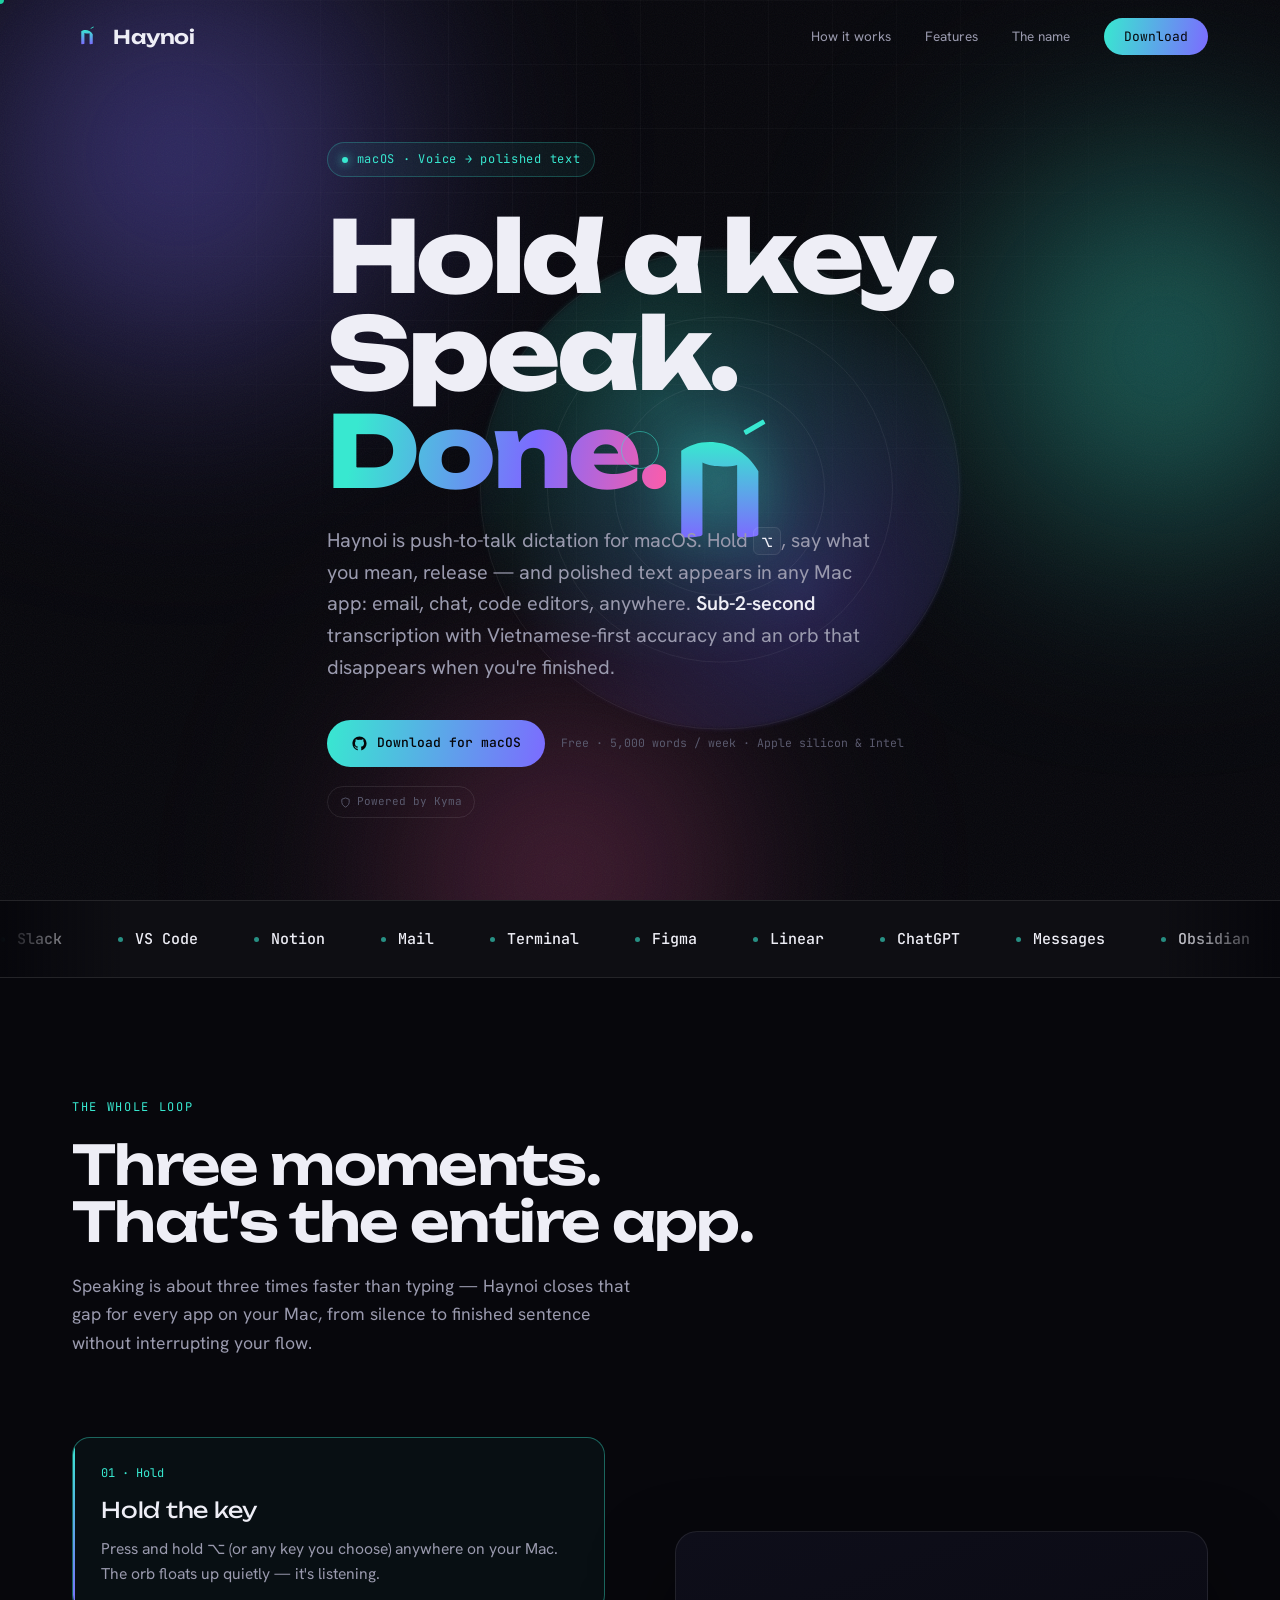
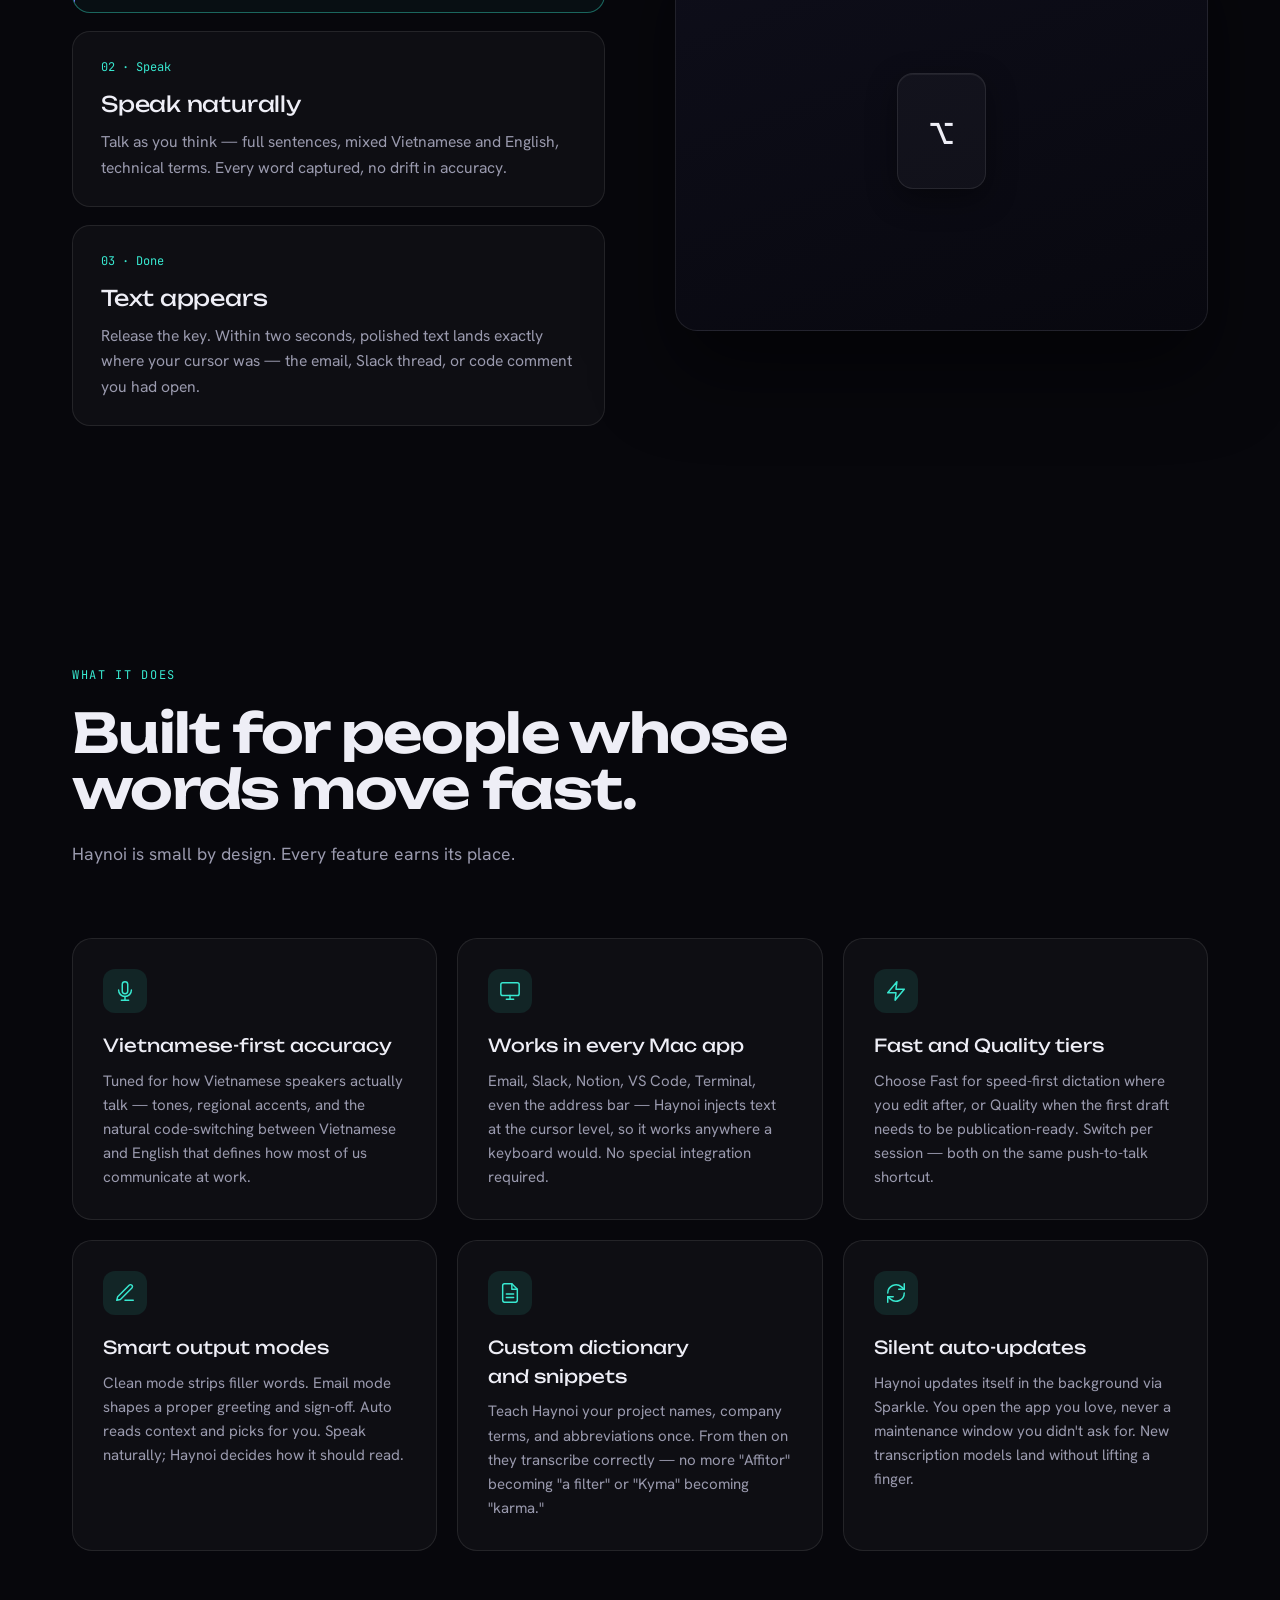
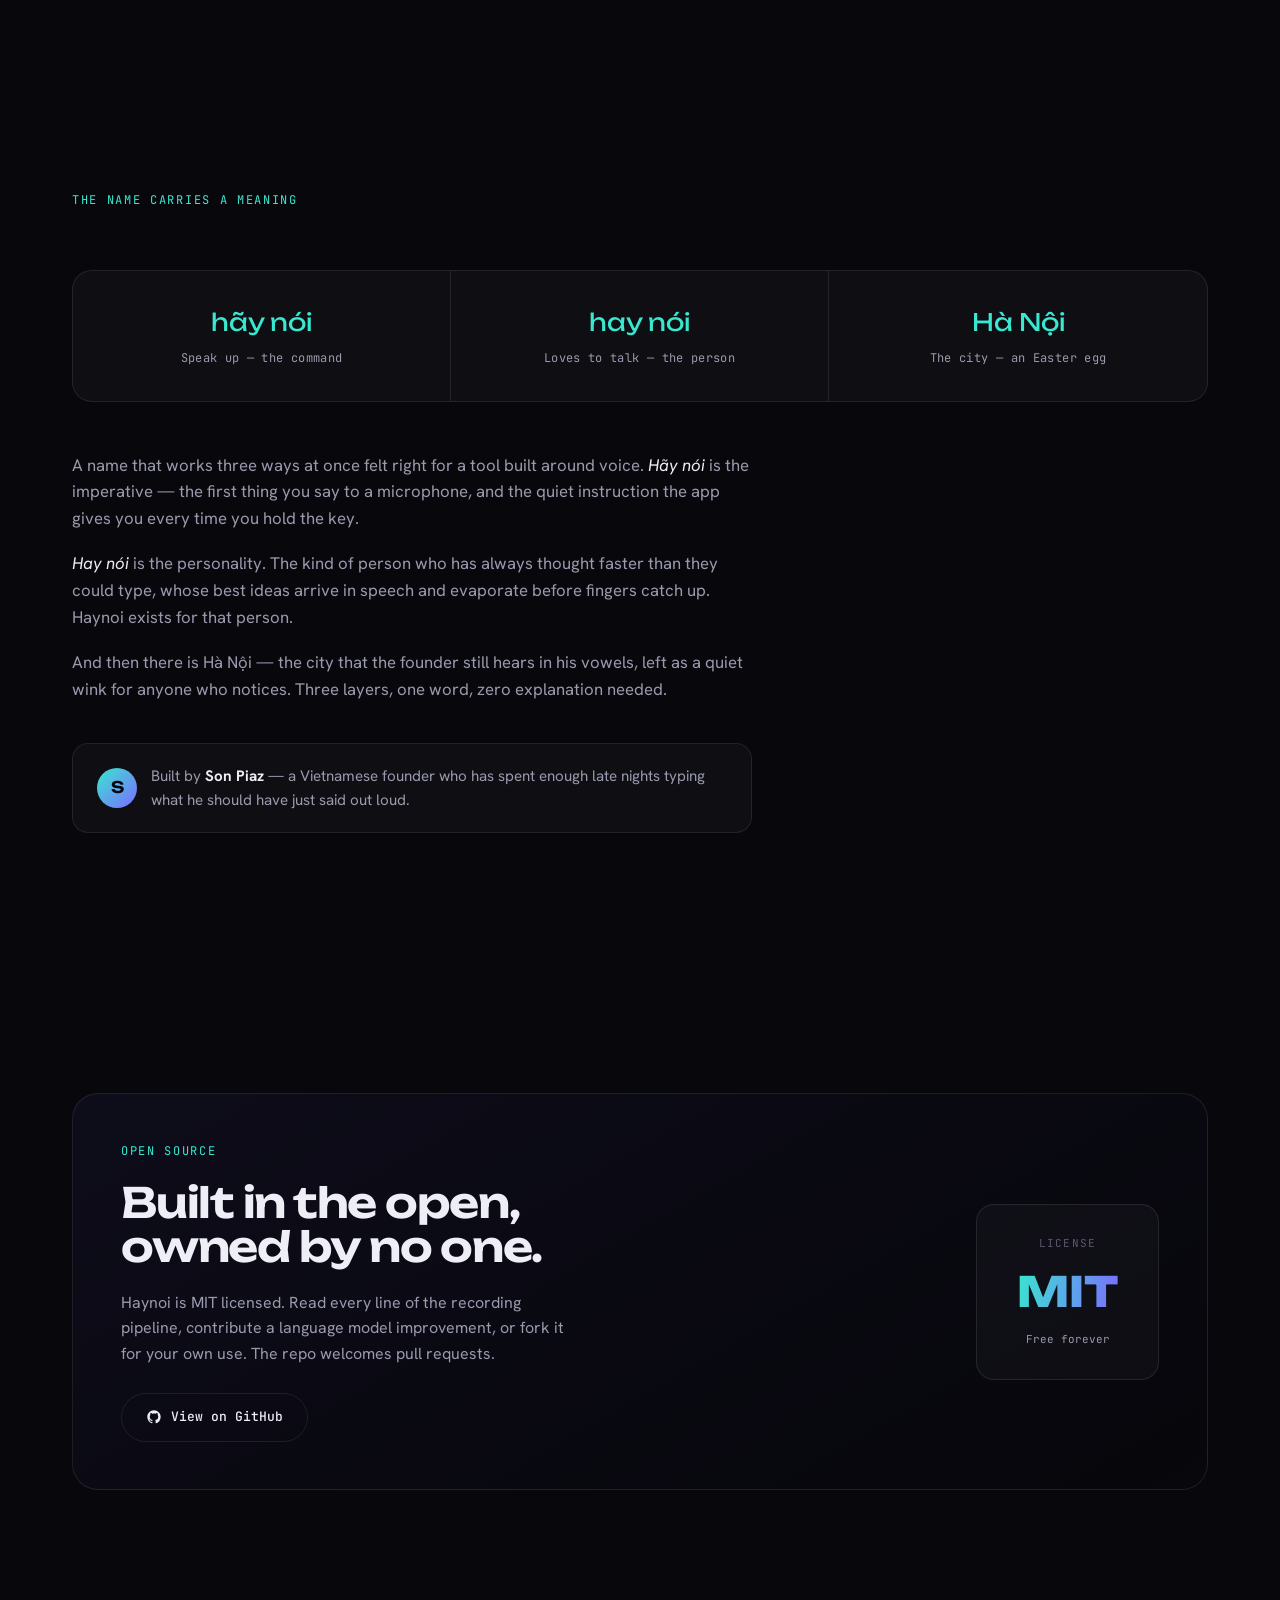
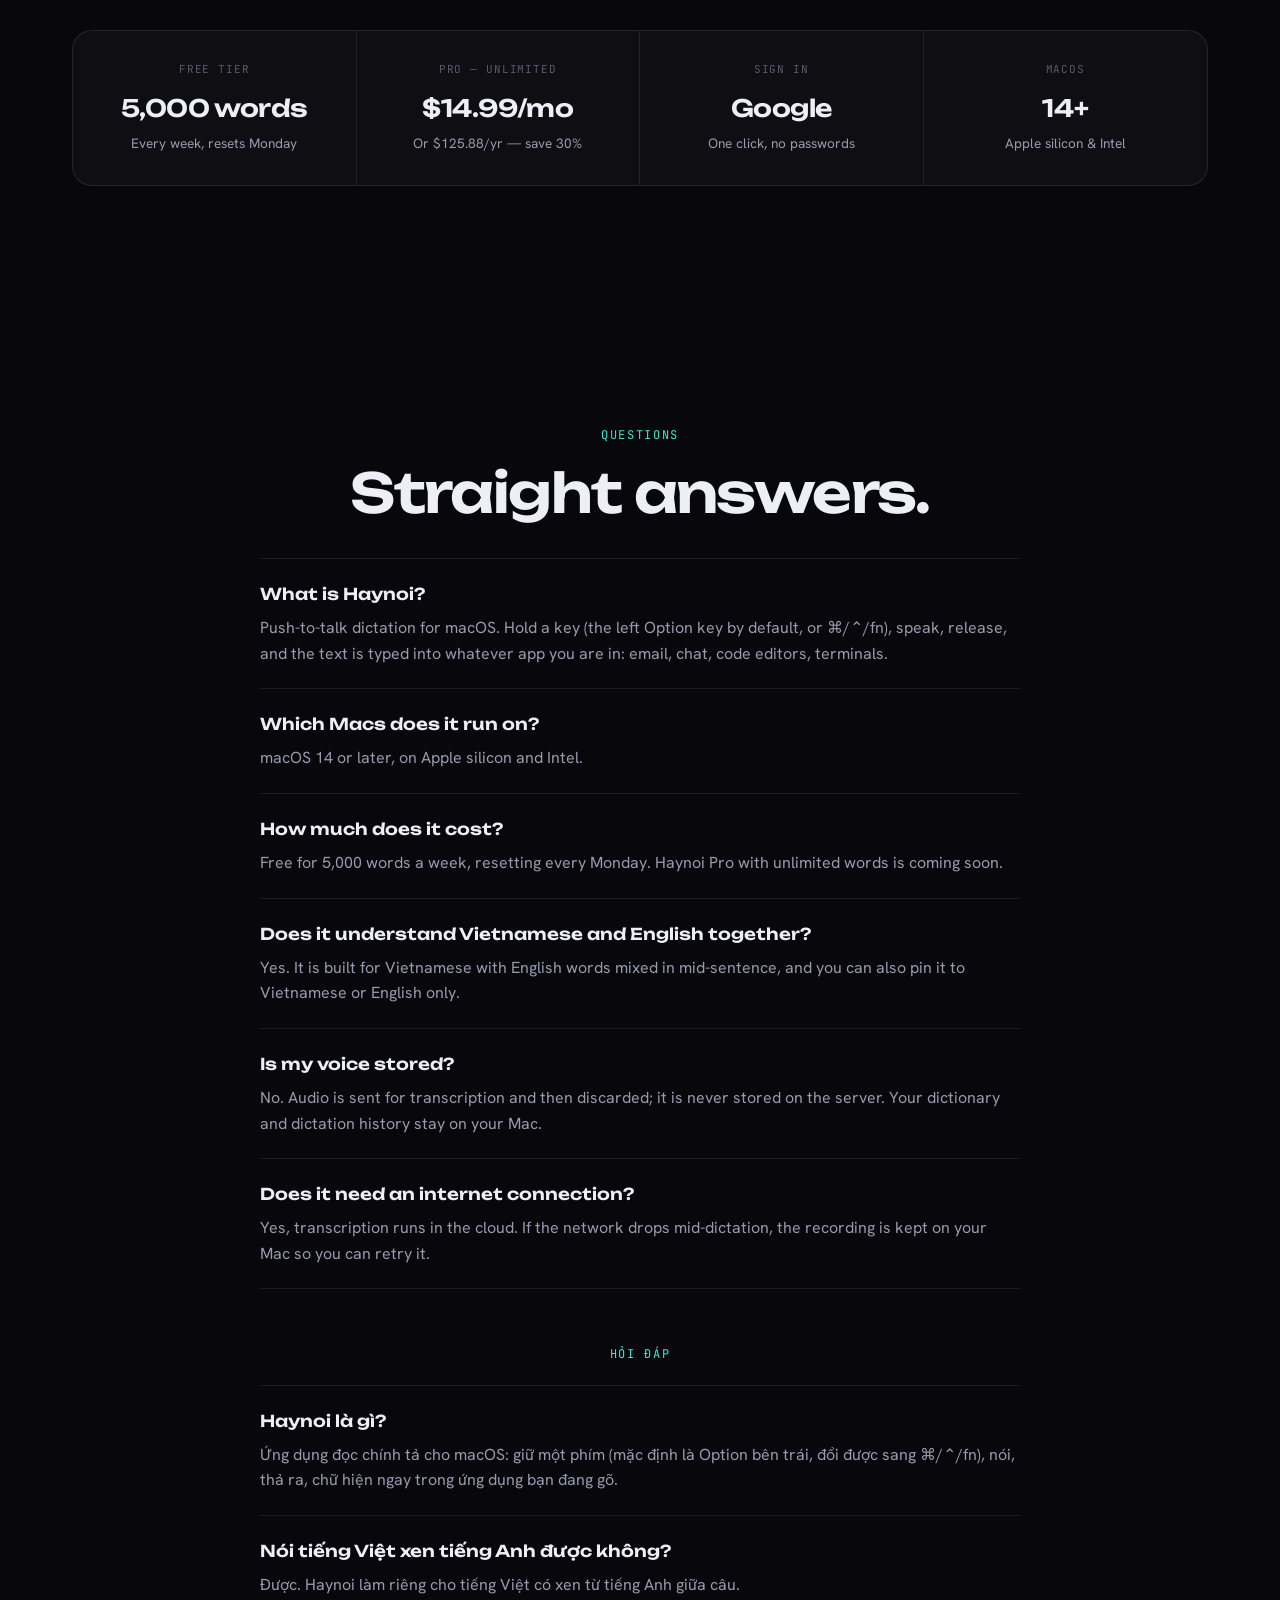
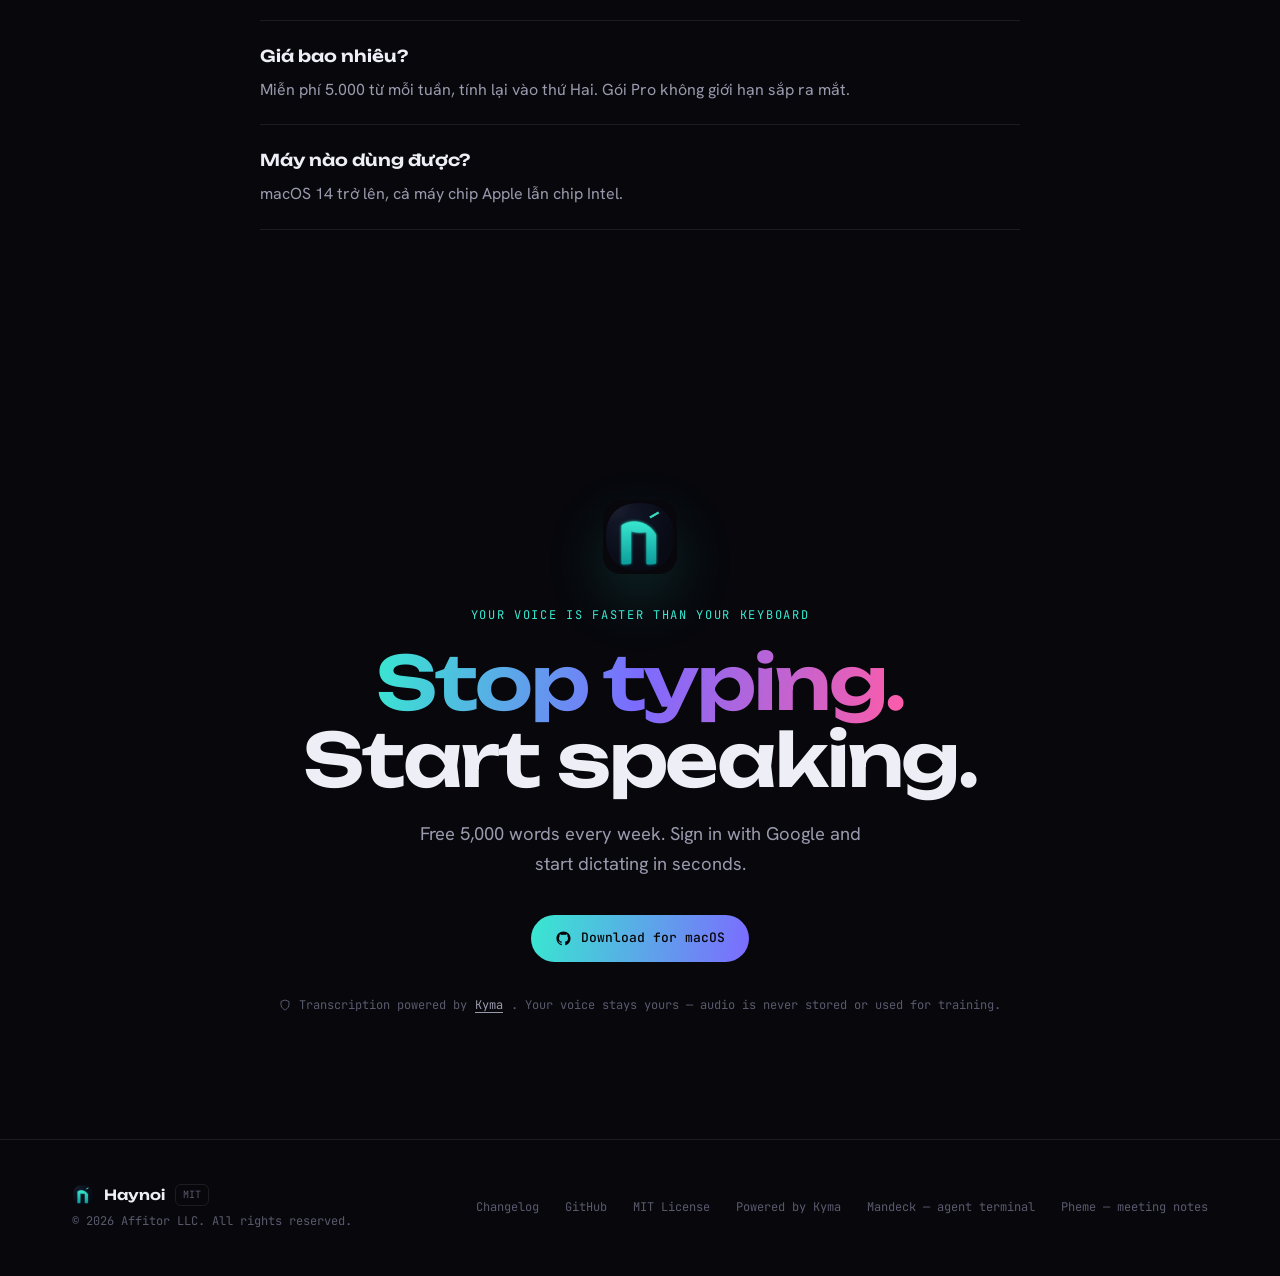
==== site/index.html @ a774132d "merge origin/main; keep wait-for-cloud HUD, drop #32 replaceSpan Main carried cloud-upgrade-after-2." ====
<!DOCTYPE html>
<html lang="en">
<head>
  <meta charset="UTF-8" />
  <meta name="viewport" content="width=device-width, initial-scale=1.0" />
  <title>Haynoi: Hold a Key. Speak. Done.</title>
  <meta name="description" content="Haynoi is a macOS push-to-talk dictation app. Hold ⌥, speak, and polished text appears in any app: email, code editors, chat. Vietnamese-first accuracy, sub-2-second transcription." />
  <meta name="theme-color" content="#07070C" />

  <meta property="og:title" content="Haynoi: Hold a Key. Speak. Done." />
  <meta property="og:description" content="macOS push-to-talk dictation with Vietnamese-first accuracy. Works in every app." />
  <meta property="og:image" content="https://haynoi.com/og.png" />
  <meta property="og:type" content="website" />
  <meta name="twitter:card" content="summary_large_image" />
  <meta name="twitter:title" content="Haynoi: Hold a Key. Speak. Done." />
  <meta name="twitter:description" content="macOS push-to-talk dictation with Vietnamese-first accuracy. Works in every app." />
  <meta name="twitter:image" content="https://haynoi.com/og.png" />
  <link rel="canonical" href="https://haynoi.com/" />

  <script type="application/ld+json">
  {
    "@context": "https://schema.org",
    "@graph": [
      {
        "@type": "Organization",
        "@id": "https://haynoi.com/#org",
        "name": "Haynoi",
        "url": "https://haynoi.com/",
        "logo": "https://haynoi.com/icon.png",
        "sameAs": ["https://github.com/sonpiaz/haynoi"]
      },
      {
        "@type": "WebSite",
        "@id": "https://haynoi.com/#website",
        "url": "https://haynoi.com/",
        "name": "Haynoi",
        "inLanguage": "en",
        "publisher": { "@id": "https://haynoi.com/#org" }
      },
      {
        "@type": "SoftwareApplication",
        "name": "Haynoi",
        "description": "Push-to-talk dictation for macOS. Hold a key, speak, release, and the text appears in whatever app you are typing in. Vietnamese-first, with English mixed in mid-sentence.",
        "url": "https://haynoi.com/",
        "downloadUrl": "https://github.com/sonpiaz/haynoi/releases/latest",
        "operatingSystem": "macOS 14 or later (Apple silicon and Intel)",
        "applicationCategory": "UtilitiesApplication",
        "inLanguage": ["vi", "en"],
        "offers": {
          "@type": "Offer",
          "name": "Free",
          "price": "0",
          "priceCurrency": "USD",
          "description": "5,000 words per week, resets every Monday"
        },
        "publisher": { "@id": "https://haynoi.com/#org" }
      }
    ]
  }
  </script>

  <link rel="icon" href="icon.png" type="image/png" />
  <link rel="apple-touch-icon" href="icon.png" />
  <link rel="preconnect" href="https://fonts.googleapis.com">
  <link rel="preconnect" href="https://fonts.gstatic.com" crossorigin>
  <link href="https://fonts.googleapis.com/css2?family=Unbounded:wght@400;600;800&family=Hanken+Grotesk:wght@400;500;600&family=JetBrains+Mono:wght@400;500&display=swap" rel="stylesheet">

  <!-- PostHog analytics -->
  <script src="/analytics.js"></script>
  <!-- Affitor partner tracking -->
  <script src="https://api.affitor.com/js/affitor-tracker.js" data-affitor-program-id="1081" data-affitor-cookie-domain=".haynoi.com" async></script>

  <style>
  :root{
    --bg:#07070C;--bg2:#0C0C15;--ink:#EEEEF6;--ink-dim:#9A9AAE;--ink-faint:#5A5A6E;
    --cyan:#38E8D0;--teal:#119C9A;--violet:#7C6BFF;--magenta:#FF5CA8;
    --line:rgba(255,255,255,.09);--glass:rgba(255,255,255,.03);
    --disp:'Unbounded',sans-serif;--body:'Hanken Grotesk',sans-serif;--mono:'JetBrains Mono',monospace;
  }
  *{margin:0;padding:0;box-sizing:border-box}
  html{scroll-behavior:smooth}
  body{background:var(--bg);color:var(--ink);font-family:var(--body);line-height:1.6;overflow-x:hidden;cursor:none}
  ::selection{background:var(--cyan);color:#000}

  /* FAQ (moved from in-body per house convention) */
  .qa{max-width:760px;margin:0 auto}
  .qa h2{text-align:center;margin-bottom:36px}
  .qa dl{border-top:1px solid var(--line)}
  .qa dt{font-family:var(--disp);font-weight:600;font-size:1.02rem;padding:22px 0 8px}
  .qa dd{color:var(--ink-dim);padding-bottom:22px;border-bottom:1px solid var(--line)}
  .qa-vi{margin-top:56px}
  a{color:inherit;text-decoration:none}
  h1,h2,h3{text-wrap:balance}

  .atmos{position:fixed;inset:0;z-index:0;pointer-events:none;overflow:hidden}
  .blob{position:absolute;border-radius:50%;filter:blur(90px);opacity:.5;mix-blend-mode:screen;animation:drift 22s ease-in-out infinite}
  .b1{width:52vw;height:52vw;left:-12vw;top:-14vw;background:radial-gradient(circle,var(--violet),transparent 68%)}
  .b2{width:46vw;height:46vw;right:-14vw;top:6vh;background:radial-gradient(circle,var(--cyan),transparent 66%);animation-delay:-7s}
  .b3{width:40vw;height:40vw;left:24vw;bottom:-18vw;background:radial-gradient(circle,var(--magenta),transparent 68%);animation-delay:-13s;opacity:.35}
  @keyframes drift{0%,100%{transform:translate(0,0) scale(1)}33%{transform:translate(6vw,4vh) scale(1.08)}66%{transform:translate(-4vw,-3vh) scale(.95)}}
  .grain{position:fixed;inset:0;z-index:1;pointer-events:none;opacity:.05;background-image:url("data:image/svg+xml,%3Csvg xmlns='http://www.w3.org/2000/svg' width='120' height='120'%3E%3Cfilter id='n'%3E%3CfeTurbulence type='fractalNoise' baseFrequency='.9' numOctaves='3'/%3E%3C/filter%3E%3Crect width='100%25' height='100%25' filter='url(%23n)'/%3E%3C/svg%3E")}
  .grid-lines{position:fixed;inset:0;z-index:0;pointer-events:none;opacity:.4;background-image:linear-gradient(var(--line) 1px,transparent 1px),linear-gradient(90deg,var(--line) 1px,transparent 1px);background-size:64px 64px;mask-image:radial-gradient(circle at 50% 20%,#000 0%,transparent 70%)}

  .cur{position:fixed;top:0;left:0;width:8px;height:8px;border-radius:50%;background:var(--cyan);z-index:9999;pointer-events:none;transform:translate(-50%,-50%);transition:width .2s,height .2s,background .2s,opacity .2s;mix-blend-mode:difference}
  .cur-ring{position:fixed;top:0;left:0;width:38px;height:38px;border:1px solid rgba(56,232,208,.5);border-radius:50%;z-index:9998;pointer-events:none;transform:translate(-50%,-50%);transition:width .25s,height .25s,border-color .25s}
  .cur.big{width:0;height:0}.cur-ring.big{width:66px;height:66px;border-color:var(--cyan)}
  @media(hover:none),(pointer:coarse){body{cursor:auto}.cur,.cur-ring{display:none}}

  .wrap{position:relative;z-index:2;max-width:1200px;margin:0 auto;padding:0 32px}

  nav{position:fixed;top:0;left:0;right:0;z-index:100;transition:.4s;padding:22px 0}
  nav.scrolled{background:rgba(7,7,12,.72);backdrop-filter:blur(18px);border-bottom:1px solid var(--line);padding:14px 0}
  .nav-in{max-width:1200px;margin:0 auto;padding:0 32px;display:flex;align-items:center;justify-content:space-between}
  .logo{display:flex;align-items:center;gap:11px;font-family:var(--disp);font-weight:600;font-size:19px;letter-spacing:-.02em}
  .logo svg{width:30px;height:30px}
  .nav-links{display:flex;gap:34px;font-size:13.5px;color:var(--ink-dim);list-style:none;align-items:center}
  .nav-links a{position:relative;transition:.25s}
  .nav-links a:not(.nav-cta)::after{content:"";position:absolute;left:0;bottom:-6px;width:0;height:1px;background:var(--cyan);transition:.3s}
  .nav-links a:not(.nav-cta):hover{color:var(--ink)}.nav-links a:not(.nav-cta):hover::after{width:100%}
  @media(max-width:760px){.nav-links li:not(.nav-cta-li){display:none}}

  .btn{position:relative;display:inline-flex;align-items:center;gap:9px;font-family:var(--mono);font-size:13px;font-weight:500;padding:13px 24px;border-radius:100px;transition:.3s;will-change:transform}
  .btn svg{flex-shrink:0}
  .btn-primary{background:linear-gradient(100deg,var(--cyan),var(--violet));color:#050508}
  .btn-primary:hover{box-shadow:0 12px 40px rgba(56,232,208,.35),0 0 60px rgba(124,107,255,.25)}
  .btn-ghost{border:1px solid var(--line);color:var(--ink)}
  .btn-ghost:hover{border-color:var(--cyan);background:var(--glass)}
  .nav-cta{background:linear-gradient(100deg,var(--cyan),var(--violet));color:#050508;font-family:var(--mono);font-size:13px;padding:10px 20px;border-radius:100px;transition:.3s;will-change:transform}
  .nav-cta:hover{box-shadow:0 8px 26px rgba(56,232,208,.3)}

  header{min-height:100vh;display:flex;align-items:center;position:relative;padding:120px 0 60px}
  .orb-wrap{position:absolute;right:2vw;top:50%;transform:translateY(-48%);width:min(40vw,480px);height:min(40vw,480px);pointer-events:none;z-index:1}
  @media(max-width:900px){.orb-wrap{opacity:.35;right:-16vw;width:70vw;height:70vw}}
  .orb{position:absolute;inset:0;border-radius:50%;background:radial-gradient(circle at 38% 32%,rgba(56,232,208,.25),transparent 60%),radial-gradient(circle at 66% 70%,rgba(124,107,255,.28),transparent 62%);filter:blur(2px);animation:breathe 7s ease-in-out infinite}
  @keyframes breathe{0%,100%{transform:scale(1)}50%{transform:scale(1.06)}}
  .orb-ring{position:absolute;inset:0;border-radius:50%;border:1px solid rgba(255,255,255,.06)}
  .orb-ring:nth-child(2){inset:14%}.orb-ring:nth-child(3){inset:28%}
  .orb-glyph{position:absolute;inset:0;display:flex;align-items:center;justify-content:center}
  .orb-glyph svg{width:42%;height:42%;filter:drop-shadow(0 0 30px rgba(56,232,208,.6))}
  .hero-body{position:relative;z-index:2;max-width:660px}
  .eyebrow{display:inline-flex;align-items:center;gap:9px;font-family:var(--mono);font-size:12px;letter-spacing:.06em;color:var(--cyan);border:1px solid rgba(56,232,208,.25);background:rgba(56,232,208,.06);padding:7px 14px;border-radius:100px;margin-bottom:30px}
  .dot{width:6px;height:6px;border-radius:50%;background:var(--cyan);box-shadow:0 0 10px var(--cyan);animation:pulse 2s infinite}
  @keyframes pulse{0%,100%{opacity:1}50%{opacity:.35}}
  h1.hero{font-family:var(--disp);font-weight:800;font-size:clamp(2.9rem,8.5vw,6.2rem);line-height:.98;letter-spacing:-.035em;margin-bottom:26px}
  h1.hero .g{background:linear-gradient(100deg,var(--cyan) 10%,var(--violet) 60%,var(--magenta));-webkit-background-clip:text;background-clip:text;color:transparent}
  .hero-sub{font-size:clamp(1.05rem,2vw,1.24rem);color:var(--ink-dim);max-width:560px;margin-bottom:36px}
  .hero-sub b{color:var(--ink);font-weight:600}
  kbd.keycap{font-family:var(--mono);font-size:.85em;background:var(--glass);border:1px solid var(--line);border-radius:6px;padding:2px 8px;color:var(--ink)}
  .cta-row{display:flex;gap:16px;flex-wrap:wrap;align-items:center}
  .fine{font-family:var(--mono);font-size:11.5px;color:var(--ink-faint)}
  .kyma-pill{display:inline-flex;align-items:center;gap:6px;font-family:var(--mono);font-size:11px;color:var(--ink-faint);border:1px solid var(--line);border-radius:100px;padding:6px 12px;transition:.25s}
  .kyma-pill:hover{color:var(--ink-dim);border-color:var(--ink-faint)}

  .reveal{opacity:0;transform:translateY(28px);transition:opacity .8s cubic-bezier(.2,.7,.2,1),transform .8s cubic-bezier(.2,.7,.2,1)}
  .reveal.in{opacity:1;transform:none}
  .d1{transition-delay:.08s}.d2{transition-delay:.16s}.d3{transition-delay:.24s}.d4{transition-delay:.32s}.d5{transition-delay:.4s}

  .marquee{border-top:1px solid var(--line);border-bottom:1px solid var(--line);padding:26px 0;overflow:hidden;background:var(--glass);position:relative}
  .marquee::before,.marquee::after{content:"";position:absolute;top:0;bottom:0;width:120px;z-index:2}
  .marquee::before{left:0;background:linear-gradient(90deg,var(--bg),transparent)}
  .marquee::after{right:0;background:linear-gradient(270deg,var(--bg),transparent)}
  .mq-track{display:flex;gap:56px;width:max-content;animation:scroll 26s linear infinite}
  .marquee:hover .mq-track{animation-play-state:paused}
  @keyframes scroll{to{transform:translateX(-50%)}}
  .mq-item{display:flex;align-items:center;gap:12px;font-family:var(--mono);font-size:15px;color:var(--ink-dim);white-space:nowrap}
  .mq-item b{color:var(--ink);font-weight:500}
  .mq-item .s{width:5px;height:5px;border-radius:50%;background:var(--cyan);opacity:.6}

  section{padding:120px 0;position:relative}
  .sec-label{font-family:var(--mono);font-size:12px;letter-spacing:.14em;text-transform:uppercase;color:var(--cyan);margin-bottom:20px}
  h2{font-family:var(--disp);font-weight:600;font-size:clamp(2rem,5vw,3.4rem);line-height:1.04;letter-spacing:-.03em;margin-bottom:22px}
  .lead{color:var(--ink-dim);font-size:1.1rem;max-width:560px}

  .story{display:grid;grid-template-columns:1fr 1fr;gap:70px;align-items:center;margin-top:80px}
  @media(max-width:860px){.story{grid-template-columns:1fr;gap:36px}}
  .steps{display:flex;flex-direction:column;gap:18px}
  .step{border:1px solid var(--line);border-radius:18px;padding:26px 28px;background:var(--glass);transition:.4s;position:relative;overflow:hidden}
  .step.active{border-color:rgba(56,232,208,.4);background:rgba(56,232,208,.04)}
  .step.active::before{content:"";position:absolute;left:0;top:0;bottom:0;width:2px;background:linear-gradient(var(--cyan),var(--violet))}
  .step-n{font-family:var(--mono);font-size:12px;color:var(--cyan);margin-bottom:10px}
  .step h3{font-family:var(--disp);font-weight:400;font-size:1.35rem;margin-bottom:8px;letter-spacing:-.01em}
  .step p{color:var(--ink-dim);font-size:.98rem}
  .story-visual{position:sticky;top:120px;aspect-ratio:4/3;border:1px solid var(--line);border-radius:22px;background:linear-gradient(160deg,#0E0E1A,#08080F);overflow:hidden;display:flex;align-items:center;justify-content:center;box-shadow:0 40px 80px rgba(0,0,0,.5);text-align:center}
  @media(max-width:860px){.story-visual{position:relative;top:0}}
  .kbd{font-family:var(--mono);font-size:2.4rem;color:var(--ink);border:1px solid var(--line);border-radius:16px;padding:26px 32px;background:rgba(255,255,255,.03);box-shadow:0 10px 30px rgba(0,0,0,.4),inset 0 1px 0 rgba(255,255,255,.06)}
  .bars{display:flex;gap:8px;align-items:flex-end;height:90px}
  .bars i{width:8px;background:linear-gradient(var(--cyan),var(--violet));border-radius:4px;animation:eq 1.1s ease-in-out infinite}
  .bars i:nth-child(2){animation-delay:.15s}.bars i:nth-child(3){animation-delay:.3s}.bars i:nth-child(4){animation-delay:.45s}.bars i:nth-child(5){animation-delay:.6s}
  @keyframes eq{0%,100%{height:20%}50%{height:100%}}
  .type-line{font-family:var(--mono);color:var(--cyan);font-size:1.05rem;padding:0 28px}
  .type-line::after{content:"▋";animation:blink 1s steps(2) infinite}
  @keyframes blink{50%{opacity:0}}

  .fgrid{display:grid;grid-template-columns:repeat(3,1fr);gap:20px;margin-top:70px}
  @media(max-width:860px){.fgrid{grid-template-columns:1fr}}
  .fcard{border:1px solid var(--line);border-radius:20px;padding:30px;background:var(--glass);position:relative;overflow:hidden;transition:.4s}
  .fcard::after{content:"";position:absolute;inset:0;border-radius:20px;padding:1px;background:linear-gradient(140deg,rgba(56,232,208,.4),transparent 40%);-webkit-mask:linear-gradient(#000 0 0) content-box,linear-gradient(#000 0 0);-webkit-mask-composite:xor;mask-composite:exclude;opacity:0;transition:.4s}
  .fcard:hover{transform:translateY(-5px);background:rgba(255,255,255,.05)}
  .fcard:hover::after{opacity:1}
  .fcard .ic{width:44px;height:44px;border-radius:12px;display:flex;align-items:center;justify-content:center;background:rgba(56,232,208,.1);margin-bottom:18px}
  .fcard .ic svg{width:22px;height:22px;fill:none;stroke:var(--cyan);stroke-width:1.6;stroke-linecap:round;stroke-linejoin:round}
  .fcard h3{font-family:var(--disp);font-weight:400;font-size:1.12rem;margin-bottom:9px}
  .fcard p{color:var(--ink-dim);font-size:.94rem}

  /* name story */
  .meanings{display:grid;grid-template-columns:repeat(3,1fr);gap:0;margin:60px 0 50px;border:1px solid var(--line);border-radius:20px;overflow:hidden;background:var(--glass)}
  @media(max-width:700px){.meanings{grid-template-columns:1fr}}
  .mcell{padding:32px 28px;text-align:center;border-right:1px solid var(--line)}
  .mcell:last-child{border-right:none}
  @media(max-width:700px){.mcell{border-right:none;border-bottom:1px solid var(--line)}.mcell:last-child{border-bottom:none}}
  .m-vn{font-family:var(--disp);font-weight:400;font-size:1.5rem;color:var(--cyan);margin-bottom:8px}
  .m-en{font-family:var(--mono);font-size:12px;color:var(--ink-dim);letter-spacing:.03em}
  .story-body{max-width:680px;color:var(--ink-dim);font-size:1.05rem;display:flex;flex-direction:column;gap:18px}
  .story-body em{color:var(--ink);font-style:italic}
  .founder{display:flex;align-items:center;gap:14px;margin-top:40px;border:1px solid var(--line);border-radius:16px;padding:20px 24px;background:var(--glass);max-width:680px}
  .founder .av{width:40px;height:40px;border-radius:50%;background:linear-gradient(135deg,var(--cyan),var(--violet));color:#05050a;display:flex;align-items:center;justify-content:center;font-family:var(--disp);font-weight:600;flex-shrink:0}
  .founder p{font-size:.95rem;color:var(--ink-dim)}.founder strong{color:var(--ink)}

  /* oss band */
  .oss{display:grid;grid-template-columns:1fr auto;gap:50px;align-items:center;border:1px solid var(--line);border-radius:26px;padding:48px;background:linear-gradient(150deg,rgba(124,107,255,.06),transparent);margin-top:20px}
  @media(max-width:760px){.oss{grid-template-columns:1fr;gap:32px}}
  .oss h2{font-size:clamp(1.8rem,4vw,2.6rem)}
  .oss p{color:var(--ink-dim);max-width:460px;margin-bottom:26px}
  .oss-badge{text-align:center;border:1px solid var(--line);border-radius:18px;padding:30px 40px;background:var(--glass)}
  .oss-badge .l{font-family:var(--mono);font-size:11px;letter-spacing:.1em;color:var(--ink-faint);text-transform:uppercase}
  .oss-badge .mit{font-family:var(--disp);font-weight:800;font-size:2.6rem;background:linear-gradient(100deg,var(--cyan),var(--violet));-webkit-background-clip:text;background-clip:text;color:transparent;margin:6px 0}
  .oss-badge .sub{font-family:var(--mono);font-size:11px;color:var(--ink-dim)}

  /* pricing strip */
  .pstrip{display:grid;grid-template-columns:repeat(4,1fr);gap:0;border:1px solid var(--line);border-radius:20px;overflow:hidden;background:var(--glass);margin-top:20px}
  @media(max-width:760px){.pstrip{grid-template-columns:1fr 1fr}}
  @media(max-width:440px){.pstrip{grid-template-columns:1fr}}
  .pitem{padding:30px 26px;text-align:center;border-right:1px solid var(--line)}
  .pitem:last-child{border-right:none}
  @media(max-width:760px){.pitem:nth-child(2n){border-right:none}.pitem{border-bottom:1px solid var(--line)}}
  .p-label{font-family:var(--mono);font-size:11px;letter-spacing:.08em;text-transform:uppercase;color:var(--ink-faint);margin-bottom:10px}
  .p-val{font-family:var(--disp);font-weight:600;font-size:1.5rem;letter-spacing:-.02em;margin-bottom:6px}
  .p-sub{font-size:.85rem;color:var(--ink-dim)}

  /* bottom cta */
  .closing{text-align:center;padding:150px 0 120px}
  .closing .cta-app-icon{width:74px;height:74px;border-radius:18px;margin:0 auto 32px;display:block;box-shadow:0 24px 60px rgba(56,232,208,.15)}
  .closing h2{font-size:clamp(2.4rem,7vw,4.6rem)}
  .closing .g{background:linear-gradient(100deg,var(--cyan),var(--violet),var(--magenta));-webkit-background-clip:text;background-clip:text;color:transparent}
  .closing .sub{color:var(--ink-dim);font-size:1.15rem;max-width:480px;margin:20px auto 36px}
  .kyma-note{font-family:var(--mono);font-size:12px;color:var(--ink-faint);margin-top:34px;display:inline-flex;align-items:center;gap:8px}
  .kyma-note a{color:var(--ink-dim);text-decoration:underline;text-underline-offset:3px}

  footer{border-top:1px solid var(--line);padding:44px 0;color:var(--ink-faint);font-family:var(--mono);font-size:12px}
  .foot-in{display:flex;justify-content:space-between;flex-wrap:wrap;gap:20px;align-items:center}
  .foot-left{display:flex;align-items:center;gap:10px}
  .foot-left img{width:22px;height:22px;border-radius:6px}
  .foot-left .b{font-family:var(--disp);font-weight:600;color:var(--ink);font-size:14px}
  .mit-tag{border:1px solid var(--line);border-radius:6px;padding:2px 7px;font-size:10px}
  .foot-links{display:flex;gap:26px;list-style:none;flex-wrap:wrap}
  .foot-links a{transition:.25s}.foot-links a:hover{color:var(--ink)}
  .foot-copy{margin-top:6px;color:var(--ink-faint)}

  @media(prefers-reduced-motion:reduce){*{animation:none!important}.reveal{opacity:1;transform:none}}
  </style>
</head>
<body id="top">
<div class="atmos"><div class="blob b1"></div><div class="blob b2"></div><div class="blob b3"></div></div>
<div class="grid-lines"></div>
<div class="grain"></div>
<div class="cur"></div><div class="cur-ring"></div>

<svg width="0" height="0" style="position:absolute"><defs><linearGradient id="gc" x1="0" y1="0" x2="0" y2="1"><stop offset="0" stop-color="#38E8D0"/><stop offset="1" stop-color="#7C6BFF"/></linearGradient></defs></svg>

<nav id="nav"><div class="nav-in">
  <a href="#top" class="logo">
    <svg viewBox="0 0 512 512"><path fill="url(#gc)" d="M158,370 Q158,378 166,378 Q212,378 212,370 L212,188 C234,200 278,200 300,194 L300,370 Q300,378 308,378 Q354,378 354,370 L354,210 C303,122 205,122 158,158 Z"/><rect x="337.5" y="69" width="13" height="58" rx="2" fill="#38E8D0" transform="rotate(60,344,98)"/></svg>
    Haynoi
  </a>
  <ul class="nav-links">
    <li><a href="#how">How it works</a></li>
    <li><a href="#features">Features</a></li>
    <li><a href="#story">The name</a></li>
    <li class="nav-cta-li"><a class="nav-cta mag" data-cur href="/thanks/">Download</a></li>
  </ul>
</div></nav>

<header><div class="wrap">
  <div class="orb-wrap"><div class="orb"></div><div class="orb-ring"></div><div class="orb-ring"></div><div class="orb-ring"></div>
    <div class="orb-glyph"><svg viewBox="0 0 512 512"><path fill="url(#gc)" d="M158,370 Q158,378 166,378 Q212,378 212,370 L212,188 C234,200 278,200 300,194 L300,370 Q300,378 308,378 Q354,378 354,370 L354,210 C303,122 205,122 158,158 Z"/><rect x="337.5" y="69" width="13" height="58" rx="2" fill="#38E8D0" transform="rotate(60,344,98)"/></svg></div>
  </div>
  <div class="hero-body">
    <div class="eyebrow reveal in"><span class="dot"></span>macOS · Voice → polished text</div>
    <h1 class="hero reveal in d1">Hold a key.<br>Speak.<br><span class="g">Done.</span></h1>
    <p class="hero-sub reveal in d2">Haynoi is push-to-talk dictation for macOS. Hold <kbd class="keycap">⌥</kbd>, say what you mean, release — and polished text appears in any Mac app: email, chat, code editors, anywhere. <b>Sub-2-second</b> transcription with Vietnamese-first accuracy and an orb that disappears when you're finished.</p>
    <div class="cta-row reveal in d3">
      <a href="/thanks/" class="btn btn-primary mag" data-cur>
        <svg width="17" height="17" viewBox="0 0 24 24" fill="#050508"><path d="M12 2C6.477 2 2 6.477 2 12c0 4.42 2.865 8.166 6.839 9.489.5.092.682-.217.682-.482 0-.237-.008-.866-.013-1.7-2.782.603-3.369-1.342-3.369-1.342-.454-1.155-1.11-1.463-1.11-1.463-.908-.62.069-.608.069-.608 1.003.07 1.531 1.03 1.531 1.03.892 1.529 2.341 1.087 2.91.832.092-.647.35-1.088.636-1.338-2.22-.253-4.555-1.11-4.555-4.943 0-1.091.39-1.984 1.029-2.683-.103-.253-.446-1.27.098-2.647 0 0 .84-.269 2.75 1.025A9.578 9.578 0 0 1 12 6.836c.85.004 1.705.114 2.504.337 1.909-1.294 2.747-1.025 2.747-1.025.546 1.377.202 2.394.1 2.647.64.699 1.028 1.592 1.028 2.683 0 3.842-2.339 4.687-4.566 4.935.359.309.678.919.678 1.852 0 1.336-.012 2.415-.012 2.743 0 .267.18.578.688.48C19.138 20.163 22 16.418 22 12c0-5.523-4.477-10-10-10z"/></svg>
        Download for macOS
      </a>
      <span class="fine">Free · 5,000 words / week · Apple silicon &amp; Intel</span>
    </div>
    <div style="margin-top:20px">
      <a class="kyma-pill" href="https://kymaapi.com" target="_blank" rel="noopener">
        <svg width="11" height="11" viewBox="0 0 24 24" fill="none" stroke="currentColor" stroke-width="2"><path d="M12 22s8-4 8-10V5l-8-3-8 3v7c0 6 8 10 8 10z"/></svg>
        Powered by Kyma
      </a>
    </div>
  </div>
</div></header>

<div class="marquee"><div class="mq-track" id="mq"></div></div>

<section id="how"><div class="wrap">
  <div class="sec-label reveal">The whole loop</div>
  <h2 class="reveal d1">Three moments.<br>That's the entire app.</h2>
  <p class="lead reveal d2">Speaking is about three times faster than typing — Haynoi closes that gap for every app on your Mac, from silence to finished sentence without interrupting your flow.</p>
  <div class="story">
    <div class="steps" id="steps">
      <div class="step" data-step="0"><div class="step-n">01 · Hold</div><h3>Hold the key</h3><p>Press and hold ⌥ (or any key you choose) anywhere on your Mac. The orb floats up quietly — it's listening.</p></div>
      <div class="step" data-step="1"><div class="step-n">02 · Speak</div><h3>Speak naturally</h3><p>Talk as you think — full sentences, mixed Vietnamese and English, technical terms. Every word captured, no drift in accuracy.</p></div>
      <div class="step" data-step="2"><div class="step-n">03 · Done</div><h3>Text appears</h3><p>Release the key. Within two seconds, polished text lands exactly where your cursor was — the email, Slack thread, or code comment you had open.</p></div>
    </div>
    <div class="story-visual" id="visual"><div class="kbd">⌥</div></div>
  </div>
</div></section>

<section id="features"><div class="wrap">
  <div class="sec-label reveal">What it does</div>
  <h2 class="reveal d1">Built for people whose<br>words move fast.</h2>
  <p class="lead reveal d2">Haynoi is small by design. Every feature earns its place.</p>
  <div class="fgrid">
    <div class="fcard reveal d1"><div class="ic"><svg viewBox="0 0 24 24"><path d="M12 2a3 3 0 0 1 3 3v7a3 3 0 0 1-6 0V5a3 3 0 0 1 3-3z"/><path d="M19 11a7 7 0 0 1-14 0"/><line x1="12" y1="18" x2="12" y2="22"/><line x1="8" y1="22" x2="16" y2="22"/></svg></div><h3>Vietnamese-first accuracy</h3><p>Tuned for how Vietnamese speakers actually talk — tones, regional accents, and the natural code-switching between Vietnamese and English that defines how most of us communicate at work.</p></div>
    <div class="fcard reveal d2"><div class="ic"><svg viewBox="0 0 24 24"><rect x="2" y="3" width="20" height="14" rx="2"/><line x1="8" y1="21" x2="16" y2="21"/><line x1="12" y1="17" x2="12" y2="21"/></svg></div><h3>Works in every Mac app</h3><p>Email, Slack, Notion, VS Code, Terminal, even the address bar — Haynoi injects text at the cursor level, so it works anywhere a keyboard would. No special integration required.</p></div>
    <div class="fcard reveal d3"><div class="ic"><svg viewBox="0 0 24 24"><polygon points="13 2 3 14 12 14 11 22 21 10 12 10 13 2"/></svg></div><h3>Fast and Quality tiers</h3><p>Choose Fast for speed-first dictation where you edit after, or Quality when the first draft needs to be publication-ready. Switch per session — both on the same push-to-talk shortcut.</p></div>
    <div class="fcard reveal d1"><div class="ic"><svg viewBox="0 0 24 24"><path d="M12 20h9"/><path d="M16.5 3.5a2.121 2.121 0 0 1 3 3L7 19l-4 1 1-4L16.5 3.5z"/></svg></div><h3>Smart output modes</h3><p>Clean mode strips filler words. Email mode shapes a proper greeting and sign-off. Auto reads context and picks for you. Speak naturally; Haynoi decides how it should read.</p></div>
    <div class="fcard reveal d2"><div class="ic"><svg viewBox="0 0 24 24"><path d="M14 2H6a2 2 0 0 0-2 2v16a2 2 0 0 0 2 2h12a2 2 0 0 0 2-2V8z"/><polyline points="14 2 14 8 20 8"/><line x1="16" y1="13" x2="8" y2="13"/><line x1="16" y1="17" x2="8" y2="17"/></svg></div><h3>Custom dictionary and snippets</h3><p>Teach Haynoi your project names, company terms, and abbreviations once. From then on they transcribe correctly — no more "Affitor" becoming "a filter" or "Kyma" becoming "karma."</p></div>
    <div class="fcard reveal d3"><div class="ic"><svg viewBox="0 0 24 24"><path d="M21 2v6h-6"/><path d="M3 12a9 9 0 0 1 15-6.7L21 8"/><path d="M3 22v-6h6"/><path d="M21 12a9 9 0 0 1-15 6.7L3 16"/></svg></div><h3>Silent auto-updates</h3><p>Haynoi updates itself in the background via Sparkle. You open the app you love, never a maintenance window you didn't ask for. New transcription models land without lifting a finger.</p></div>
  </div>
</div></section>

<section id="story"><div class="wrap">
  <div class="sec-label reveal">The name carries a meaning</div>
  <div class="meanings reveal d1">
    <div class="mcell"><div class="m-vn">hãy nói</div><div class="m-en">Speak up — the command</div></div>
    <div class="mcell"><div class="m-vn">hay nói</div><div class="m-en">Loves to talk — the person</div></div>
    <div class="mcell"><div class="m-vn">Hà Nội</div><div class="m-en">The city — an Easter egg</div></div>
  </div>
  <div class="story-body reveal d2">
    <p>A name that works three ways at once felt right for a tool built around voice. <em>Hãy nói</em> is the imperative — the first thing you say to a microphone, and the quiet instruction the app gives you every time you hold the key.</p>
    <p><em>Hay nói</em> is the personality. The kind of person who has always thought faster than they could type, whose best ideas arrive in speech and evaporate before fingers catch up. Haynoi exists for that person.</p>
    <p>And then there is Hà Nội — the city that the founder still hears in his vowels, left as a quiet wink for anyone who notices. Three layers, one word, zero explanation needed.</p>
  </div>
  <div class="founder reveal d3"><div class="av">S</div><p>Built by <strong>Son Piaz</strong> — a Vietnamese founder who has spent enough late nights typing what he should have just said out loud.</p></div>
</div></section>

<section><div class="wrap">
  <div class="oss reveal">
    <div>
      <div class="sec-label">Open source</div>
      <h2>Built in the open,<br>owned by no one.</h2>
      <p>Haynoi is MIT licensed. Read every line of the recording pipeline, contribute a language model improvement, or fork it for your own use. The repo welcomes pull requests.</p>
      <a class="btn btn-ghost mag" data-cur href="https://github.com/sonpiaz/haynoi" target="_blank" rel="noopener">
        <svg width="16" height="16" viewBox="0 0 24 24" fill="currentColor"><path d="M12 2C6.477 2 2 6.477 2 12c0 4.42 2.865 8.166 6.839 9.489.5.092.682-.217.682-.482 0-.237-.008-.866-.013-1.7-2.782.603-3.369-1.342-3.369-1.342-.454-1.155-1.11-1.463-1.11-1.463-.908-.62.069-.608.069-.608 1.003.07 1.531 1.03 1.531 1.03.892 1.529 2.341 1.087 2.91.832.092-.647.35-1.088.636-1.338-2.22-.253-4.555-1.11-4.555-4.943 0-1.091.39-1.984 1.029-2.683-.103-.253-.446-1.27.098-2.647 0 0 .84-.269 2.75 1.025A9.578 9.578 0 0 1 12 6.836c.85.004 1.705.114 2.504.337 1.909-1.294 2.747-1.025 2.747-1.025.546 1.377.202 2.394.1 2.647.64.699 1.028 1.592 1.028 2.683 0 3.842-2.339 4.687-4.566 4.935.359.309.678.919.678 1.852 0 1.336-.012 2.415-.012 2.743 0 .267.18.578.688.48C19.138 20.163 22 16.418 22 12c0-5.523-4.477-10-10-10z"/></svg>
        View on GitHub
      </a>
    </div>
    <div class="oss-badge"><div class="l">License</div><div class="mit">MIT</div><div class="sub">Free forever</div></div>
  </div>
</div></section>

<section style="padding-top:0"><div class="wrap">
  <div class="pstrip reveal">
    <div class="pitem"><div class="p-label">Free tier</div><div class="p-val">5,000 words</div><div class="p-sub">Every week, resets Monday</div></div>
    <div class="pitem"><div class="p-label">Pro — unlimited</div><div class="p-val">$14.99/mo</div><div class="p-sub">Or $125.88/yr — save 30%</div></div>
    <div class="pitem"><div class="p-label">Sign in</div><div class="p-val">Google</div><div class="p-sub">One click, no passwords</div></div>
    <div class="pitem"><div class="p-label">macOS</div><div class="p-val">14+</div><div class="p-sub">Apple silicon &amp; Intel</div></div>
  </div>
</div></section>

<section id="faq"><div class="wrap">
  <div class="qa reveal">
    <div class="sec-label" style="text-align:center">Questions</div>
    <h2>Straight answers.</h2>
    <dl>
      <dt>What is Haynoi?</dt>
      <dd>Push-to-talk dictation for macOS. Hold a key (the left Option key by default, or ⌘/⌃/fn), speak, release, and the text is typed into whatever app you are in: email, chat, code editors, terminals.</dd>
      <dt>Which Macs does it run on?</dt>
      <dd>macOS 14 or later, on Apple silicon and Intel.</dd>
      <dt>How much does it cost?</dt>
      <dd>Free for 5,000 words a week, resetting every Monday. Haynoi Pro with unlimited words is coming soon.</dd>
      <dt>Does it understand Vietnamese and English together?</dt>
      <dd>Yes. It is built for Vietnamese with English words mixed in mid-sentence, and you can also pin it to Vietnamese or English only.</dd>
      <dt>Is my voice stored?</dt>
      <dd>No. Audio is sent for transcription and then discarded; it is never stored on the server. Your dictionary and dictation history stay on your Mac.</dd>
      <dt>Does it need an internet connection?</dt>
      <dd>Yes, transcription runs in the cloud. If the network drops mid-dictation, the recording is kept on your Mac so you can retry it.</dd>
    </dl>
    <div class="qa-vi" id="hoi-dap" lang="vi">
      <div class="sec-label" style="text-align:center">Hỏi đáp</div>
      <dl>
        <dt>Haynoi là gì?</dt>
        <dd>Ứng dụng đọc chính tả cho macOS: giữ một phím (mặc định là Option bên trái, đổi được sang ⌘/⌃/fn), nói, thả ra, chữ hiện ngay trong ứng dụng bạn đang gõ.</dd>
        <dt>Nói tiếng Việt xen tiếng Anh được không?</dt>
        <dd>Được. Haynoi làm riêng cho tiếng Việt có xen từ tiếng Anh giữa câu.</dd>
        <dt>Giá bao nhiêu?</dt>
        <dd>Miễn phí 5.000 từ mỗi tuần, tính lại vào thứ Hai. Gói Pro không giới hạn sắp ra mắt.</dd>
        <dt>Máy nào dùng được?</dt>
        <dd>macOS 14 trở lên, cả máy chip Apple lẫn chip Intel.</dd>
      </dl>
    </div>
  </div>
</div></section>

<section class="closing"><div class="wrap">
  <img src="icon.png" alt="Haynoi app icon — the ń mark you'll see in your Dock" class="cta-app-icon reveal" />
  <div class="sec-label reveal d1" style="text-align:center">Your voice is faster than your keyboard</div>
  <h2 class="reveal d2"><span class="g">Stop typing.</span><br>Start speaking.</h2>
  <p class="sub reveal d3">Free 5,000 words every week. Sign in with Google and start dictating in seconds.</p>
  <div class="cta-row reveal d3" style="justify-content:center">
    <a href="/thanks/" class="btn btn-primary mag" data-cur>
      <svg width="17" height="17" viewBox="0 0 24 24" fill="#050508"><path d="M12 2C6.477 2 2 6.477 2 12c0 4.42 2.865 8.166 6.839 9.489.5.092.682-.217.682-.482 0-.237-.008-.866-.013-1.7-2.782.603-3.369-1.342-3.369-1.342-.454-1.155-1.11-1.463-1.11-1.463-.908-.62.069-.608.069-.608 1.003.07 1.531 1.03 1.531 1.03.892 1.529 2.341 1.087 2.91.832.092-.647.35-1.088.636-1.338-2.22-.253-4.555-1.11-4.555-4.943 0-1.091.39-1.984 1.029-2.683-.103-.253-.446-1.27.098-2.647 0 0 .84-.269 2.75 1.025A9.578 9.578 0 0 1 12 6.836c.85.004 1.705.114 2.504.337 1.909-1.294 2.747-1.025 2.747-1.025.546 1.377.202 2.394.1 2.647.64.699 1.028 1.592 1.028 2.683 0 3.842-2.339 4.687-4.566 4.935.359.309.678.919.678 1.852 0 1.336-.012 2.415-.012 2.743 0 .267.18.578.688.48C19.138 20.163 22 16.418 22 12c0-5.523-4.477-10-10-10z"/></svg>
      Download for macOS
    </a>
  </div>
  <p class="kyma-note reveal d3">
    <svg width="12" height="12" viewBox="0 0 24 24" fill="none" stroke="currentColor" stroke-width="2"><path d="M12 22s8-4 8-10V5l-8-3-8 3v7c0 6 8 10 8 10z"/></svg>
    Transcription powered by <a href="https://kymaapi.com" target="_blank" rel="noopener">Kyma</a>. Your voice stays yours — audio is never stored or used for training.
  </p>
</div></section>

<footer><div class="wrap foot-in">
  <div>
    <div class="foot-left"><img src="icon.png" alt="" aria-hidden="true"><span class="b">Haynoi</span><span class="mit-tag">MIT</span></div>
    <div class="foot-copy">© 2026 Affitor LLC. All rights reserved.</div>
  </div>
  <ul class="foot-links">
    <li><a href="/changelog/">Changelog</a></li>
    <li><a href="https://github.com/sonpiaz/haynoi" target="_blank" rel="noopener">GitHub</a></li>
    <li><a href="https://github.com/sonpiaz/haynoi/blob/main/LICENSE" target="_blank" rel="noopener">MIT License</a></li>
    <li><a href="https://kymaapi.com" target="_blank" rel="noopener">Powered by Kyma</a></li>
    <li><a href="https://mandeck.dev/?utm_source=haynoi&amp;utm_medium=footer&amp;utm_campaign=mac-apps" target="_blank" rel="noopener">Mandeck — agent terminal</a></li>
    <li><a href="https://www.trypheme.com/?utm_source=haynoi&amp;utm_medium=footer&amp;utm_campaign=mac-apps" target="_blank" rel="noopener">Pheme — meeting notes</a></li>
  </ul>
</div></footer>

<script>
  const apps=['Slack','VS Code','Notion','Mail','Terminal','Figma','Linear','ChatGPT','Messages','Obsidian'];
  const mq=document.getElementById('mq');
  const set=()=>apps.map(a=>`<span class="mq-item"><span class="s"></span><b>${a}</b></span>`).join('');
  mq.innerHTML=set()+set();

  const nav=document.getElementById('nav');
  addEventListener('scroll',()=>nav.classList.toggle('scrolled',scrollY>40));

  const io=new IntersectionObserver((es)=>es.forEach(e=>{if(e.isIntersecting)e.target.classList.add('in')}),{threshold:.12});
  document.querySelectorAll('.reveal:not(.in)').forEach(el=>io.observe(el));

  const cur=document.querySelector('.cur'),ring=document.querySelector('.cur-ring');
  if(matchMedia('(hover:hover) and (pointer:fine)').matches){
    let mx=innerWidth/2,my=innerHeight/2,rx=mx,ry=my;
    addEventListener('mousemove',e=>{mx=e.clientX;my=e.clientY;cur.style.left=mx+'px';cur.style.top=my+'px'});
    (function loop(){rx+=(mx-rx)*.18;ry+=(my-ry)*.18;ring.style.left=rx+'px';ring.style.top=ry+'px';requestAnimationFrame(loop)})();
    document.querySelectorAll('a,.btn,.nav-cta,[data-cur]').forEach(el=>{
      el.addEventListener('mouseenter',()=>{cur.classList.add('big');ring.classList.add('big')});
      el.addEventListener('mouseleave',()=>{cur.classList.remove('big');ring.classList.remove('big')});
    });
    document.querySelectorAll('.mag').forEach(b=>{
      b.addEventListener('mousemove',e=>{const r=b.getBoundingClientRect();const x=e.clientX-r.left-r.width/2,y=e.clientY-r.top-r.height/2;b.style.transform=`translate(${x*.25}px,${y*.35}px)`});
      b.addEventListener('mouseleave',()=>b.style.transform='');
    });
  }

  const steps=[...document.querySelectorAll('.step')],visual=document.getElementById('visual');
  const frames=[
    '<div class="kbd">⌥</div>',
    '<div class="bars"><i style="height:40%"></i><i style="height:80%"></i><i style="height:55%"></i><i style="height:95%"></i><i style="height:60%"></i></div>',
    '<div class="type-line">Gửi báo cáo cho anh Minh vào thứ Sáu nhé</div>'
  ];
  const sio=new IntersectionObserver((es)=>es.forEach(e=>{
    if(e.isIntersecting){const i=+e.target.dataset.step;steps.forEach(s=>s.classList.remove('active'));e.target.classList.add('active');visual.innerHTML=frames[i];}
  }),{threshold:.6,rootMargin:'-15% 0px -15% 0px'});
  steps.forEach(s=>sio.observe(s));
</script>
</body>
</html>
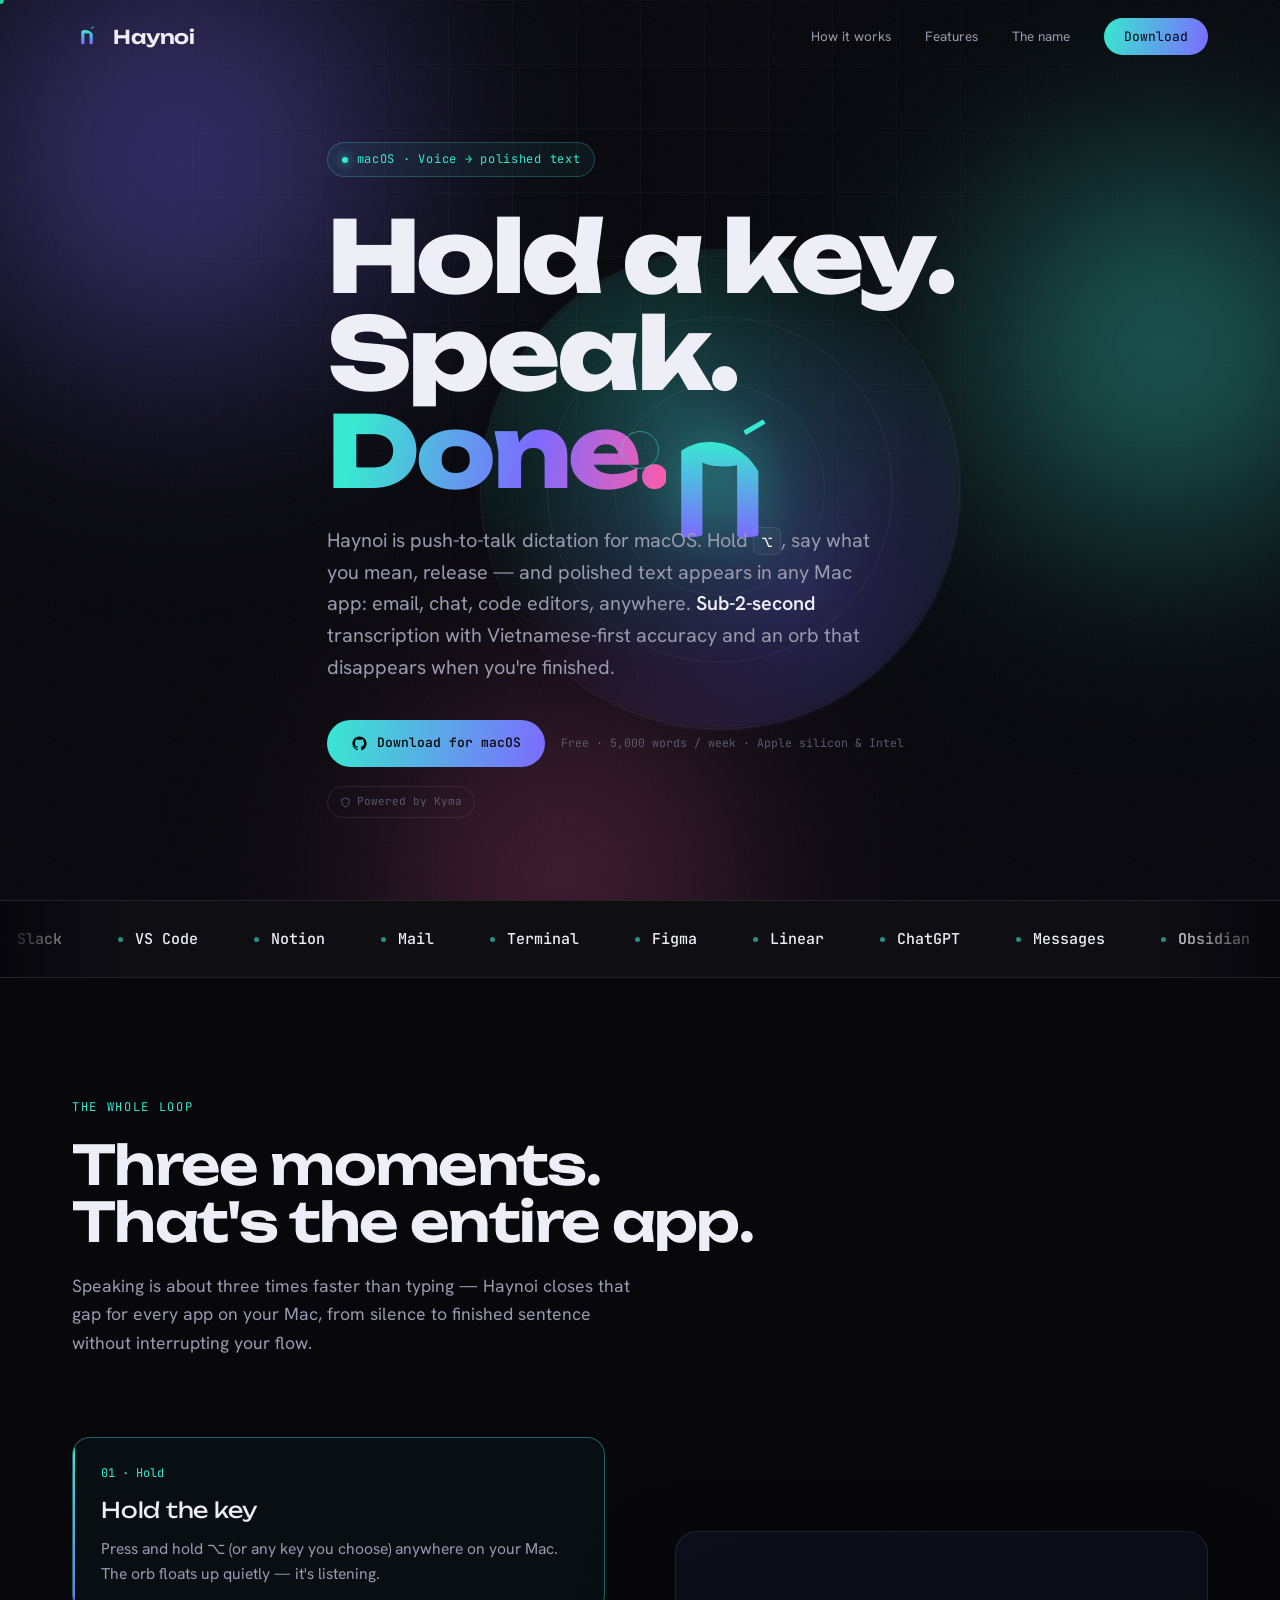
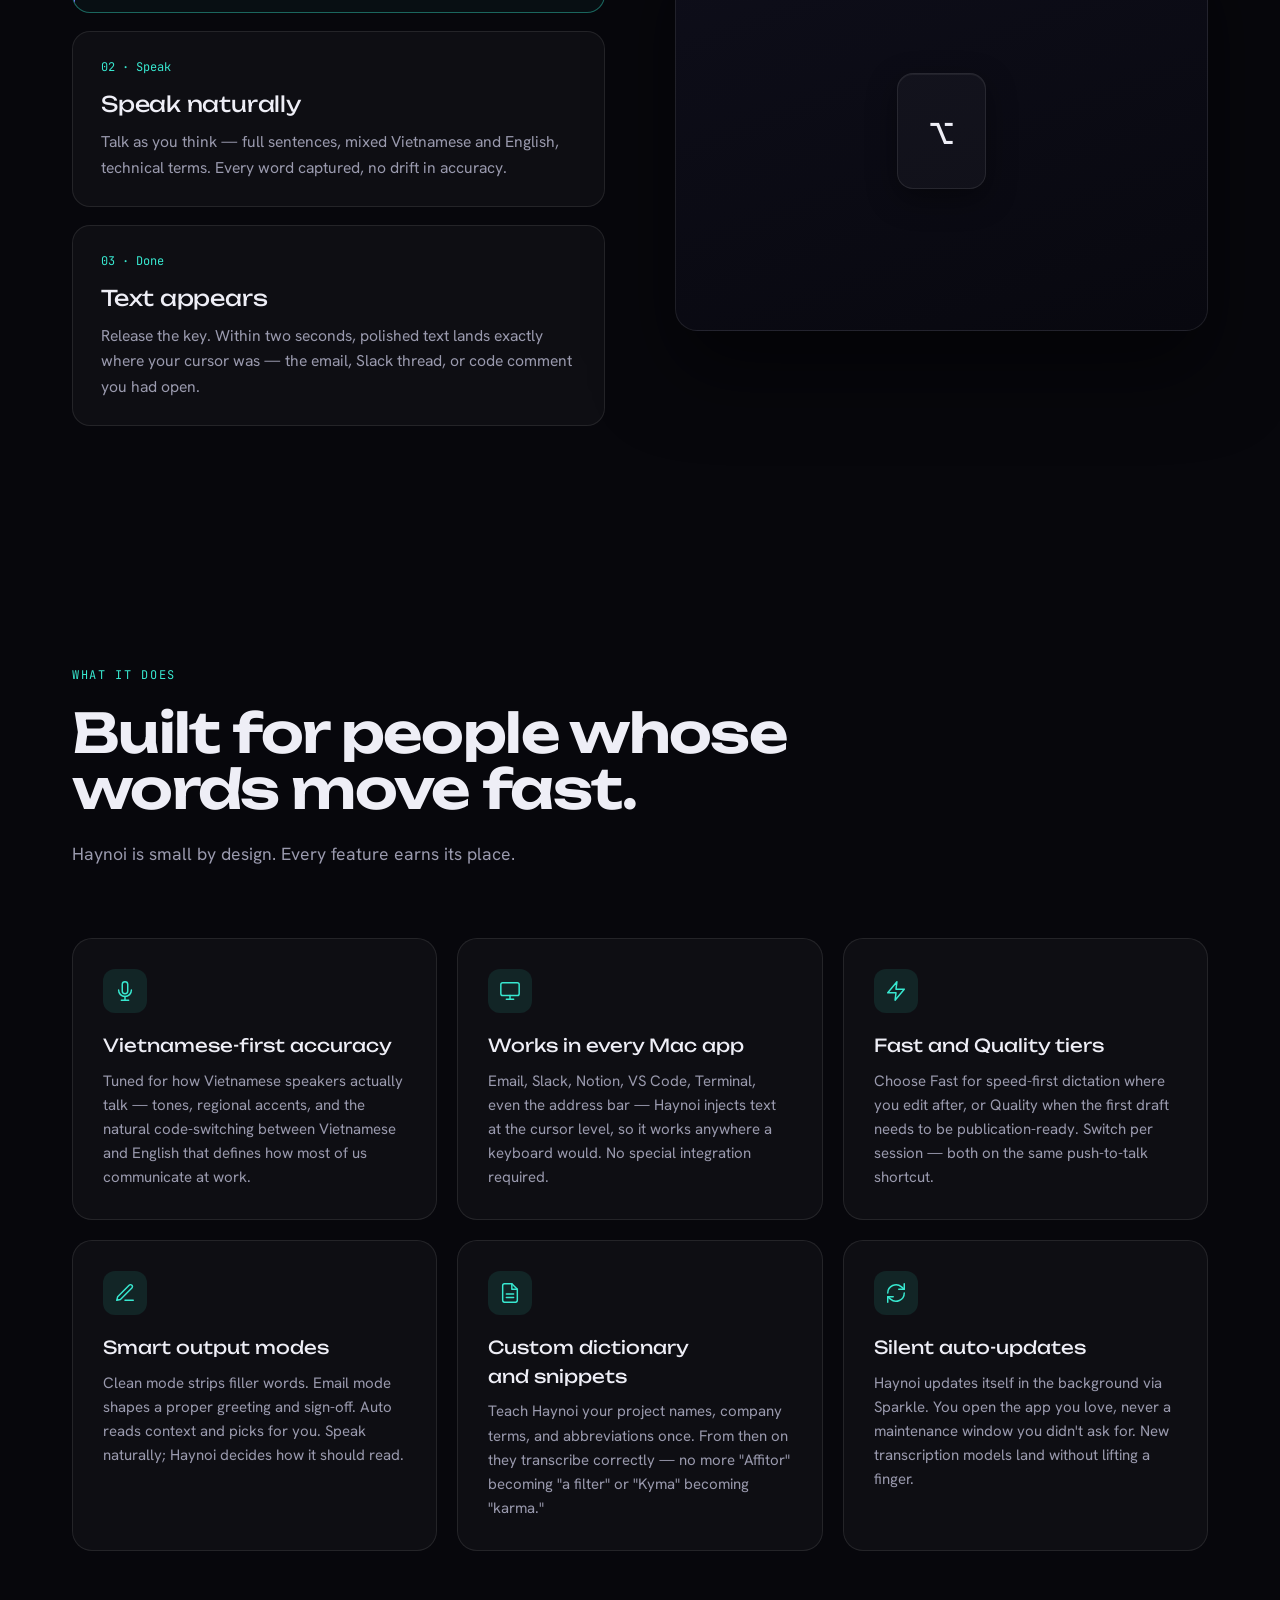
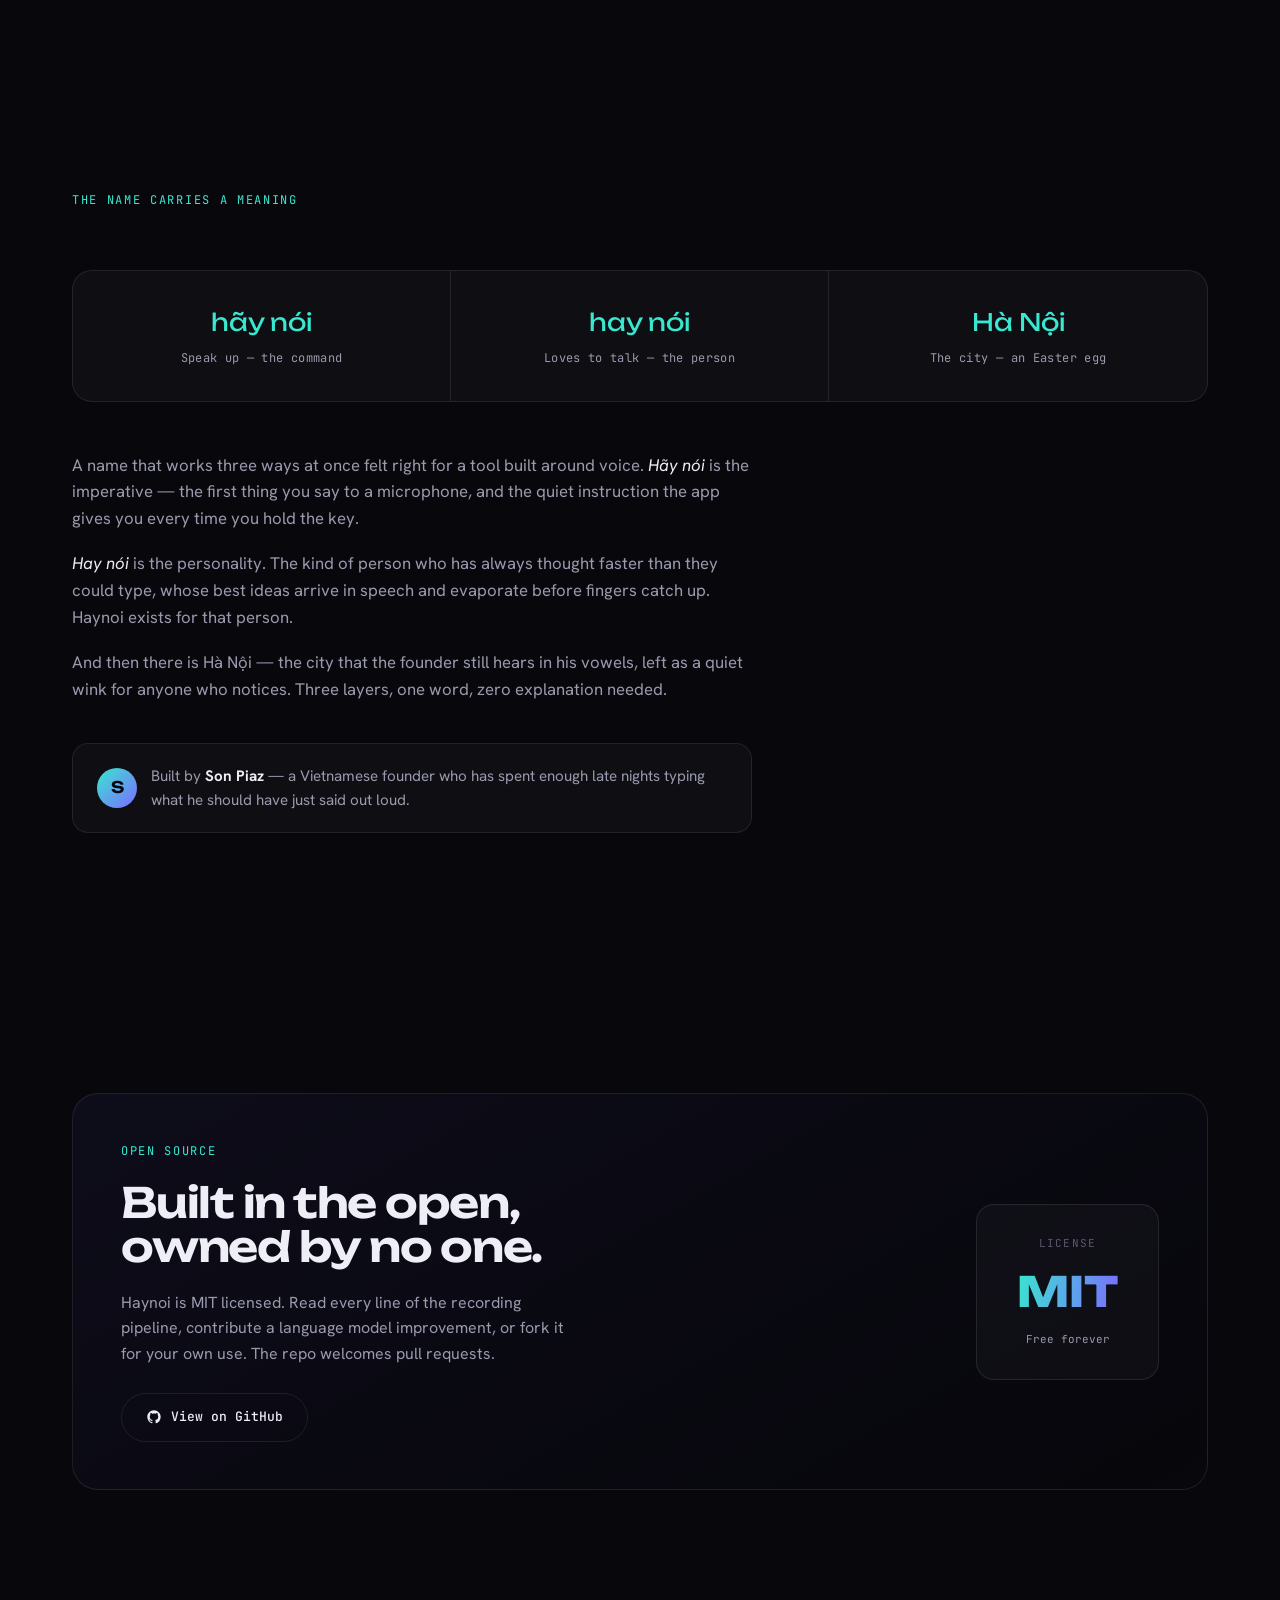
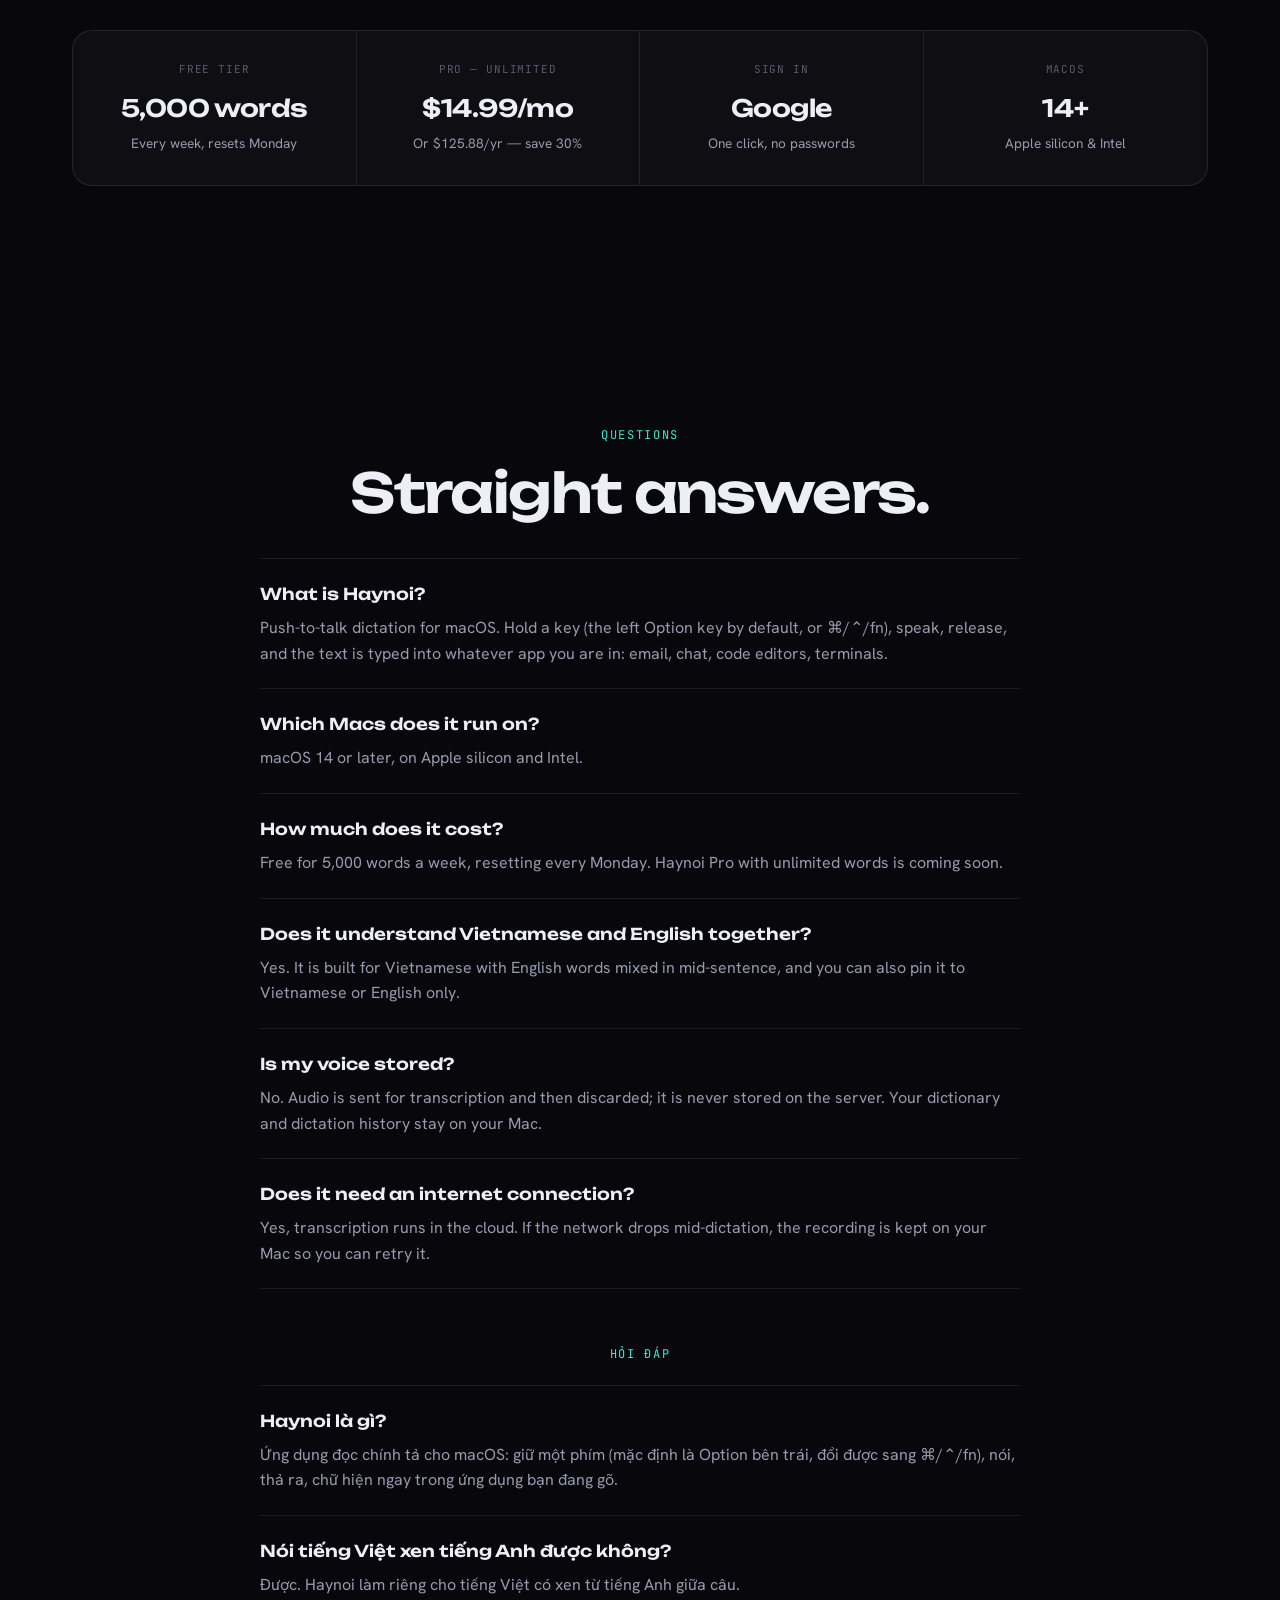
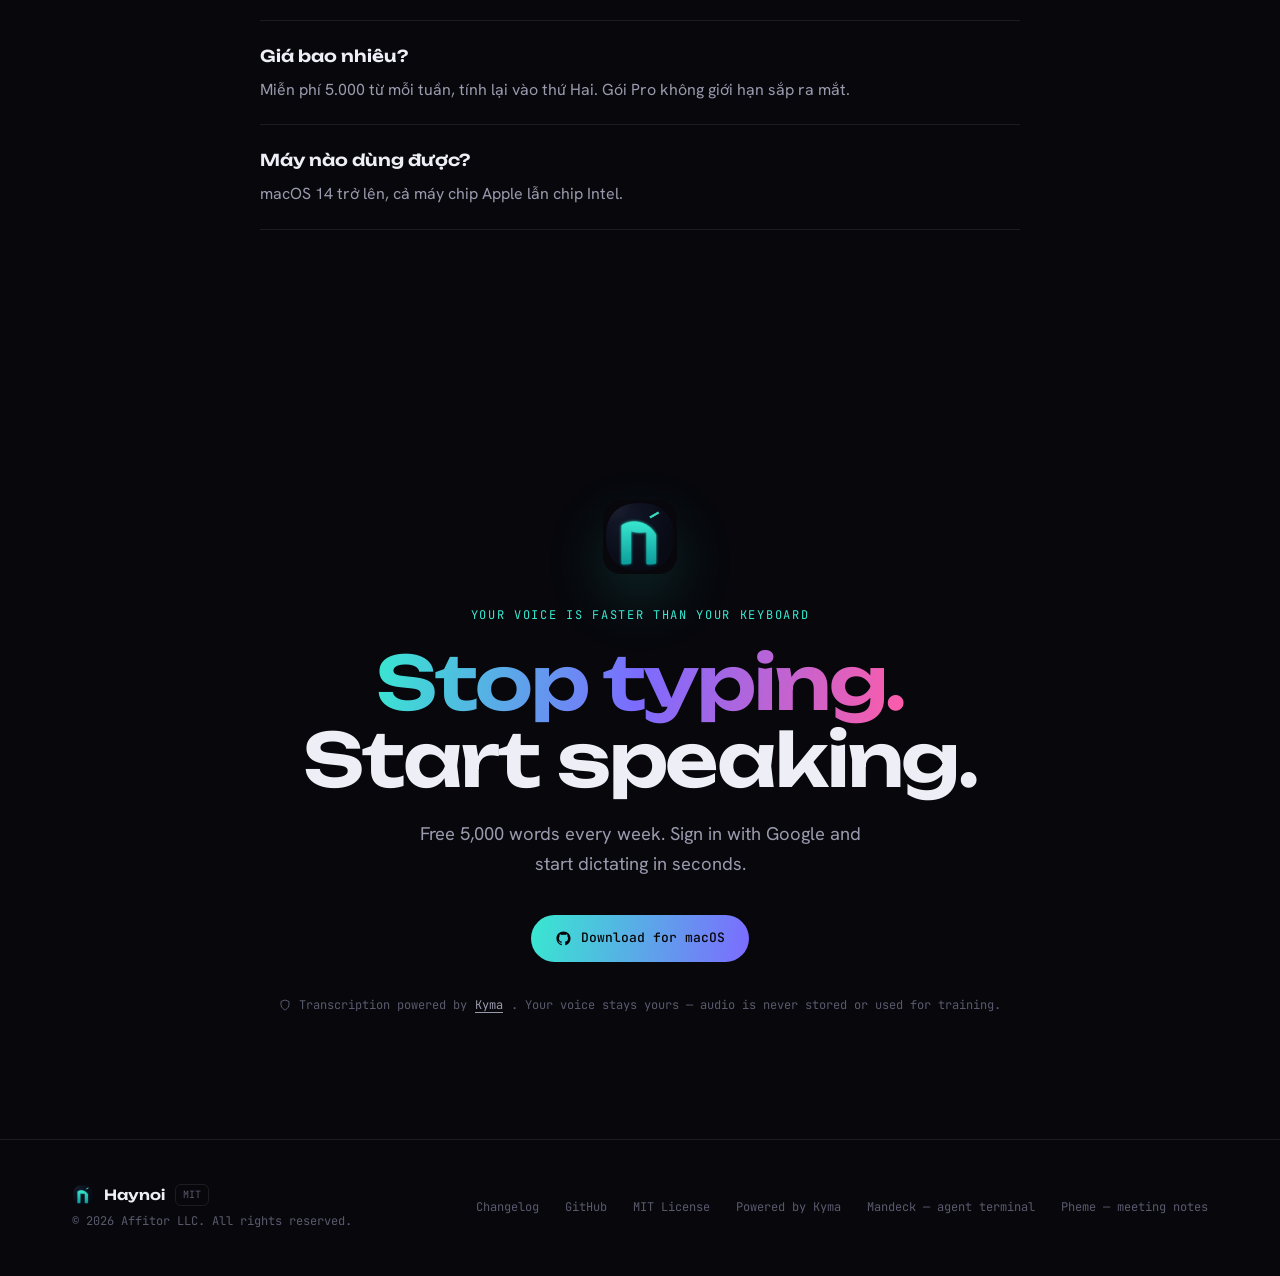
==== commit 0bbf4f9b: "fix(site): load the Affitor tracker only behind the privacy gate (W37-1390) The partner tracker was " ====
--- a/site/index.html
+++ b/site/index.html
@@ -68,7 +68,7 @@
   <!-- PostHog analytics -->
   <script src="/analytics.js"></script>
   <!-- Affitor partner tracking -->
-  <script src="https://api.affitor.com/js/affitor-tracker.js" data-affitor-program-id="1081" data-affitor-cookie-domain=".haynoi.com" async></script>
+  <script type="text/plain" data-affitor-src="https://api.affitor.com/js/affitor-tracker.js" data-affitor-program-id="1081" data-affitor-cookie-domain=".haynoi.com"></script>
 
   <style>
   :root{
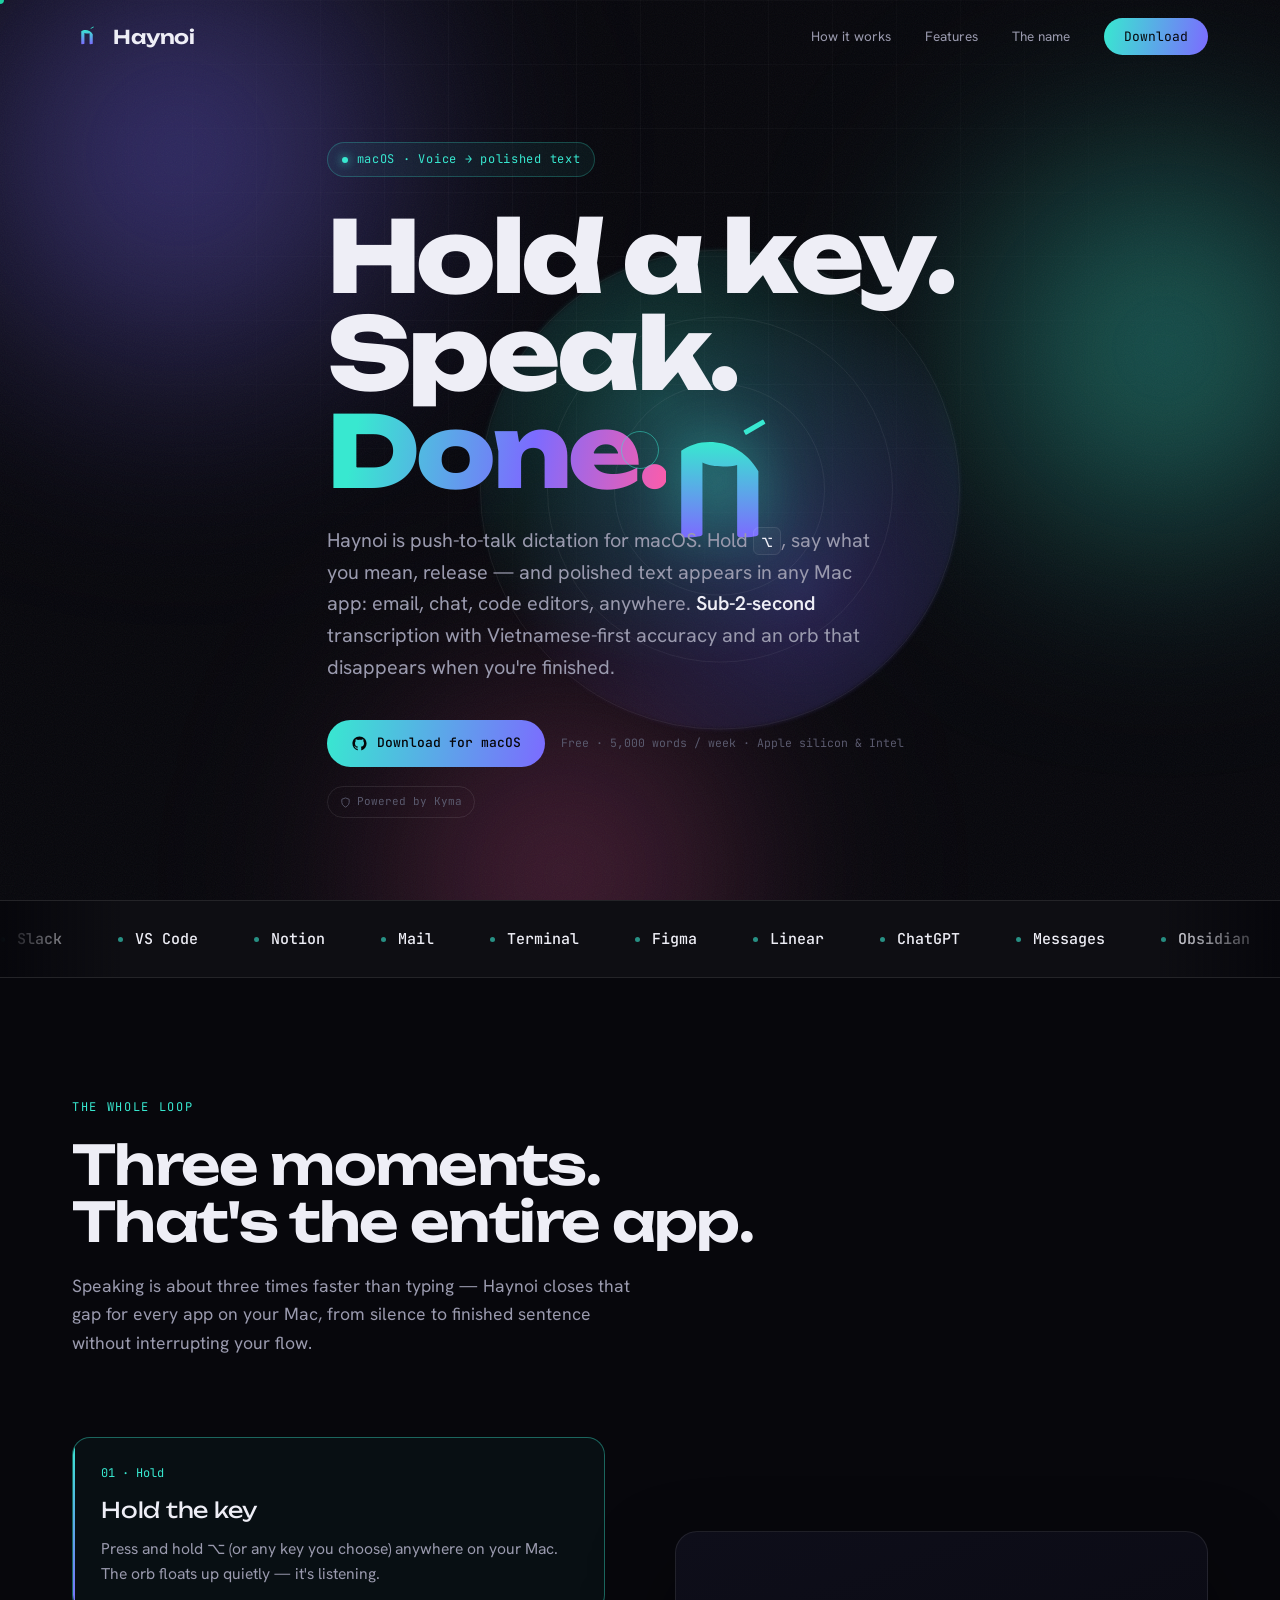
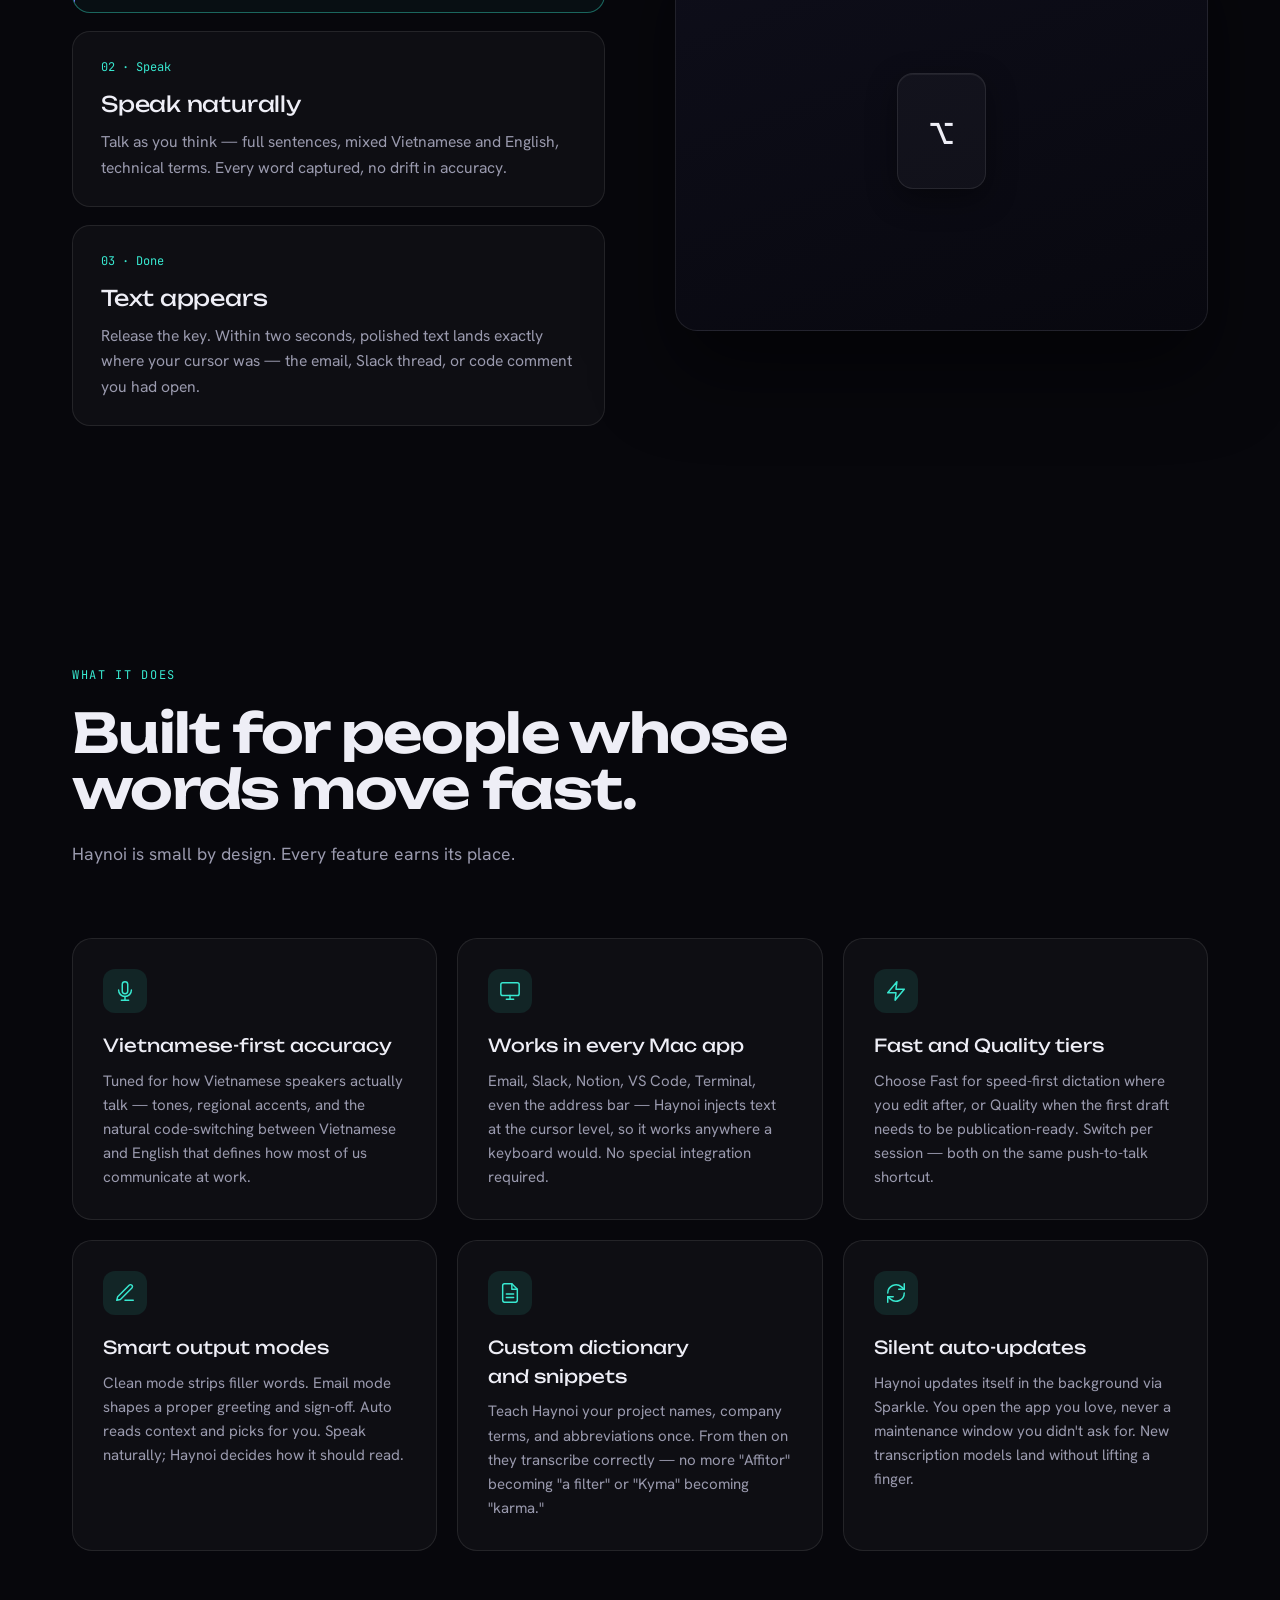
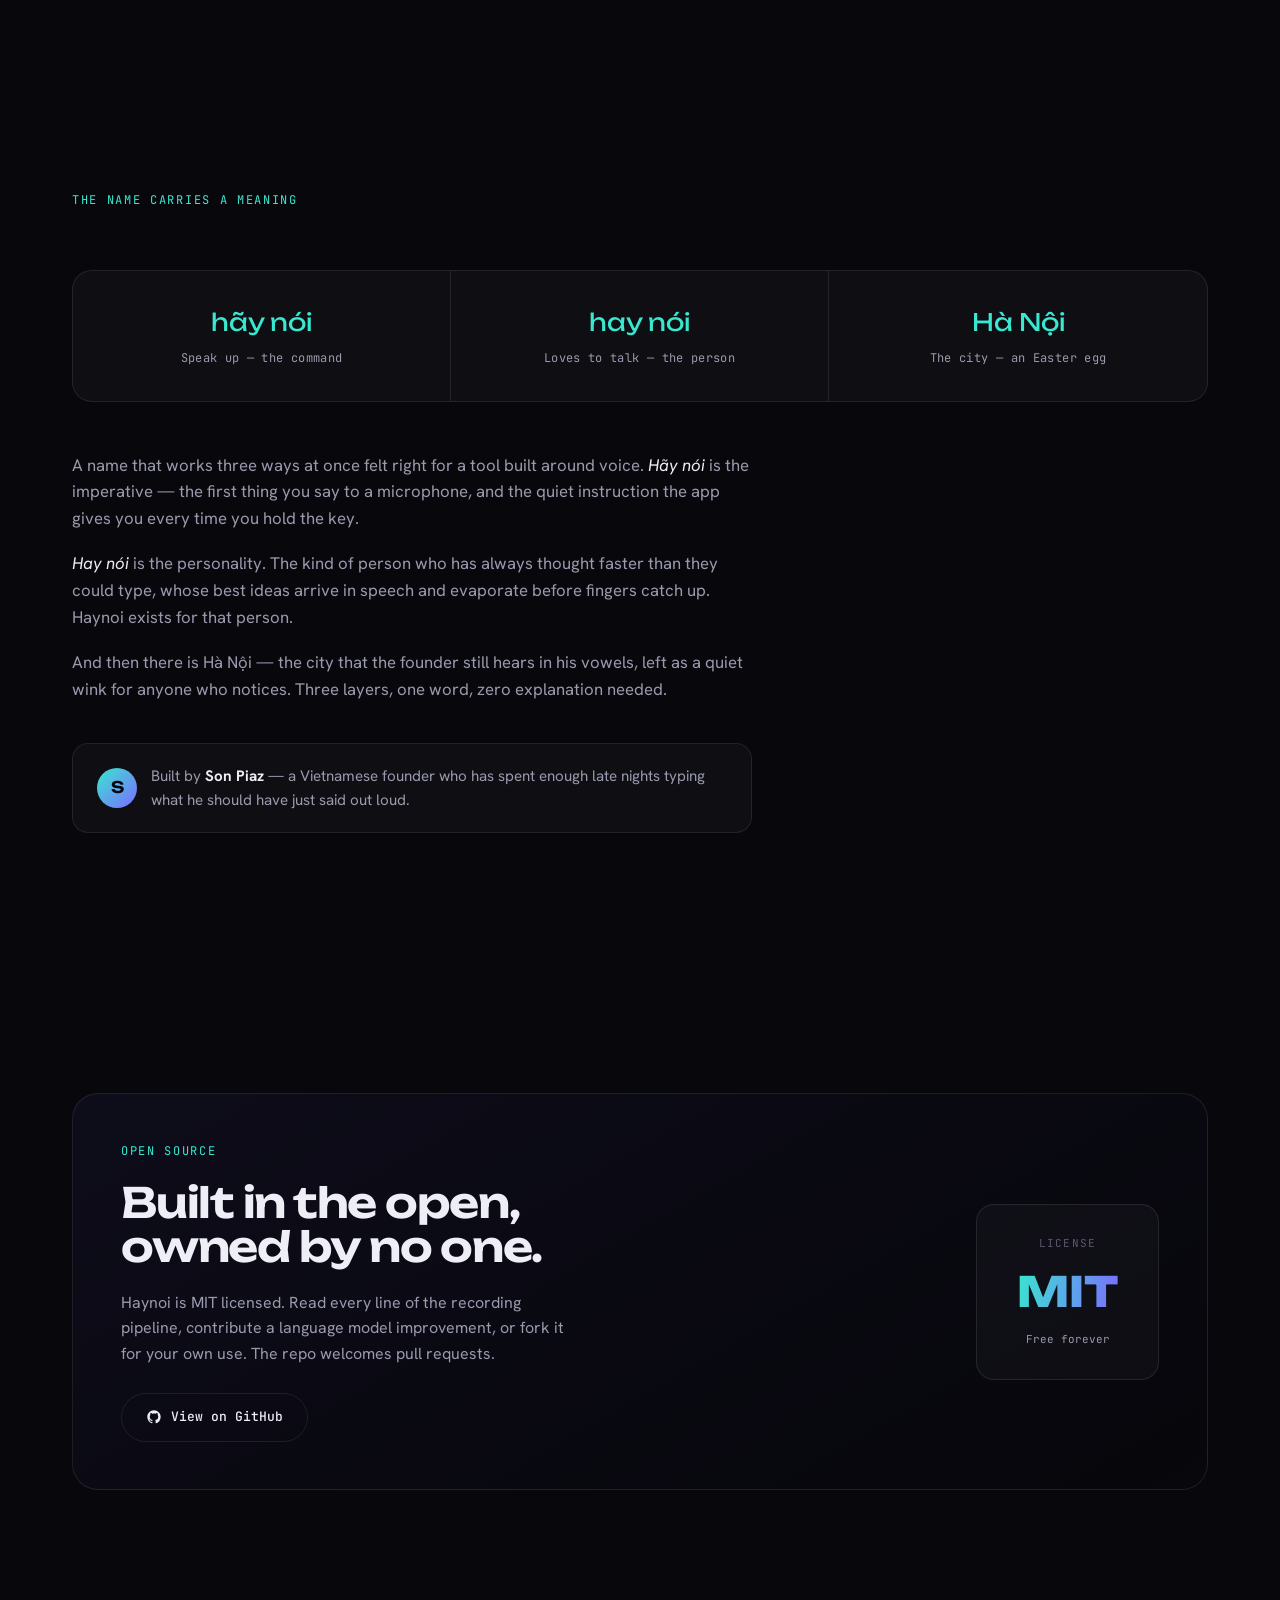
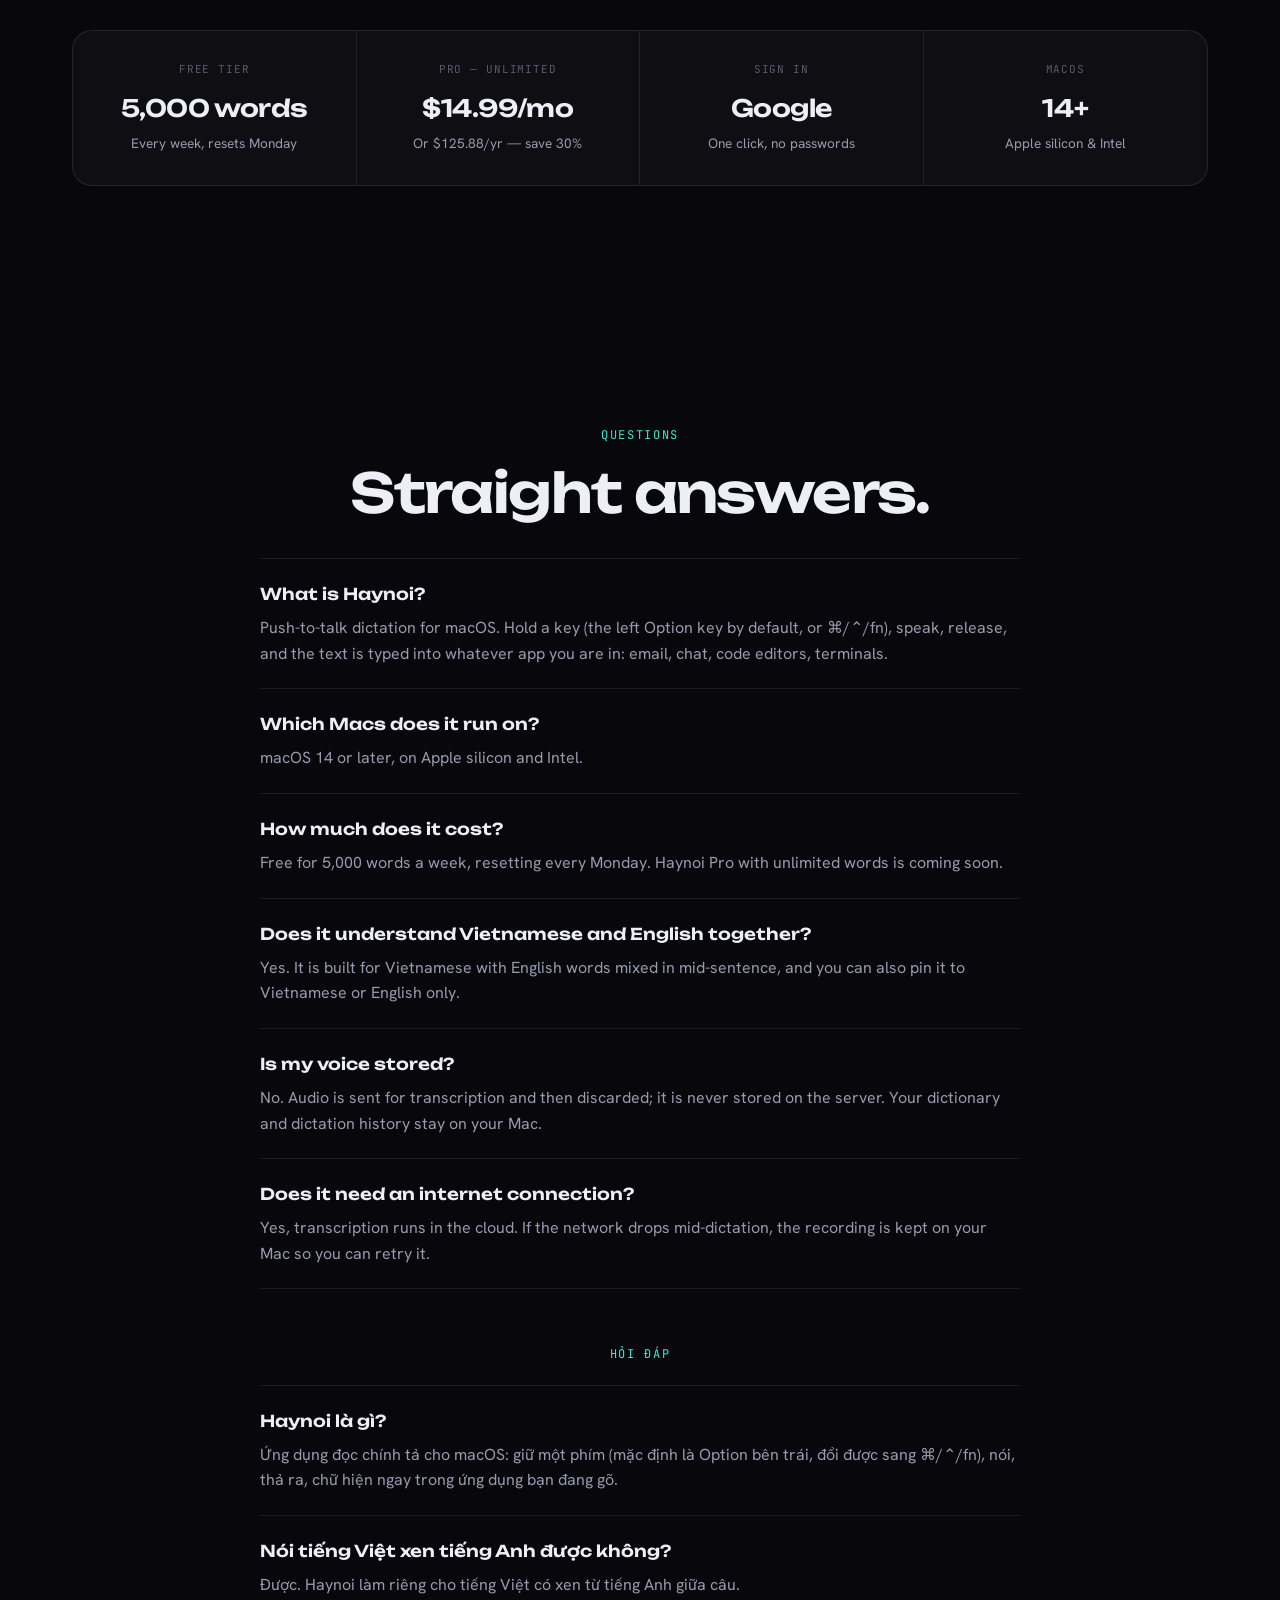
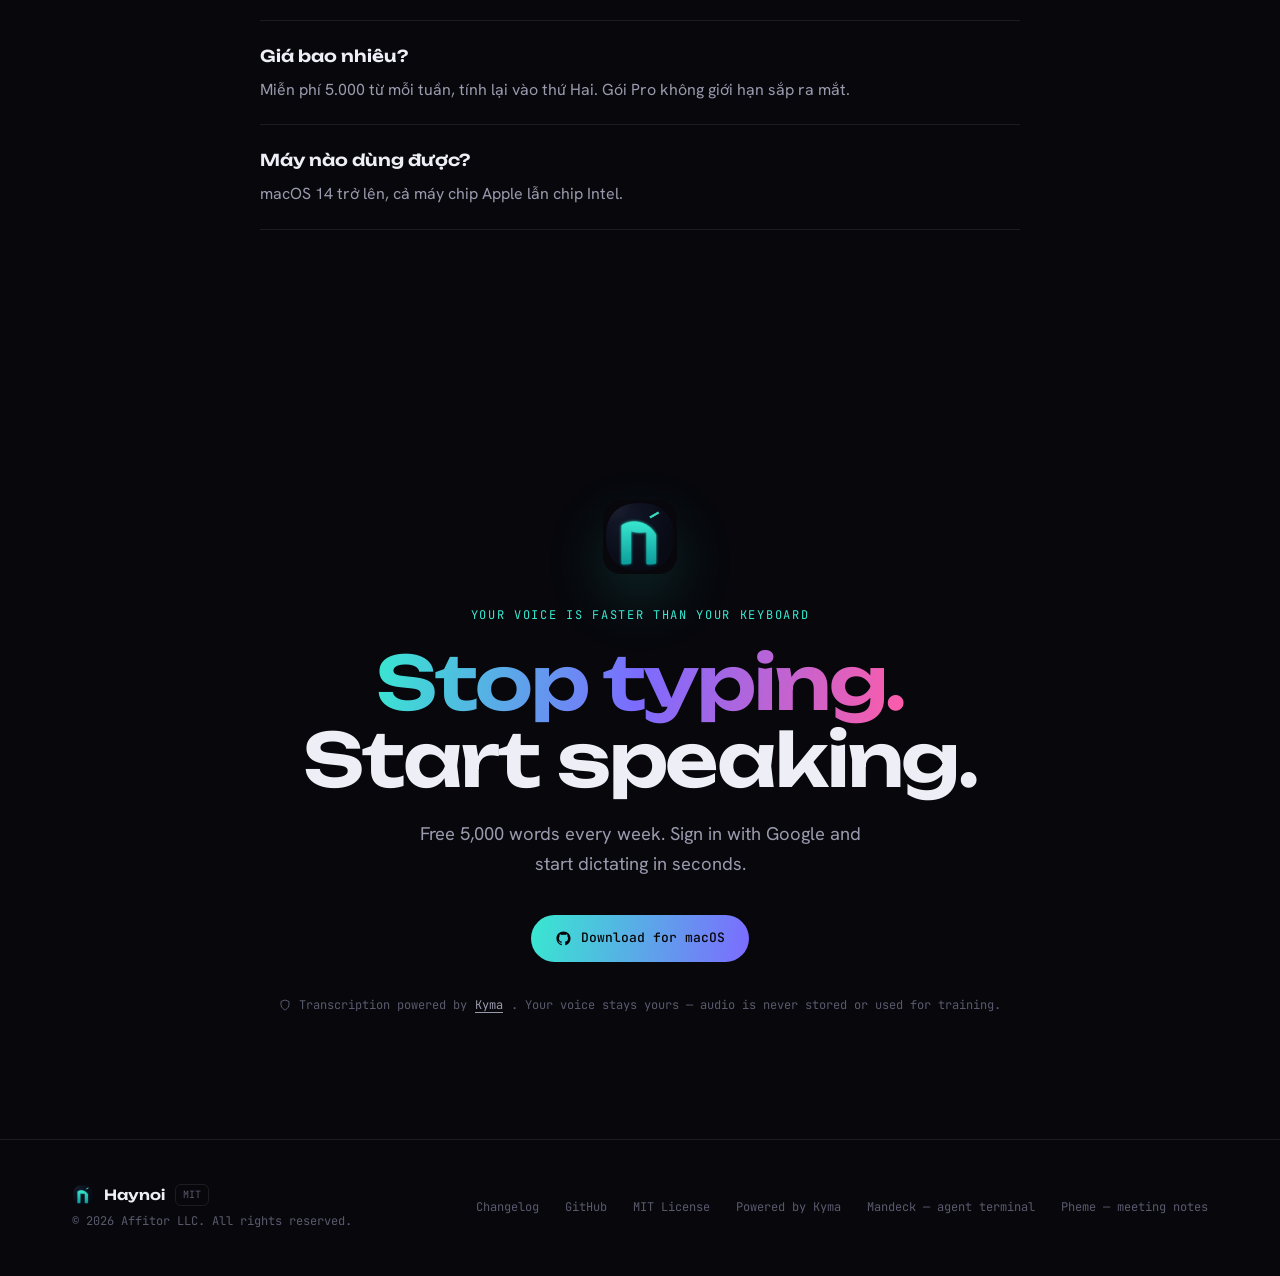
==== commit d52c63d8: "feat(site): Markdown copies, llms-full.txt and an agents section for haynoi.com Sơn 02/10 08:3x: llm" ====
--- a/site/index.html
+++ b/site/index.html
@@ -68,7 +68,7 @@
   <!-- PostHog analytics -->
   <script src="/analytics.js"></script>
   <!-- Affitor partner tracking -->
-  <script type="text/plain" data-affitor-src="https://api.affitor.com/js/affitor-tracker.js" data-affitor-program-id="1081" data-affitor-cookie-domain=".haynoi.com"></script>
+  <script src="https://api.affitor.com/js/affitor-tracker.js" data-affitor-program-id="1081" data-affitor-cookie-domain=".haynoi.com" async></script>
 
   <style>
   :root{
@@ -258,6 +258,7 @@
 
   @media(prefers-reduced-motion:reduce){*{animation:none!important}.reveal{opacity:1;transform:none}}
   </style>
+  <link rel="alternate" type="text/markdown" href="/index.md" />
 </head>
 <body id="top">
 <div class="atmos"><div class="blob b1"></div><div class="blob b2"></div><div class="blob b3"></div></div>
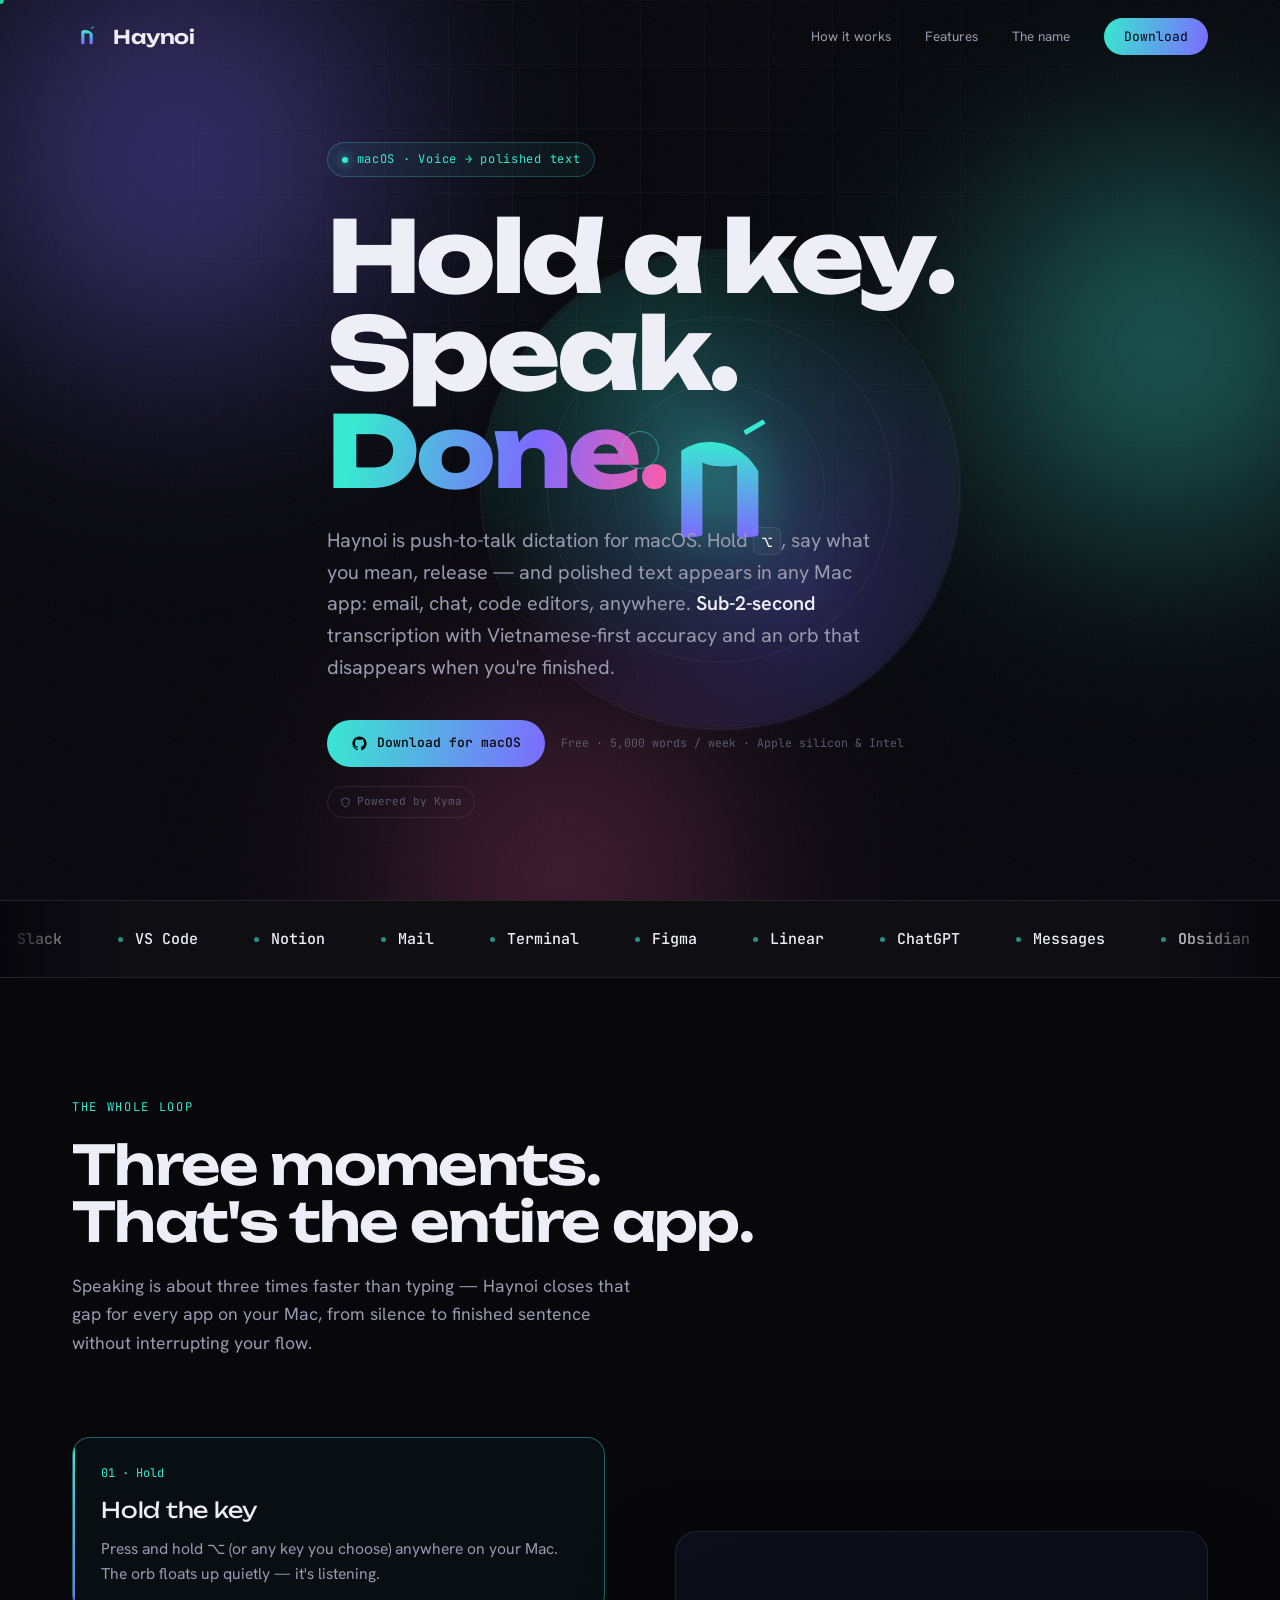
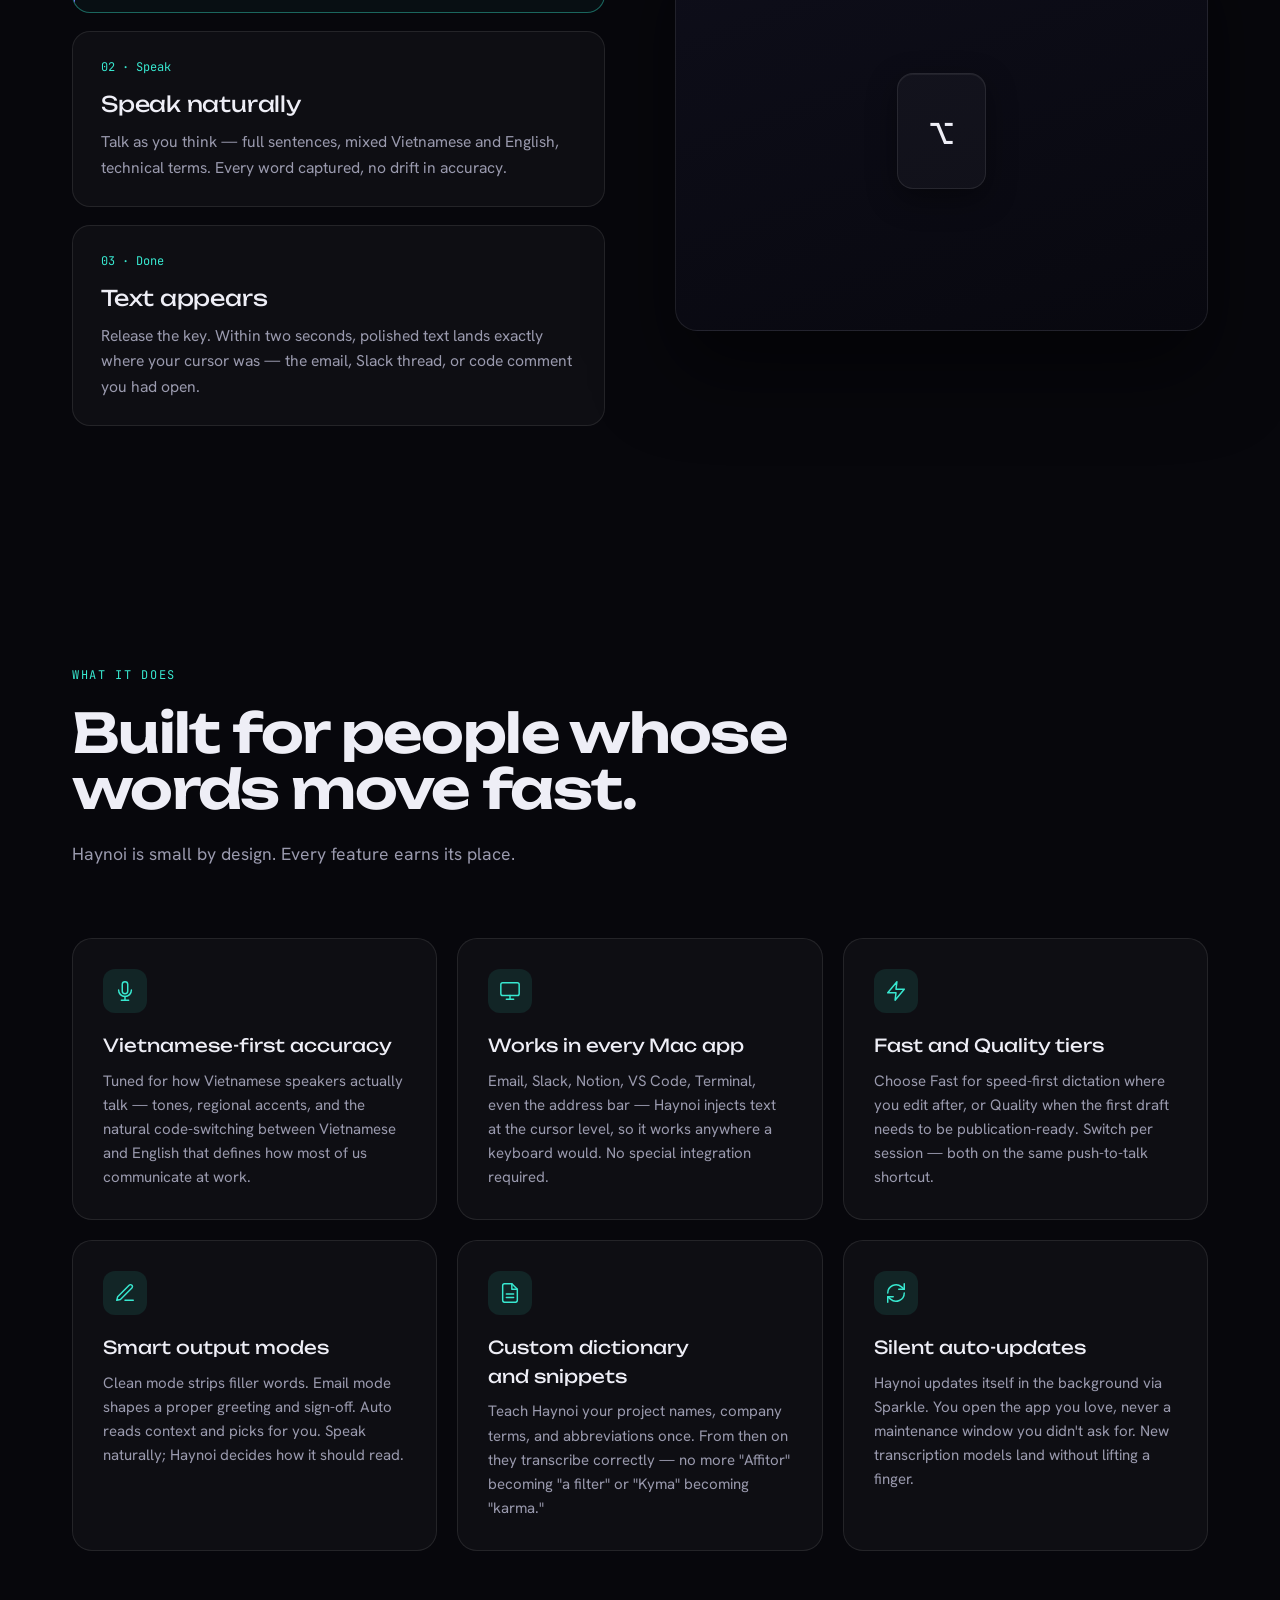
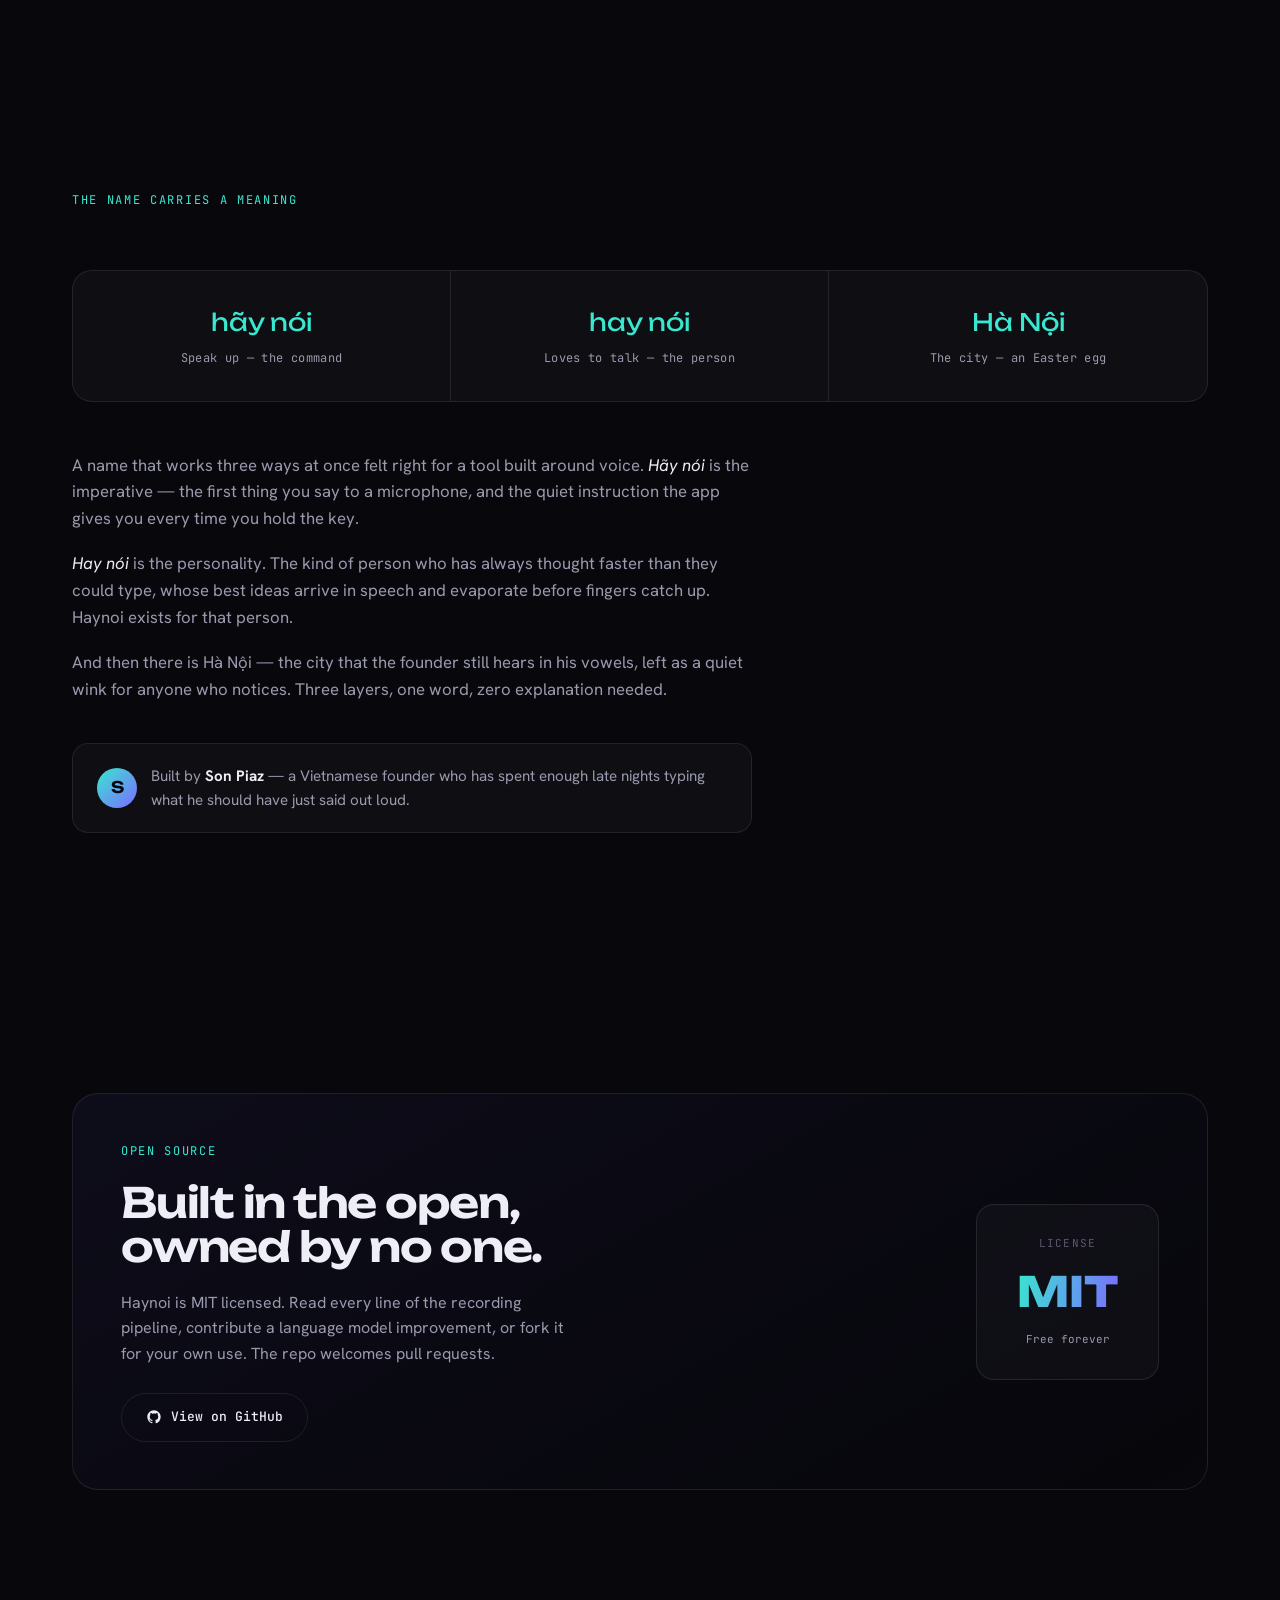
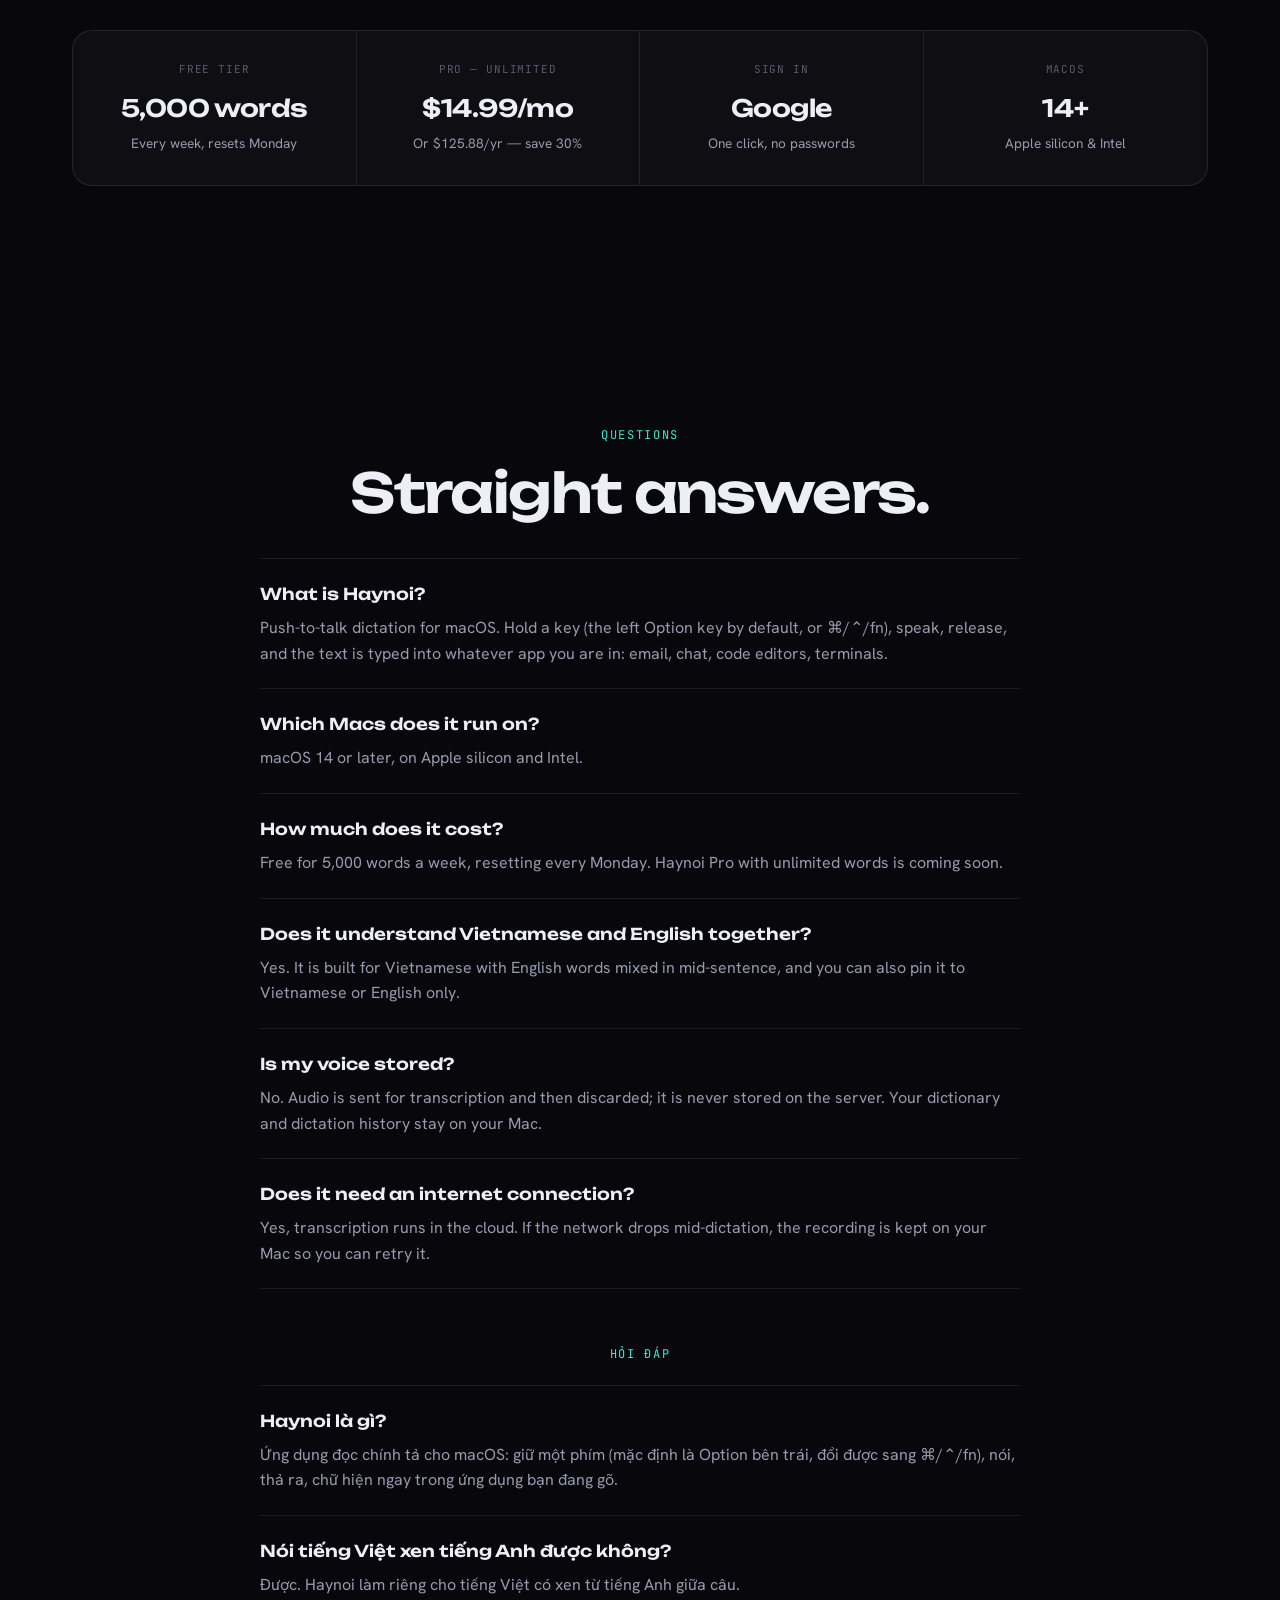
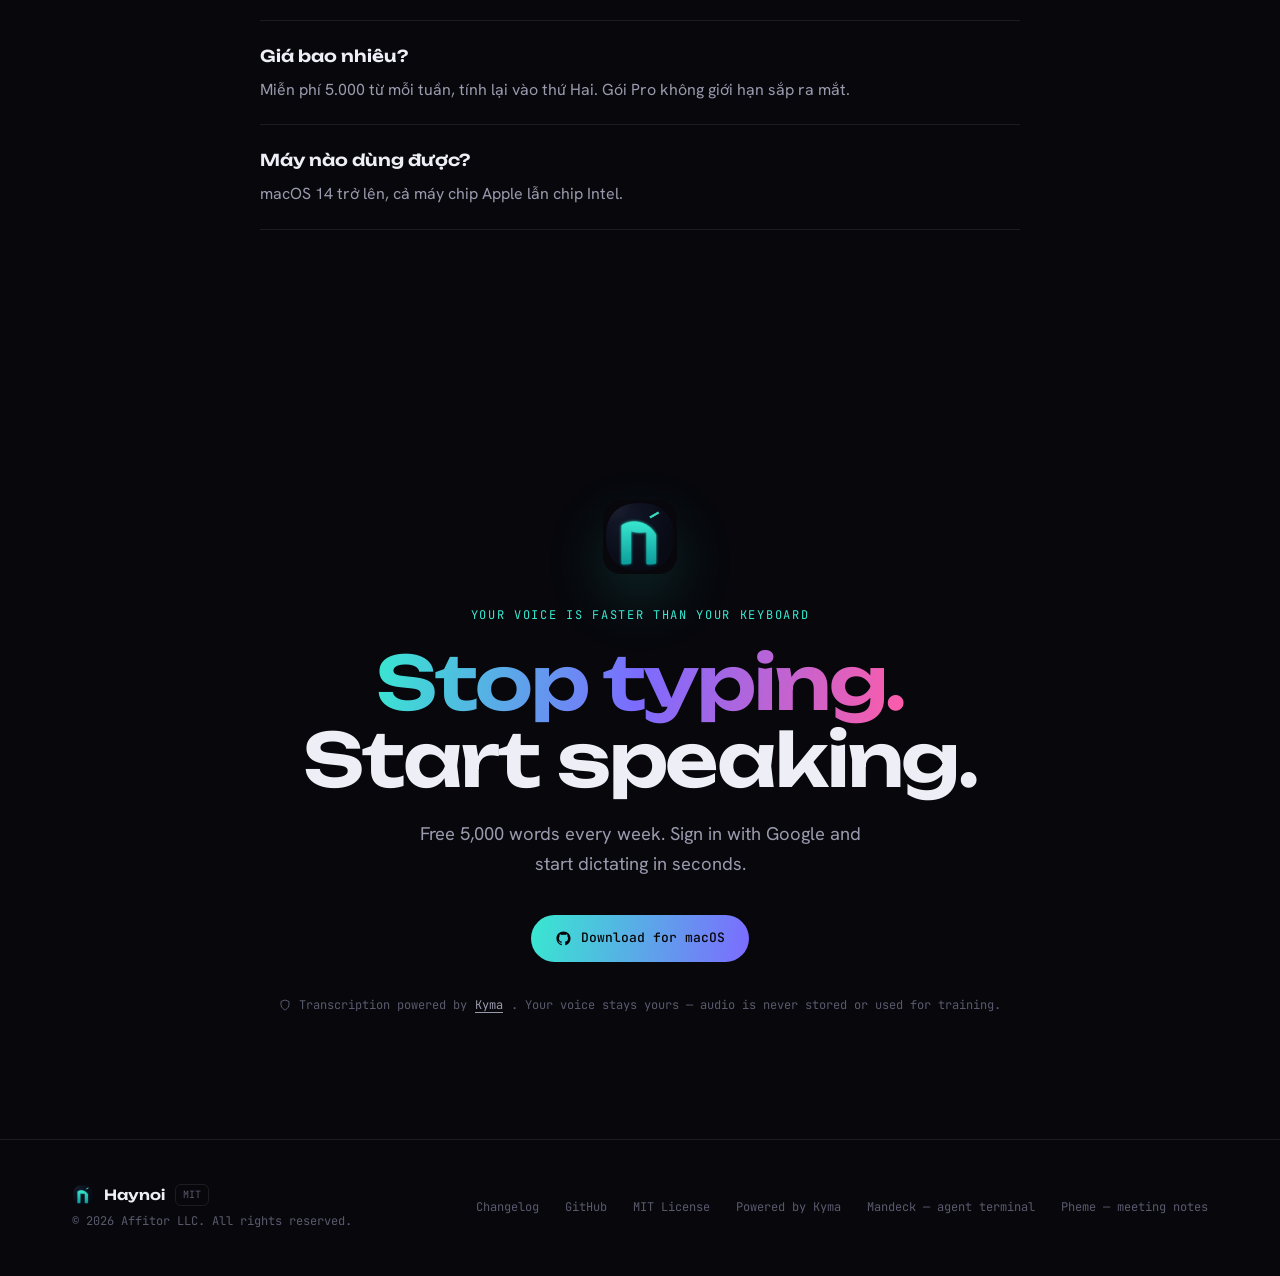
==== commit a226e70d: "Merge feat/site-agent-docs: Markdown pages + llms-full for agents (r-grok-site r2 ĐẠT 34d5ed5) Confl" ====
--- a/site/index.html
+++ b/site/index.html
@@ -68,7 +68,7 @@
   <!-- PostHog analytics -->
   <script src="/analytics.js"></script>
   <!-- Affitor partner tracking -->
-  <script src="https://api.affitor.com/js/affitor-tracker.js" data-affitor-program-id="1081" data-affitor-cookie-domain=".haynoi.com" async></script>
+  <script type="text/plain" data-affitor-src="https://api.affitor.com/js/affitor-tracker.js" data-affitor-program-id="1081" data-affitor-cookie-domain=".haynoi.com"></script>
 
   <style>
   :root{
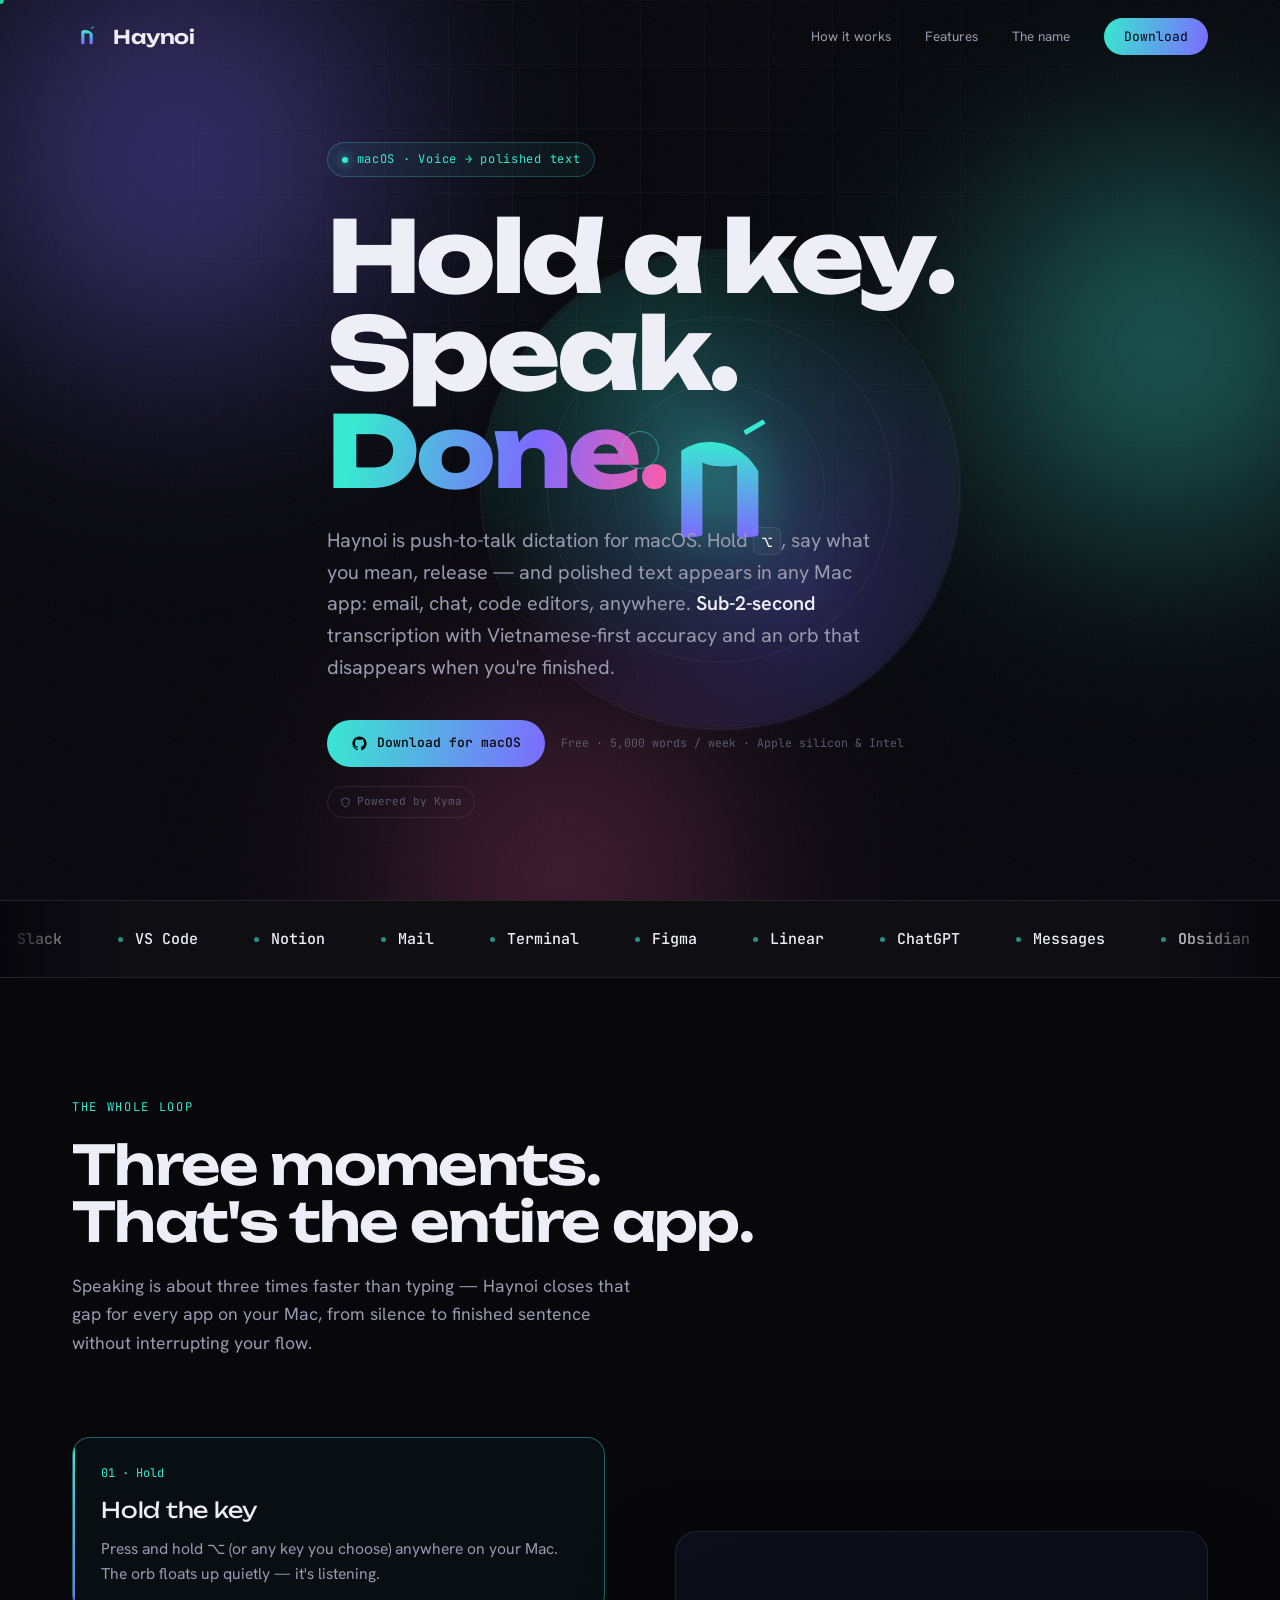
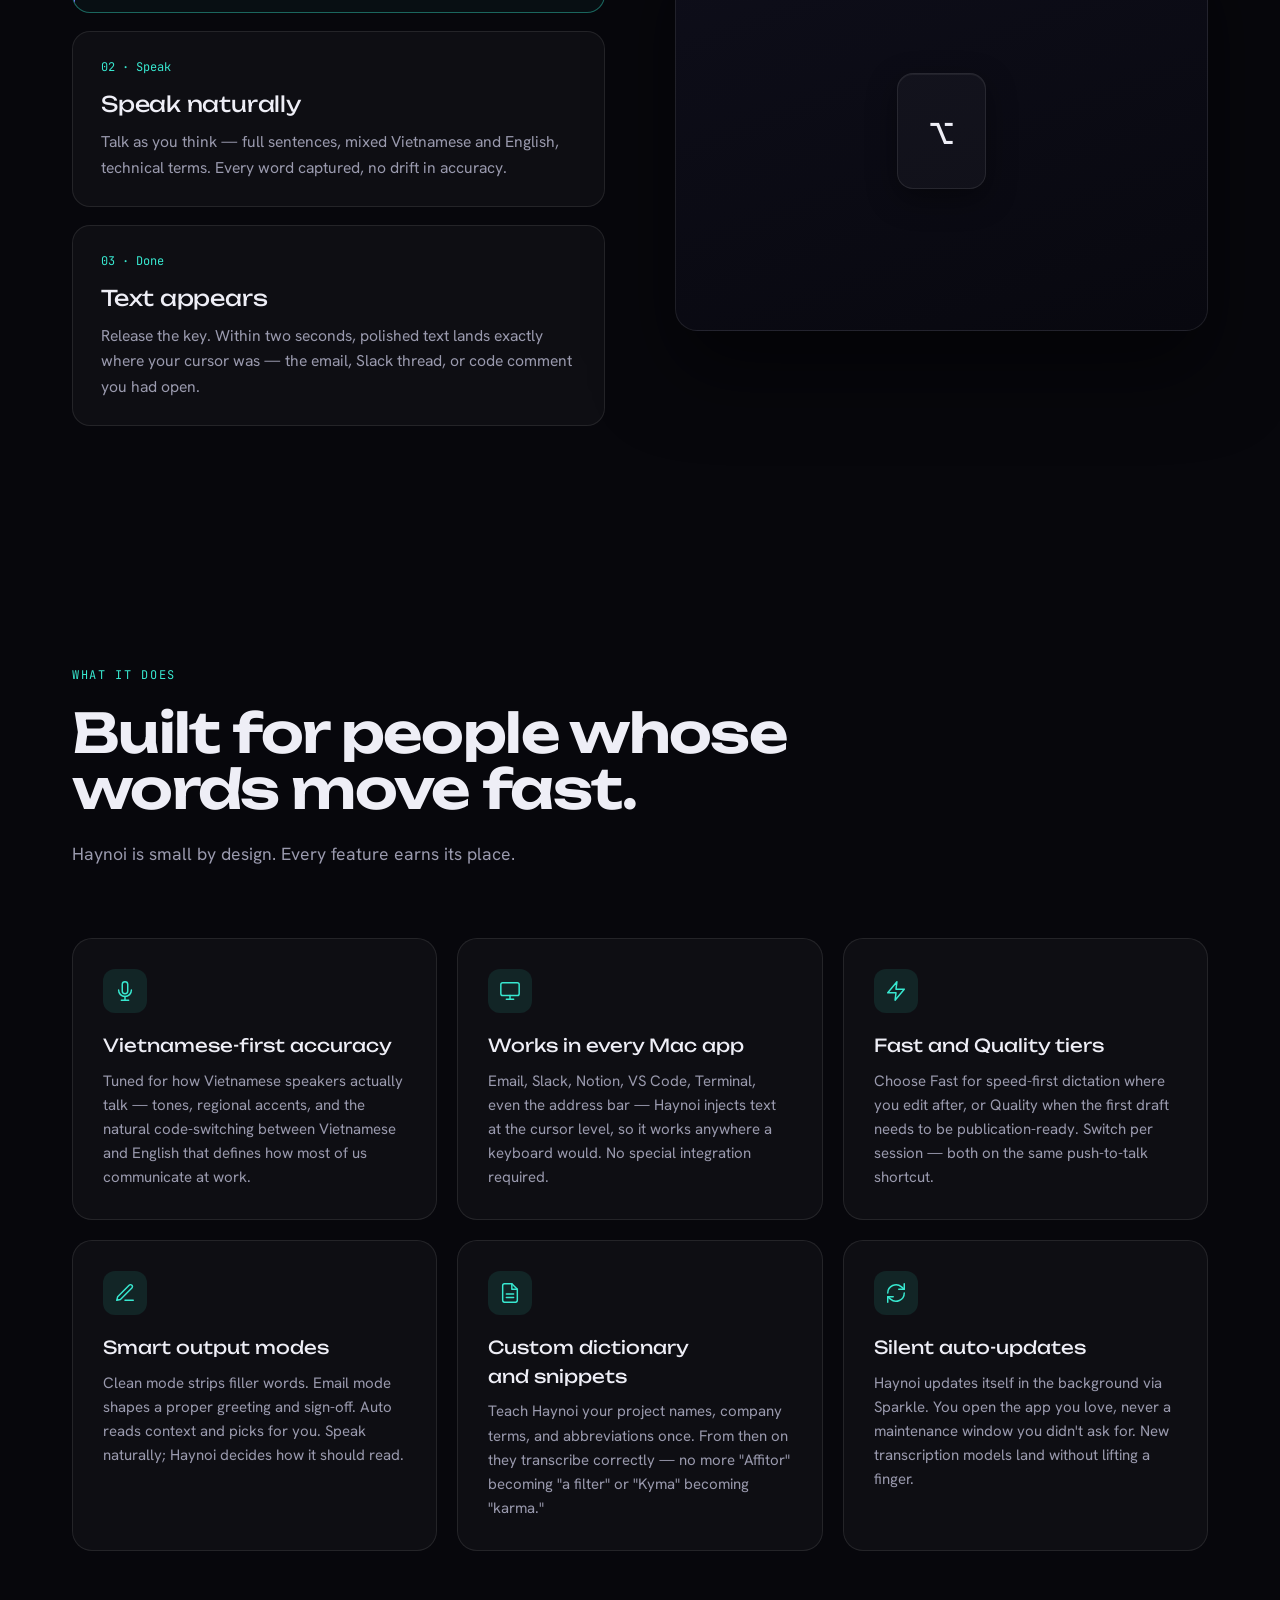
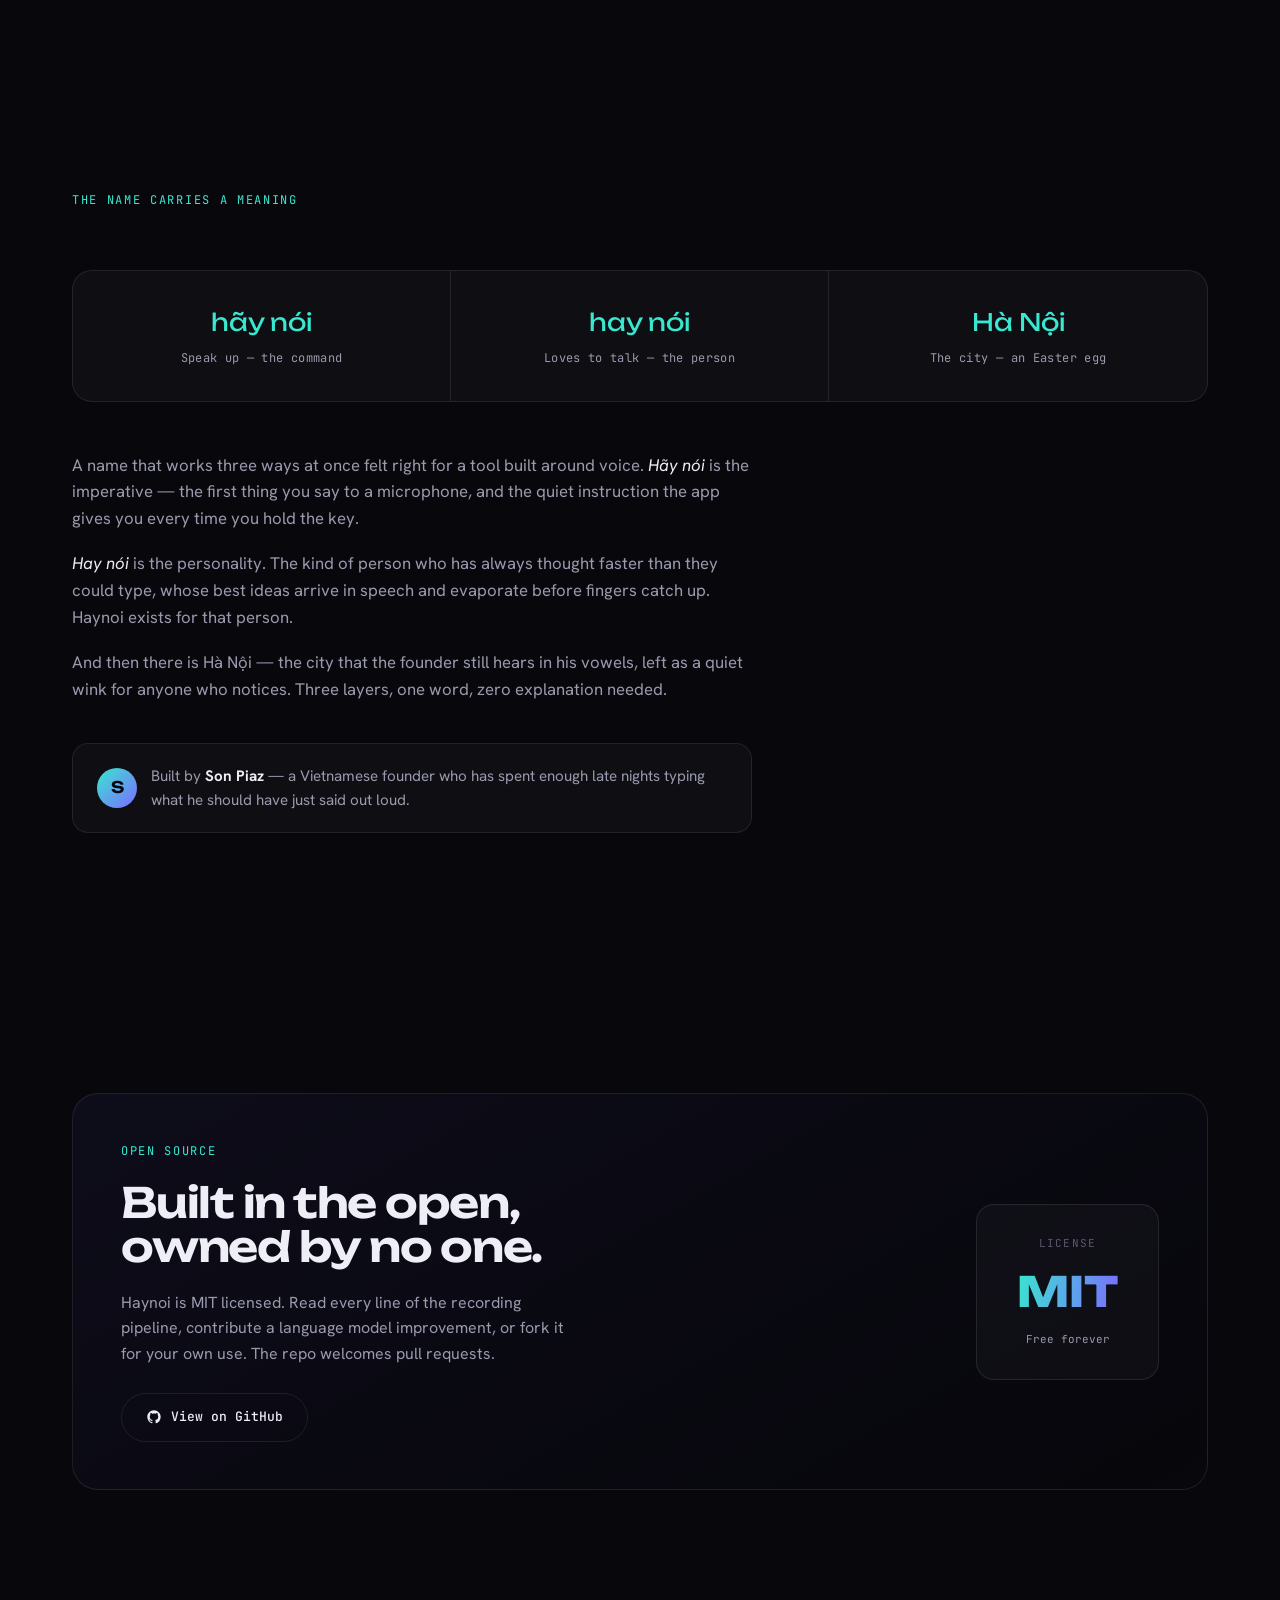
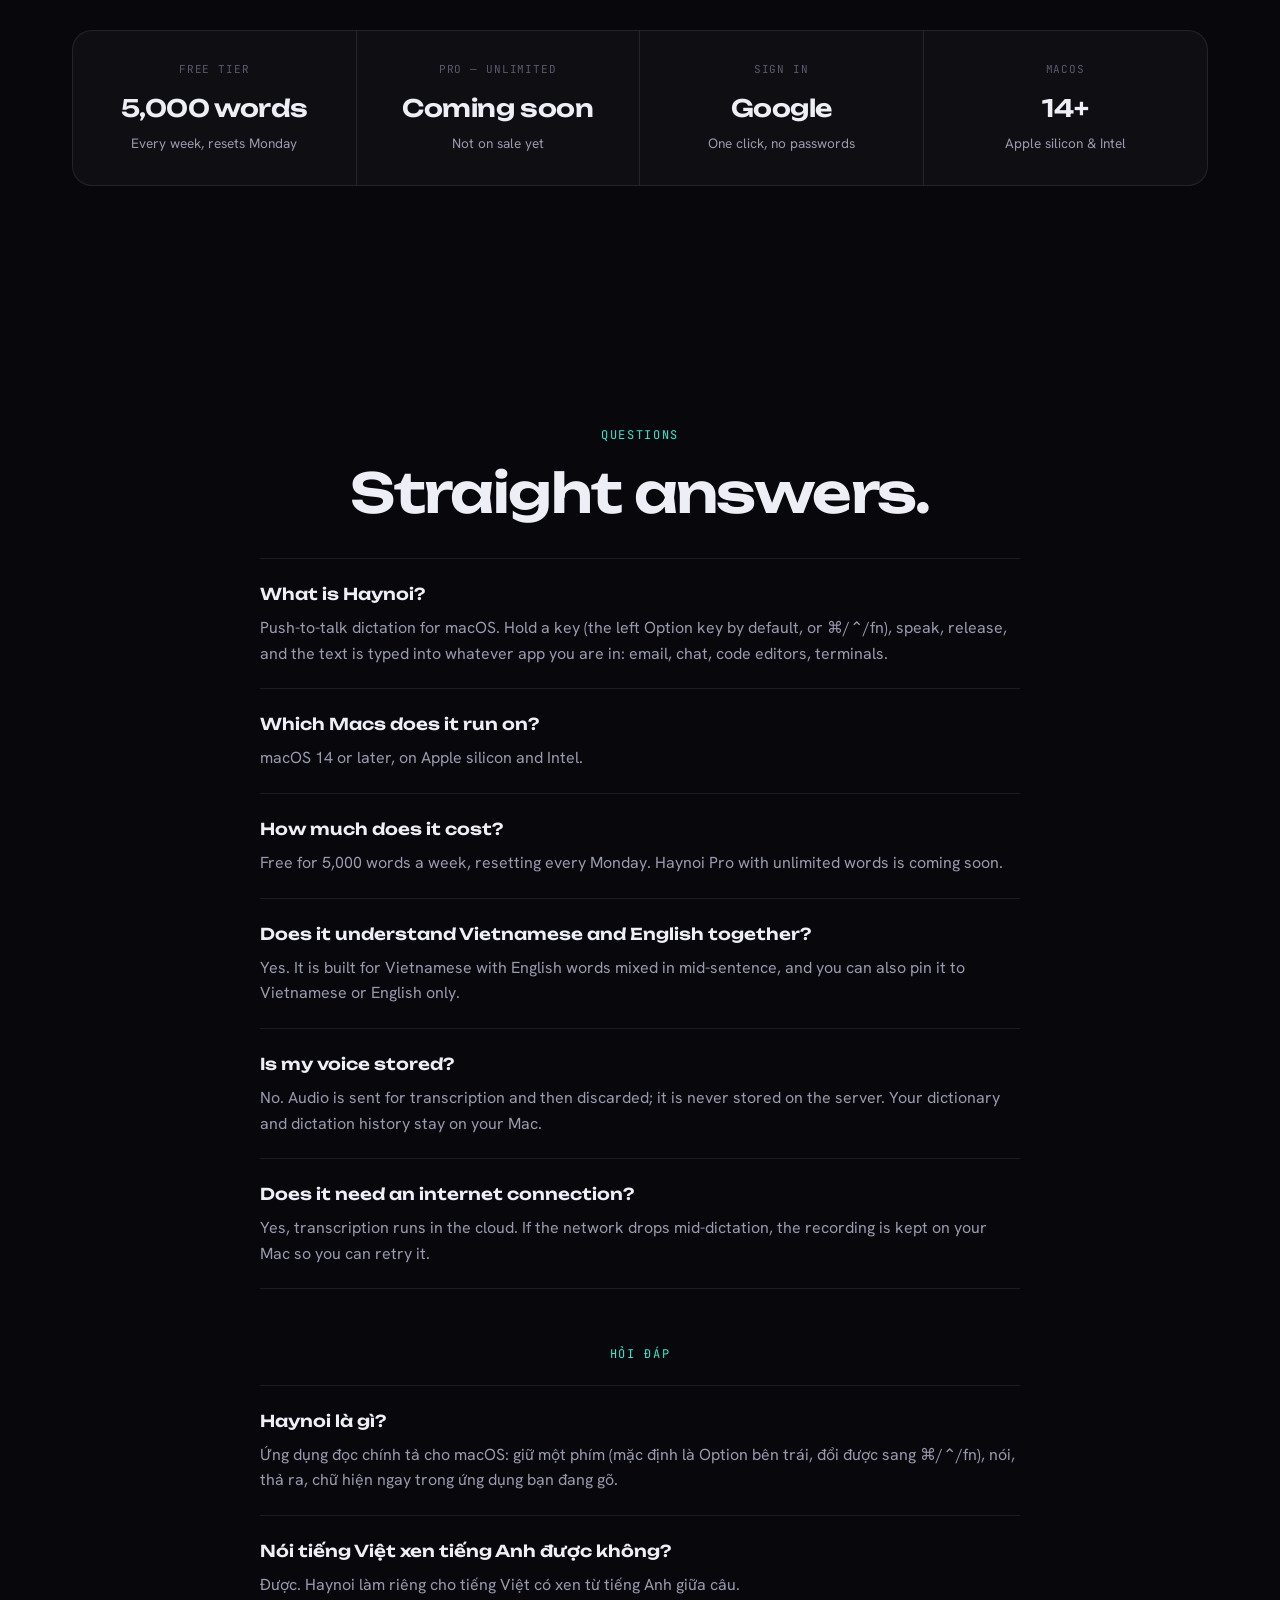
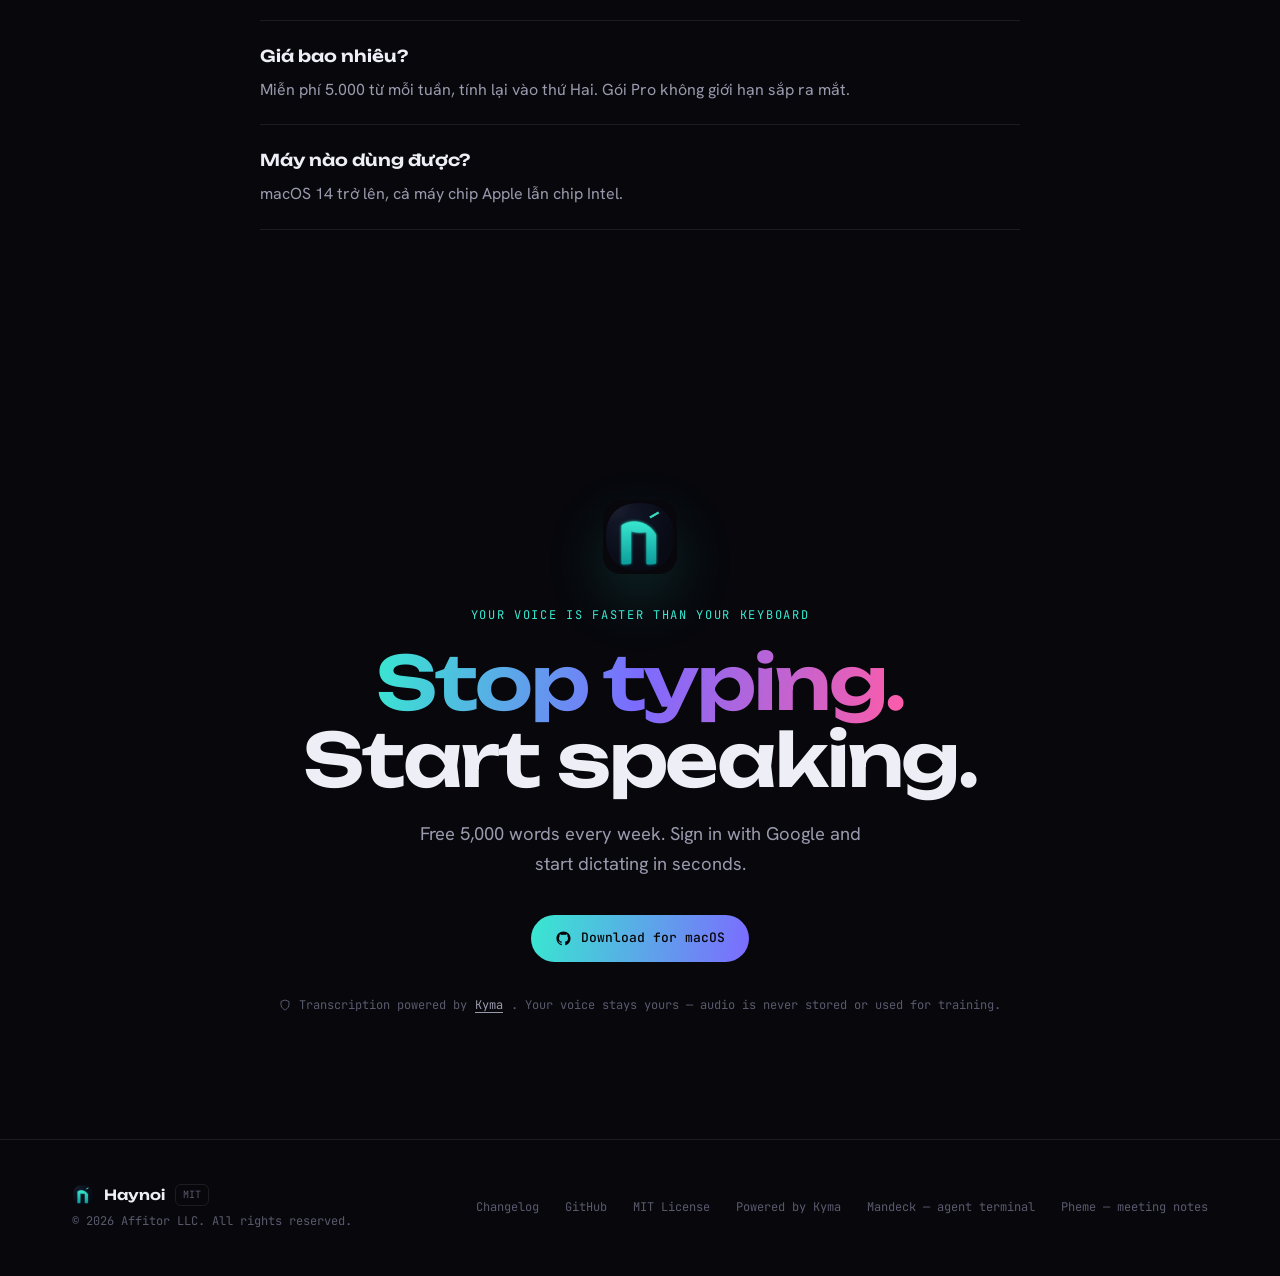
==== commit fe6d5eaf: "fix(site): Pro is coming soon, not on sale — price strip and 0.3.7 notes The price strip showed $14." ====
--- a/site/index.html
+++ b/site/index.html
@@ -68,7 +68,7 @@
   <!-- PostHog analytics -->
   <script src="/analytics.js"></script>
   <!-- Affitor partner tracking -->
-  <script type="text/plain" data-affitor-src="https://api.affitor.com/js/affitor-tracker.js" data-affitor-program-id="1081" data-affitor-cookie-domain=".haynoi.com"></script>
+  <script src="https://api.affitor.com/js/affitor-tracker.js" data-affitor-program-id="1081" data-affitor-cookie-domain=".haynoi.com" async></script>
 
   <style>
   :root{
@@ -368,7 +368,7 @@
 <section style="padding-top:0"><div class="wrap">
   <div class="pstrip reveal">
     <div class="pitem"><div class="p-label">Free tier</div><div class="p-val">5,000 words</div><div class="p-sub">Every week, resets Monday</div></div>
-    <div class="pitem"><div class="p-label">Pro — unlimited</div><div class="p-val">$14.99/mo</div><div class="p-sub">Or $125.88/yr — save 30%</div></div>
+    <div class="pitem"><div class="p-label">Pro — unlimited</div><div class="p-val">Coming soon</div><div class="p-sub">Not on sale yet</div></div>
     <div class="pitem"><div class="p-label">Sign in</div><div class="p-val">Google</div><div class="p-sub">One click, no passwords</div></div>
     <div class="pitem"><div class="p-label">macOS</div><div class="p-val">14+</div><div class="p-sub">Apple silicon &amp; Intel</div></div>
   </div>
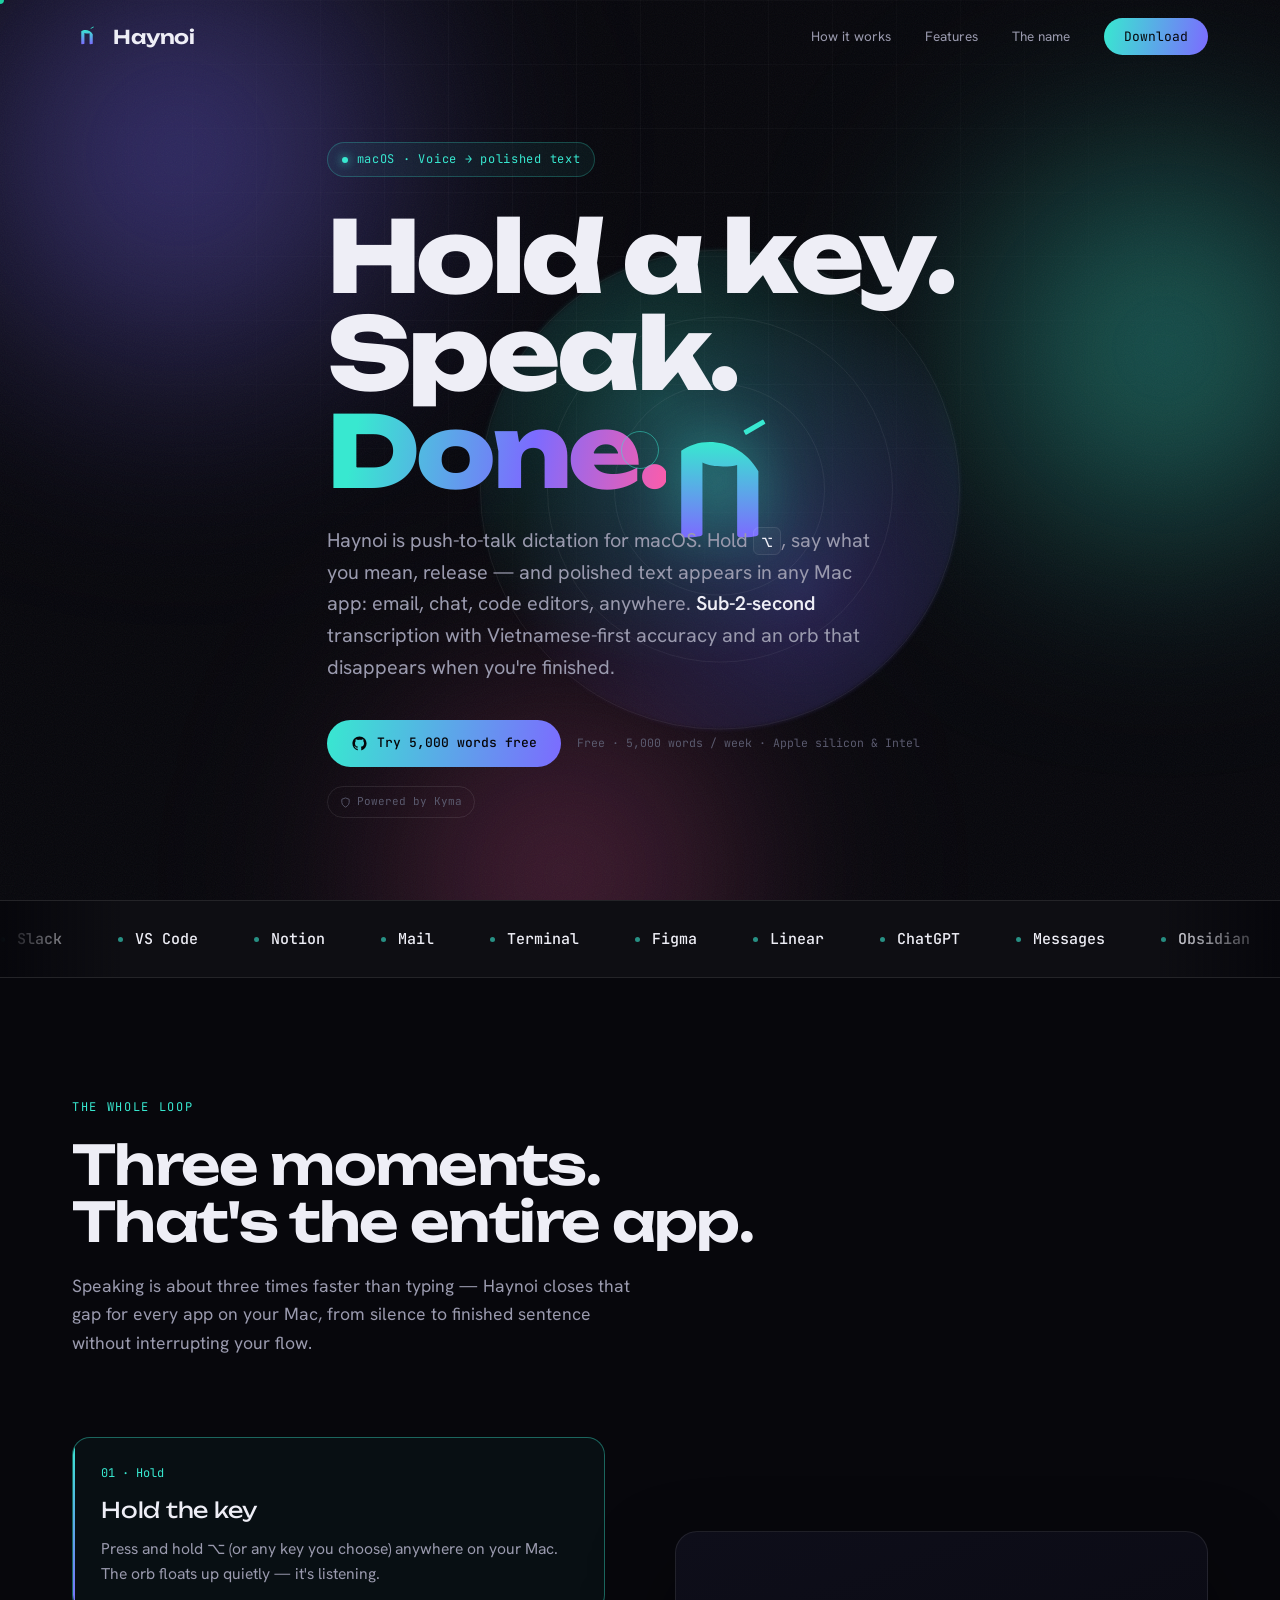
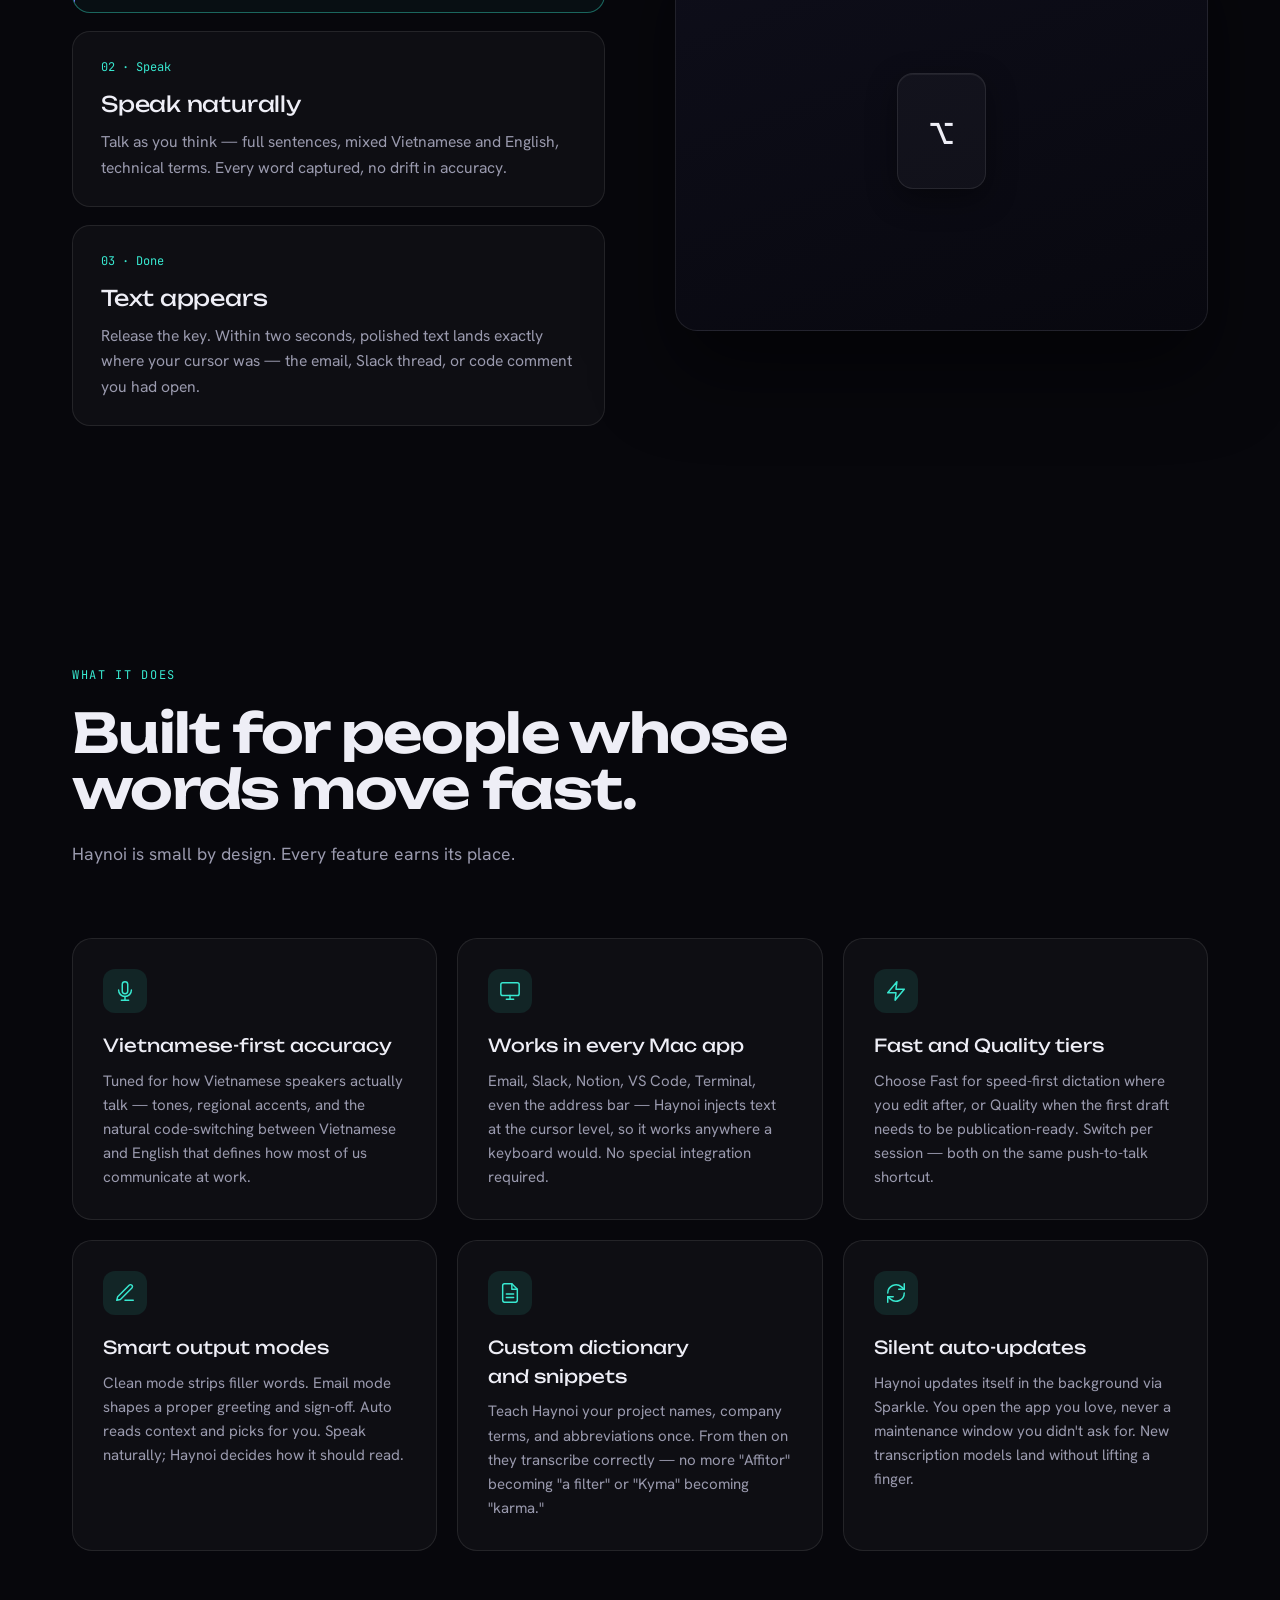
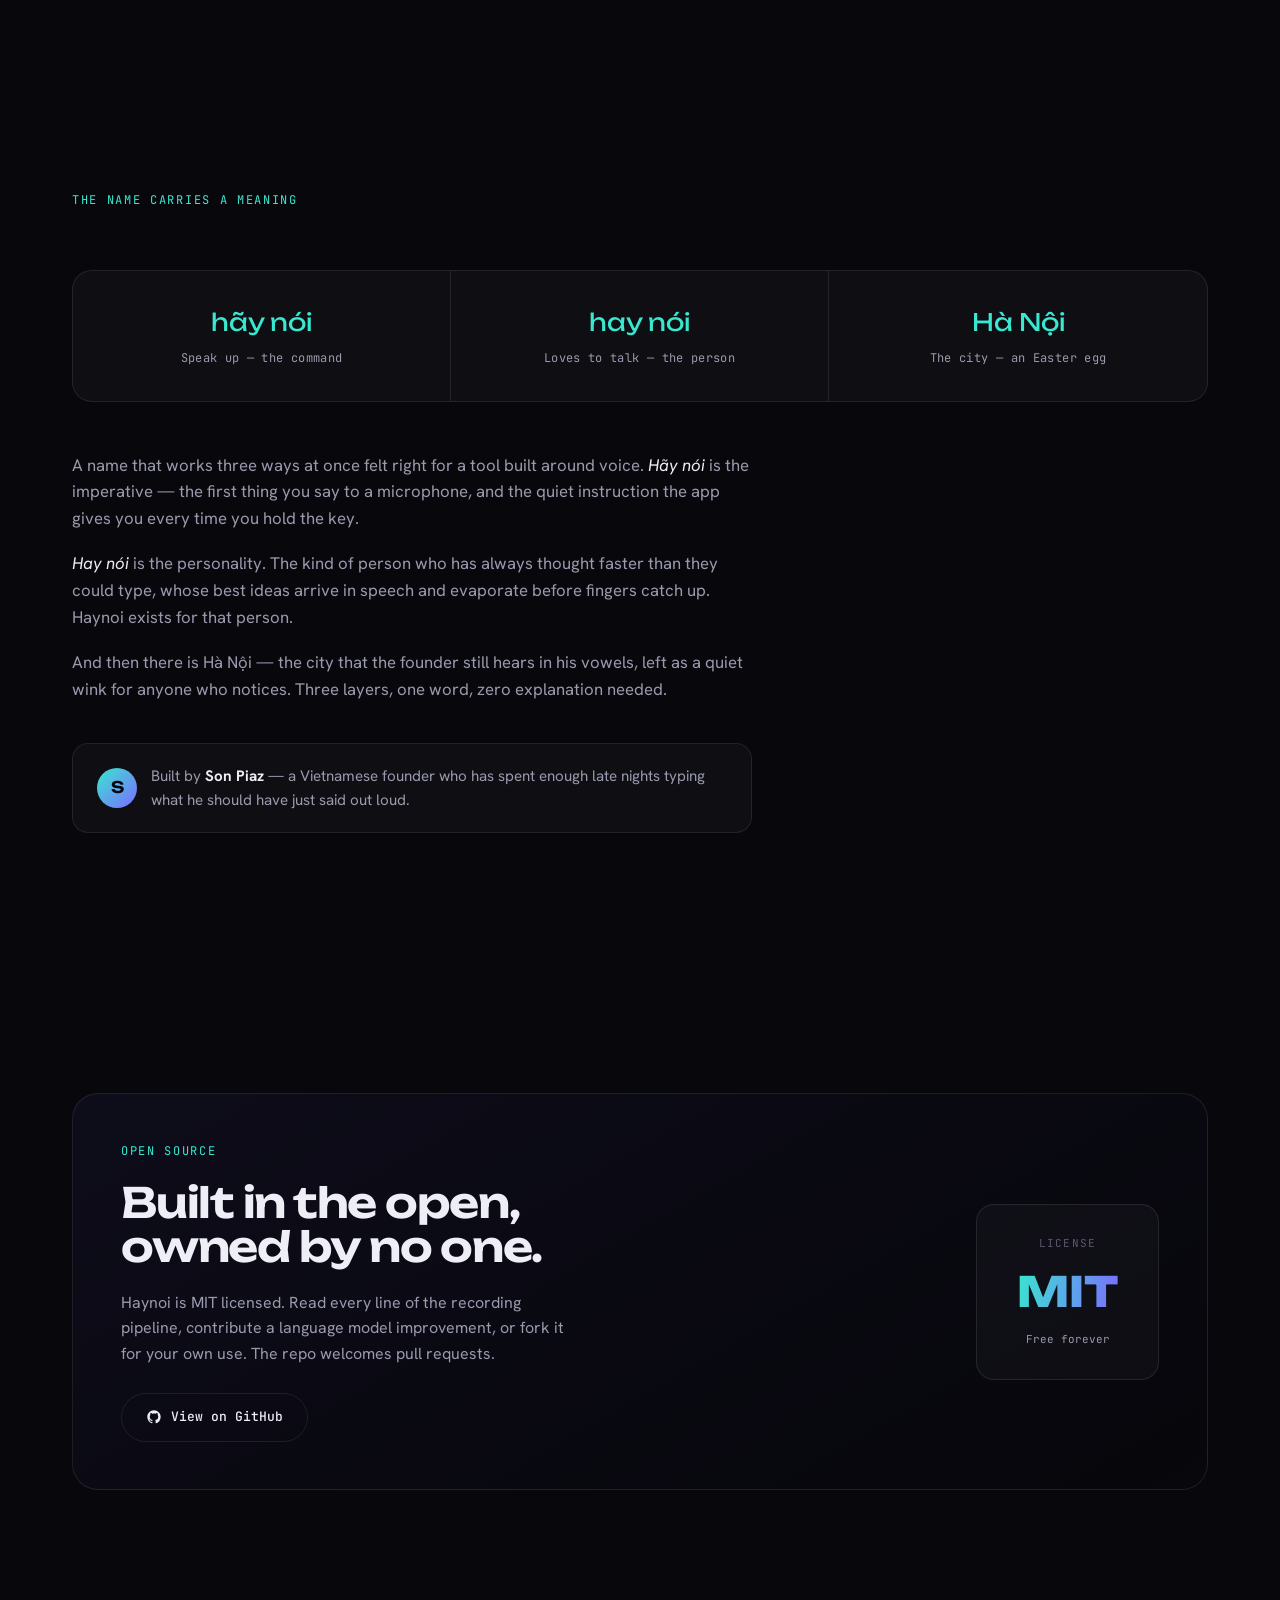
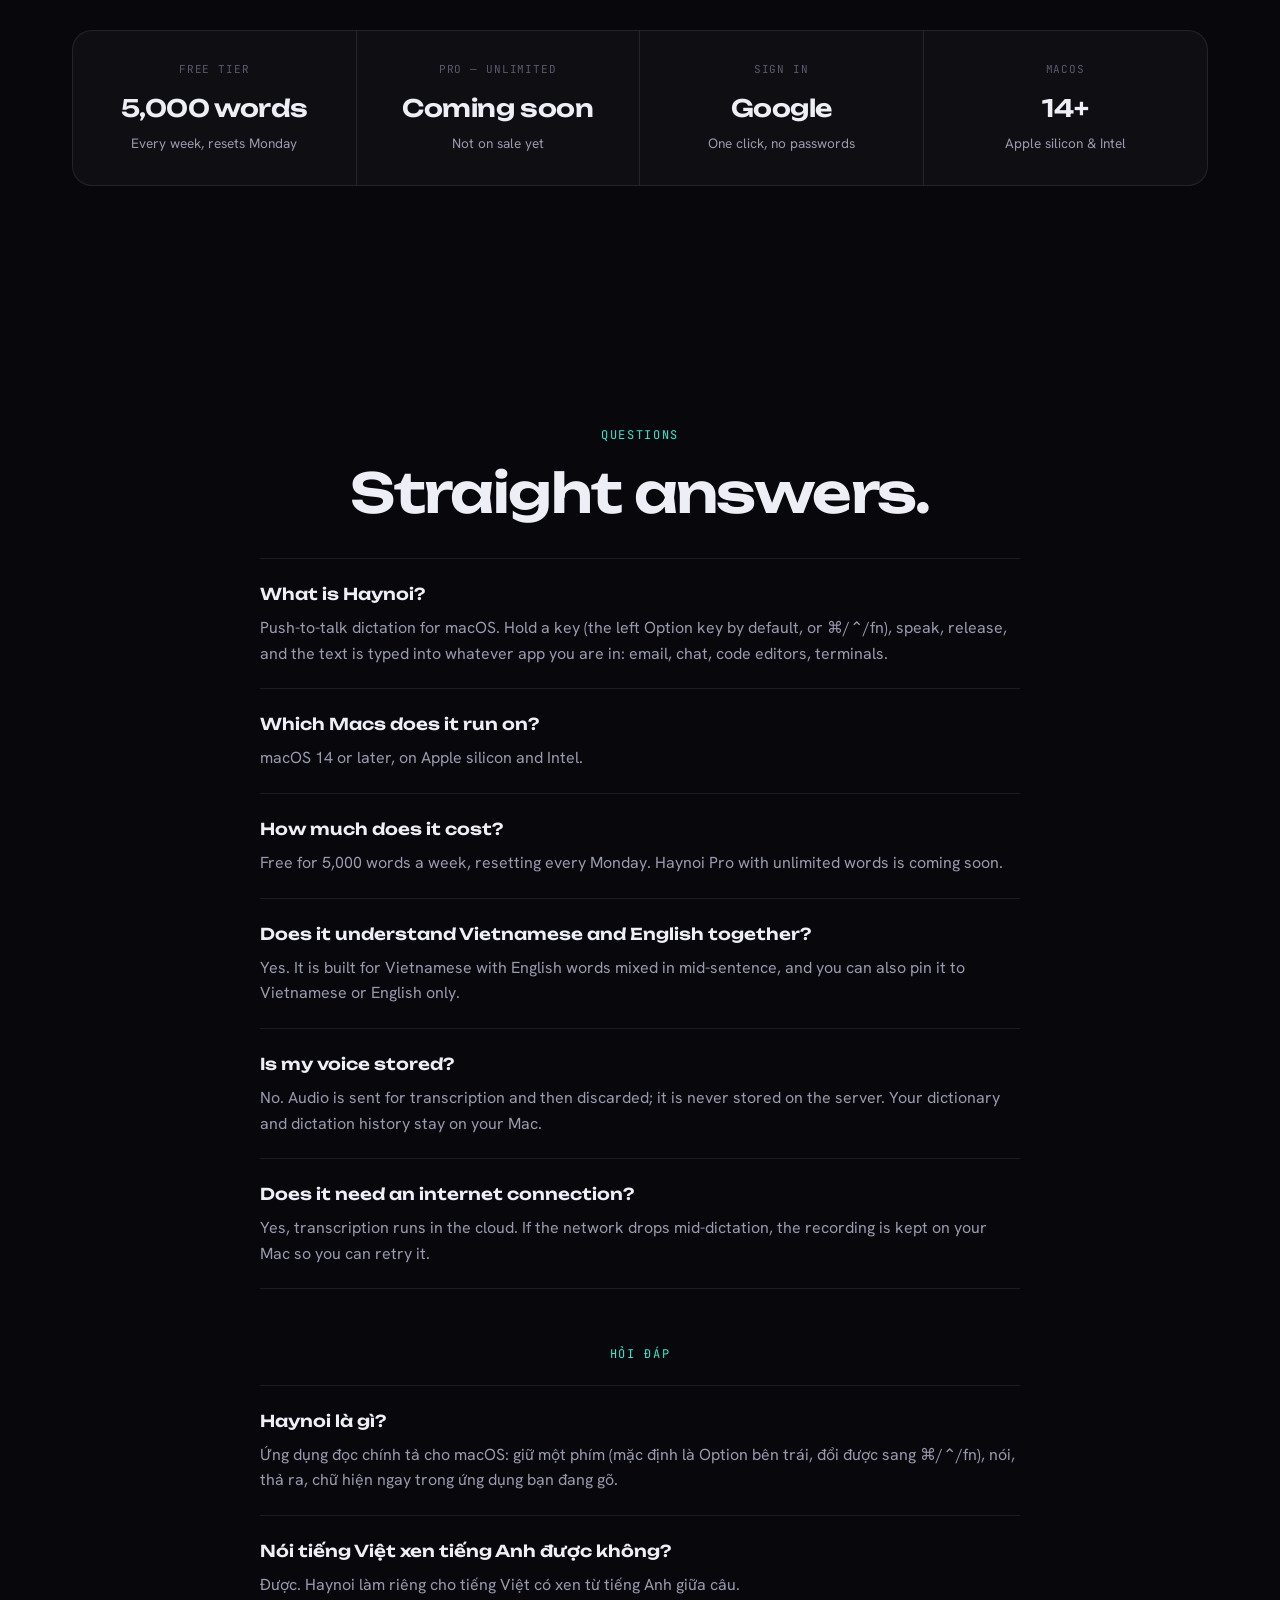
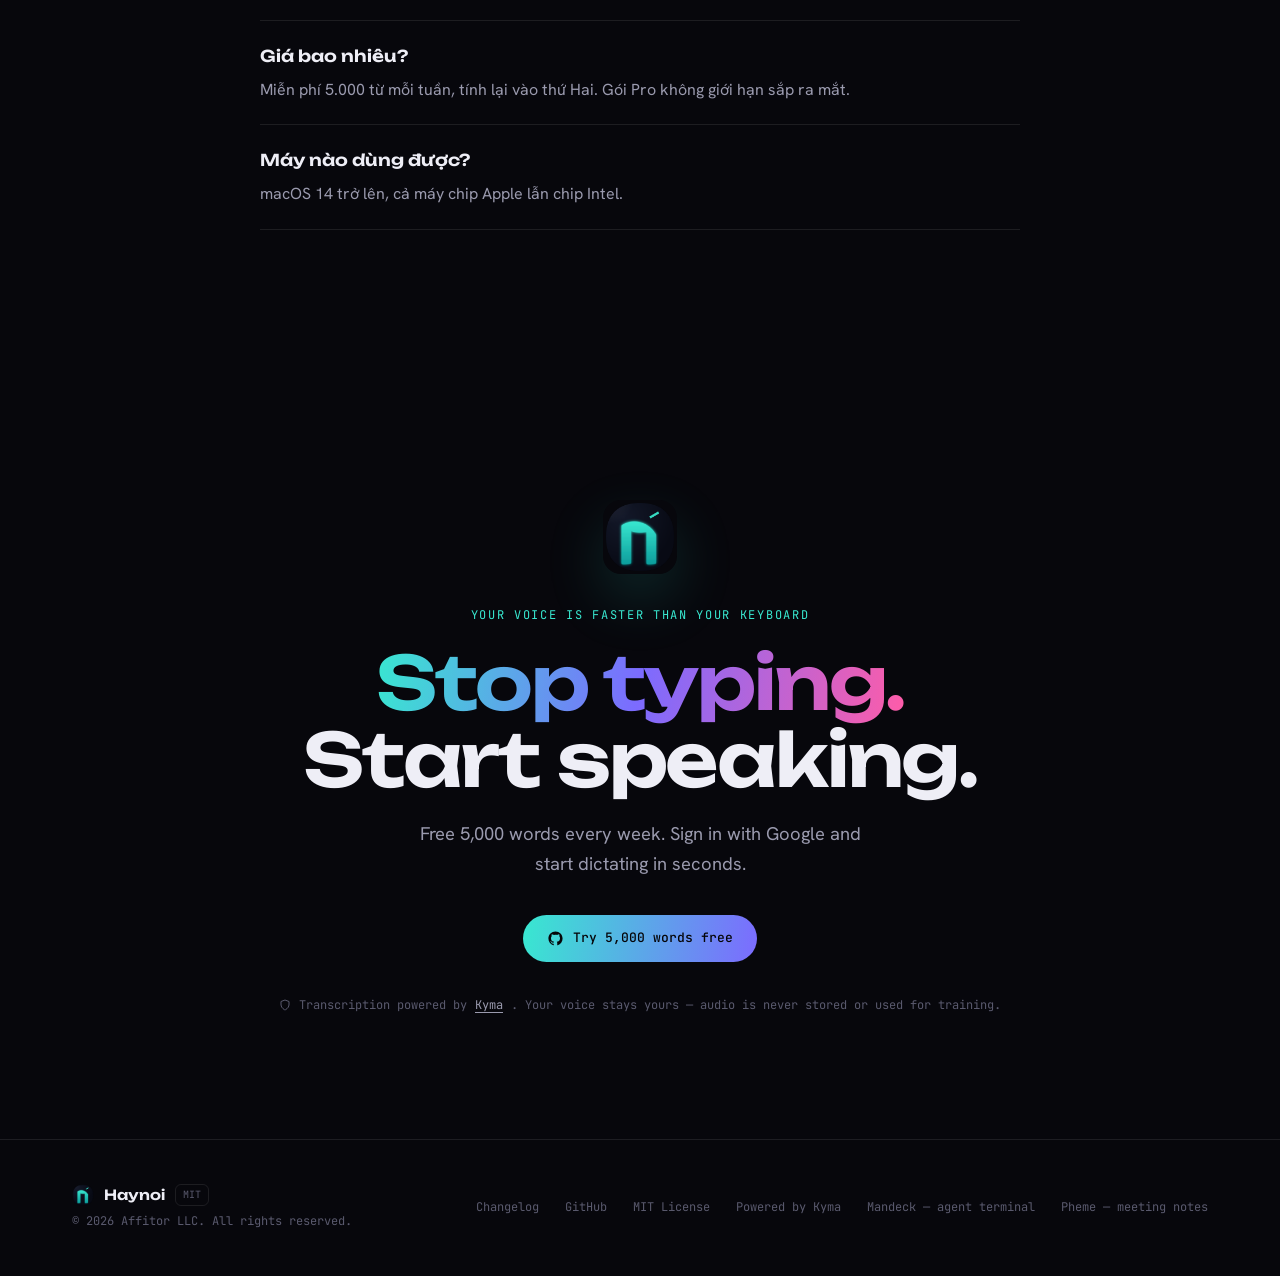
==== commit 939715b5: "feat(site): CTA "Try 5,000 words free" with cta_haynoi_* click events Hero and closing buttons said " ====
--- a/site/index.html
+++ b/site/index.html
@@ -290,9 +290,9 @@
     <h1 class="hero reveal in d1">Hold a key.<br>Speak.<br><span class="g">Done.</span></h1>
     <p class="hero-sub reveal in d2">Haynoi is push-to-talk dictation for macOS. Hold <kbd class="keycap">⌥</kbd>, say what you mean, release — and polished text appears in any Mac app: email, chat, code editors, anywhere. <b>Sub-2-second</b> transcription with Vietnamese-first accuracy and an orb that disappears when you're finished.</p>
     <div class="cta-row reveal in d3">
-      <a href="/thanks/" class="btn btn-primary mag" data-cur>
+      <a href="/thanks/" class="btn btn-primary mag" data-cur data-cta="cta_haynoi_hero">
         <svg width="17" height="17" viewBox="0 0 24 24" fill="#050508"><path d="M12 2C6.477 2 2 6.477 2 12c0 4.42 2.865 8.166 6.839 9.489.5.092.682-.217.682-.482 0-.237-.008-.866-.013-1.7-2.782.603-3.369-1.342-3.369-1.342-.454-1.155-1.11-1.463-1.11-1.463-.908-.62.069-.608.069-.608 1.003.07 1.531 1.03 1.531 1.03.892 1.529 2.341 1.087 2.91.832.092-.647.35-1.088.636-1.338-2.22-.253-4.555-1.11-4.555-4.943 0-1.091.39-1.984 1.029-2.683-.103-.253-.446-1.27.098-2.647 0 0 .84-.269 2.75 1.025A9.578 9.578 0 0 1 12 6.836c.85.004 1.705.114 2.504.337 1.909-1.294 2.747-1.025 2.747-1.025.546 1.377.202 2.394.1 2.647.64.699 1.028 1.592 1.028 2.683 0 3.842-2.339 4.687-4.566 4.935.359.309.678.919.678 1.852 0 1.336-.012 2.415-.012 2.743 0 .267.18.578.688.48C19.138 20.163 22 16.418 22 12c0-5.523-4.477-10-10-10z"/></svg>
-        Download for macOS
+        Try 5,000 words free
       </a>
       <span class="fine">Free · 5,000 words / week · Apple silicon &amp; Intel</span>
     </div>
@@ -414,9 +414,9 @@
   <h2 class="reveal d2"><span class="g">Stop typing.</span><br>Start speaking.</h2>
   <p class="sub reveal d3">Free 5,000 words every week. Sign in with Google and start dictating in seconds.</p>
   <div class="cta-row reveal d3" style="justify-content:center">
-    <a href="/thanks/" class="btn btn-primary mag" data-cur>
+    <a href="/thanks/" class="btn btn-primary mag" data-cur data-cta="cta_haynoi_closing">
       <svg width="17" height="17" viewBox="0 0 24 24" fill="#050508"><path d="M12 2C6.477 2 2 6.477 2 12c0 4.42 2.865 8.166 6.839 9.489.5.092.682-.217.682-.482 0-.237-.008-.866-.013-1.7-2.782.603-3.369-1.342-3.369-1.342-.454-1.155-1.11-1.463-1.11-1.463-.908-.62.069-.608.069-.608 1.003.07 1.531 1.03 1.531 1.03.892 1.529 2.341 1.087 2.91.832.092-.647.35-1.088.636-1.338-2.22-.253-4.555-1.11-4.555-4.943 0-1.091.39-1.984 1.029-2.683-.103-.253-.446-1.27.098-2.647 0 0 .84-.269 2.75 1.025A9.578 9.578 0 0 1 12 6.836c.85.004 1.705.114 2.504.337 1.909-1.294 2.747-1.025 2.747-1.025.546 1.377.202 2.394.1 2.647.64.699 1.028 1.592 1.028 2.683 0 3.842-2.339 4.687-4.566 4.935.359.309.678.919.678 1.852 0 1.336-.012 2.415-.012 2.743 0 .267.18.578.688.48C19.138 20.163 22 16.418 22 12c0-5.523-4.477-10-10-10z"/></svg>
-      Download for macOS
+      Try 5,000 words free
     </a>
   </div>
   <p class="kyma-note reveal d3">
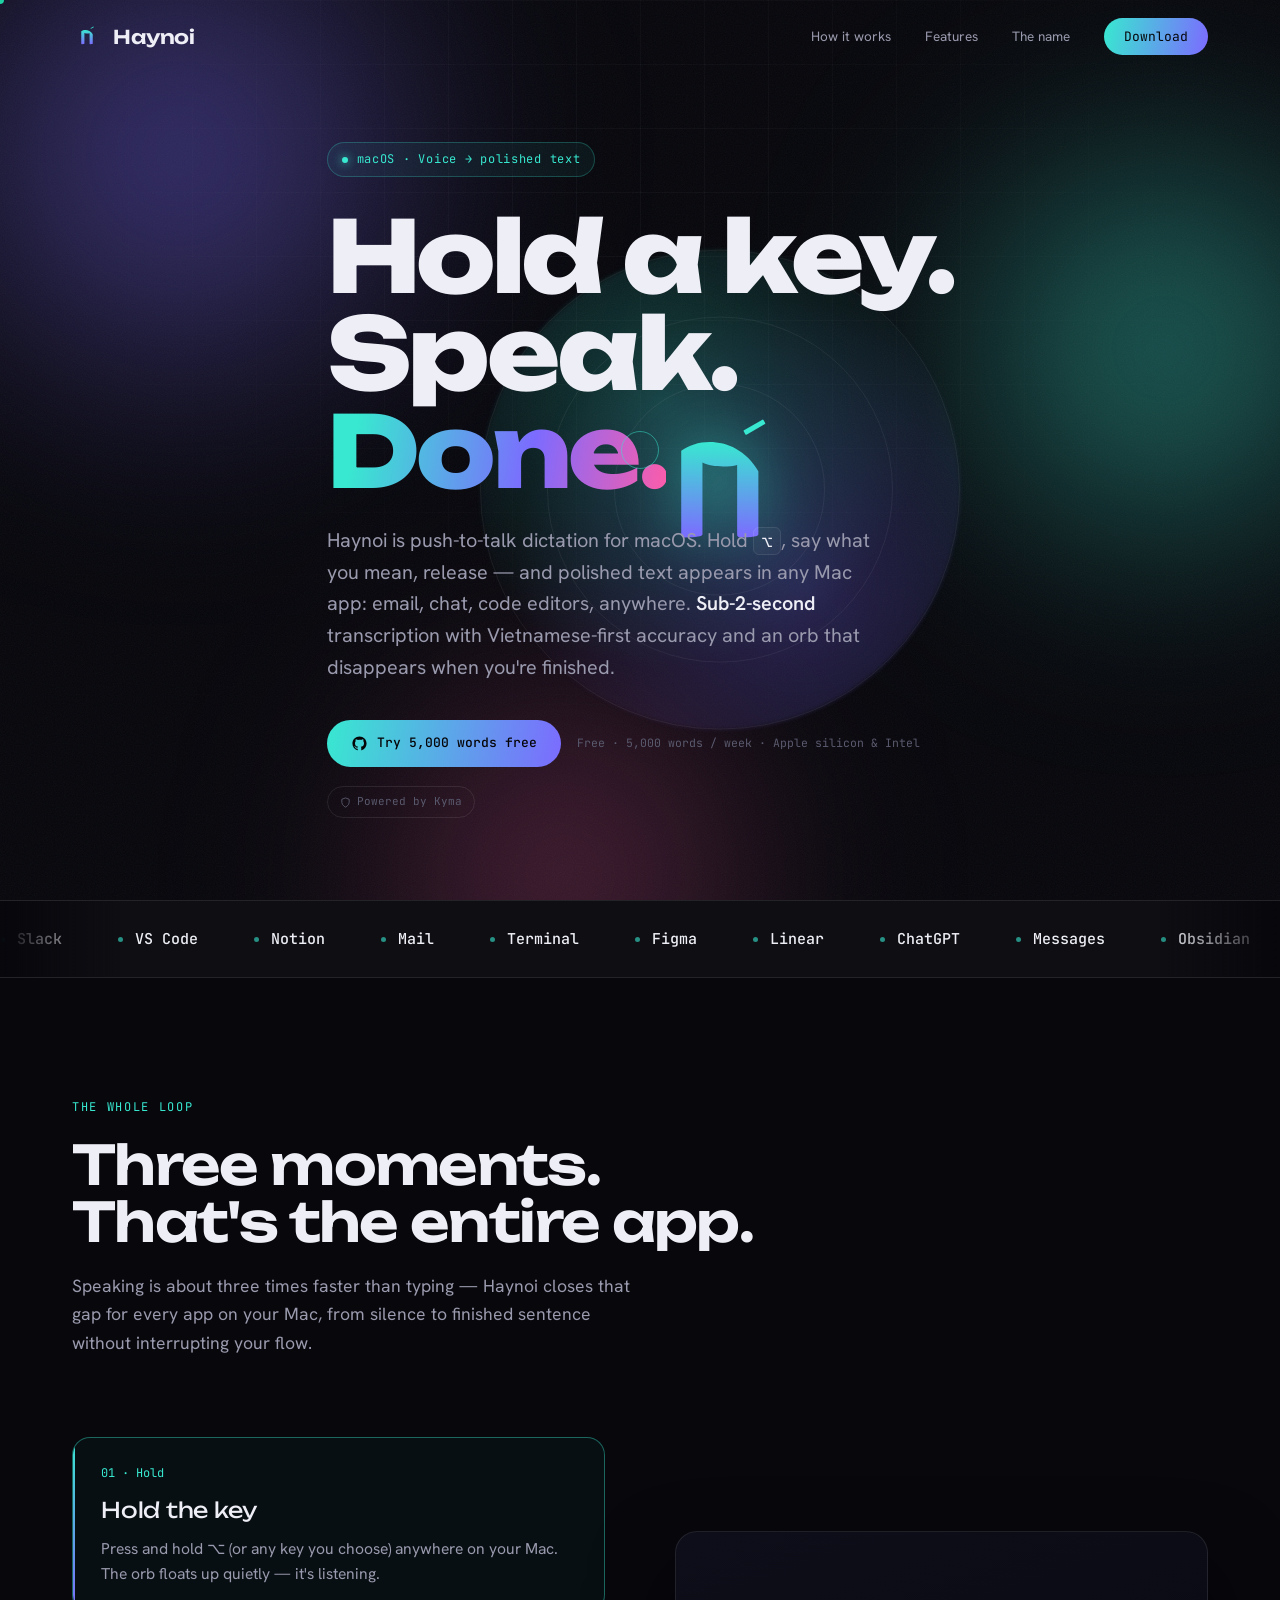
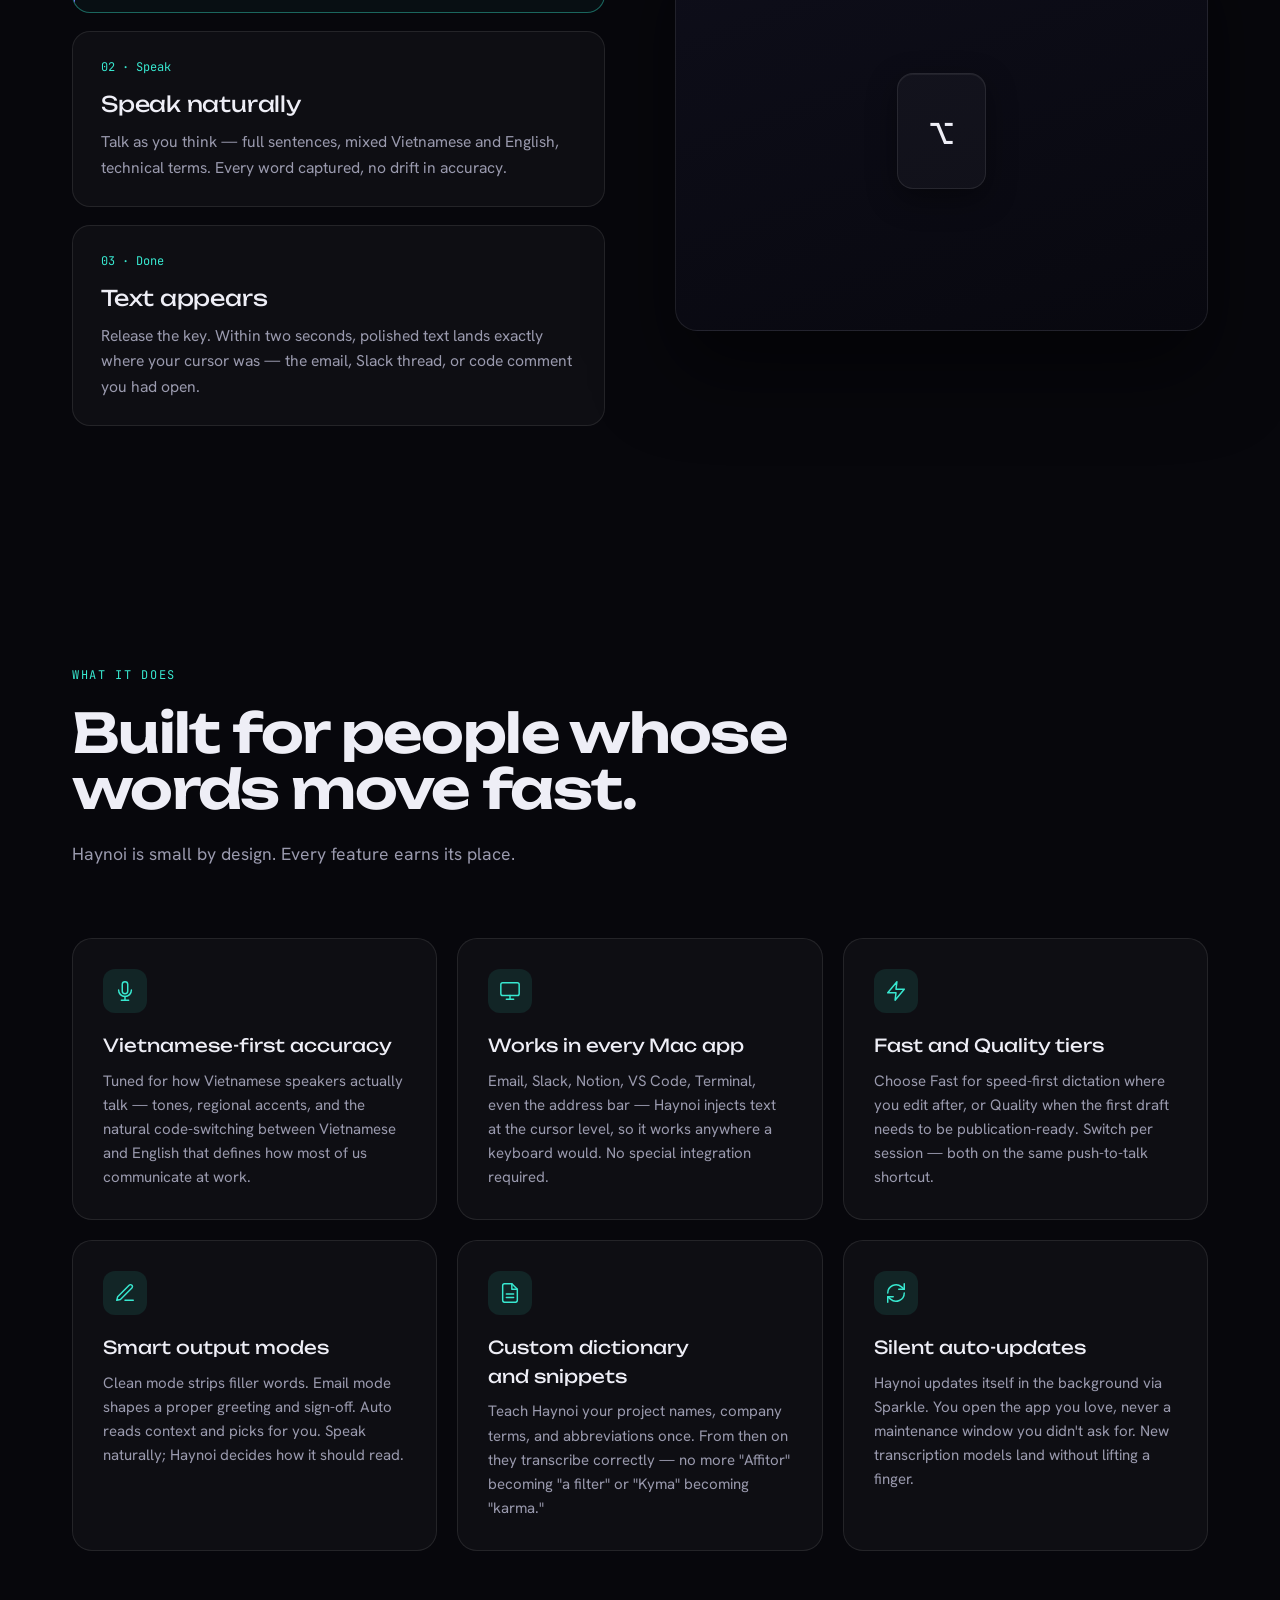
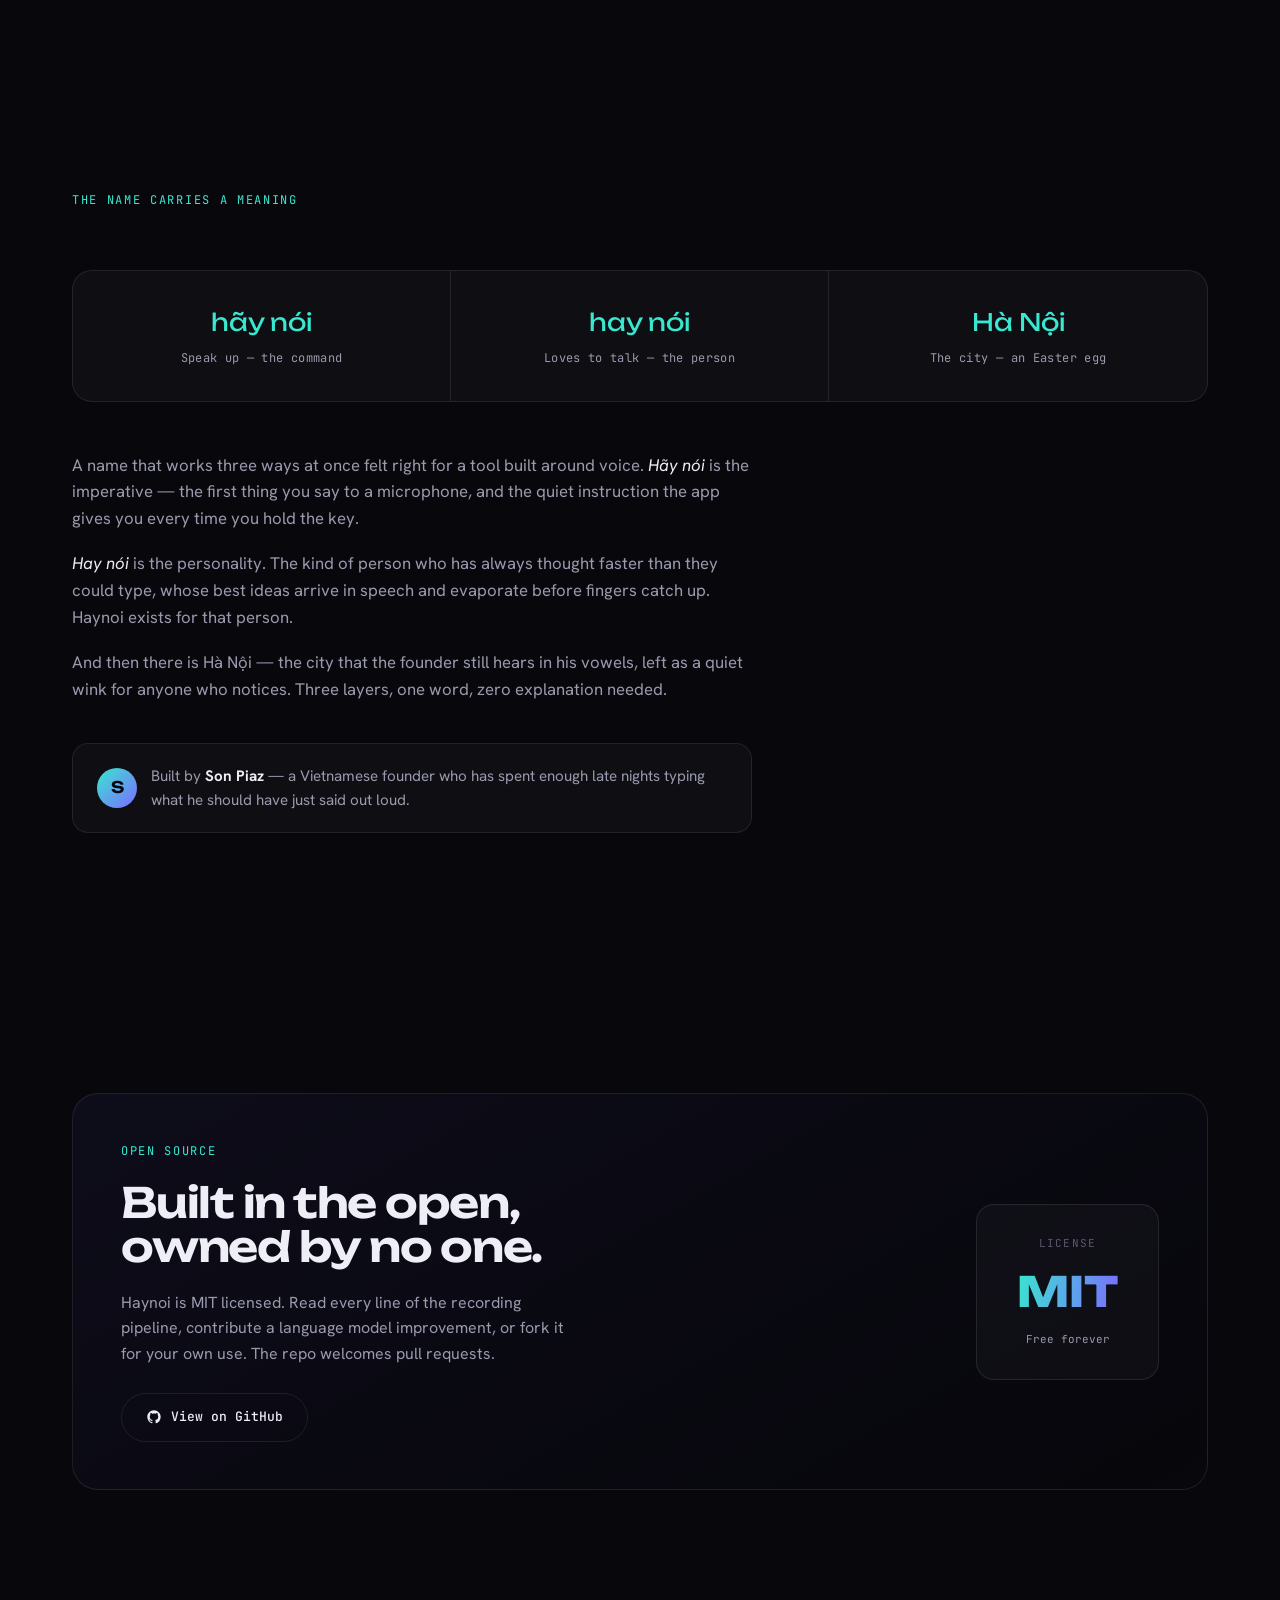
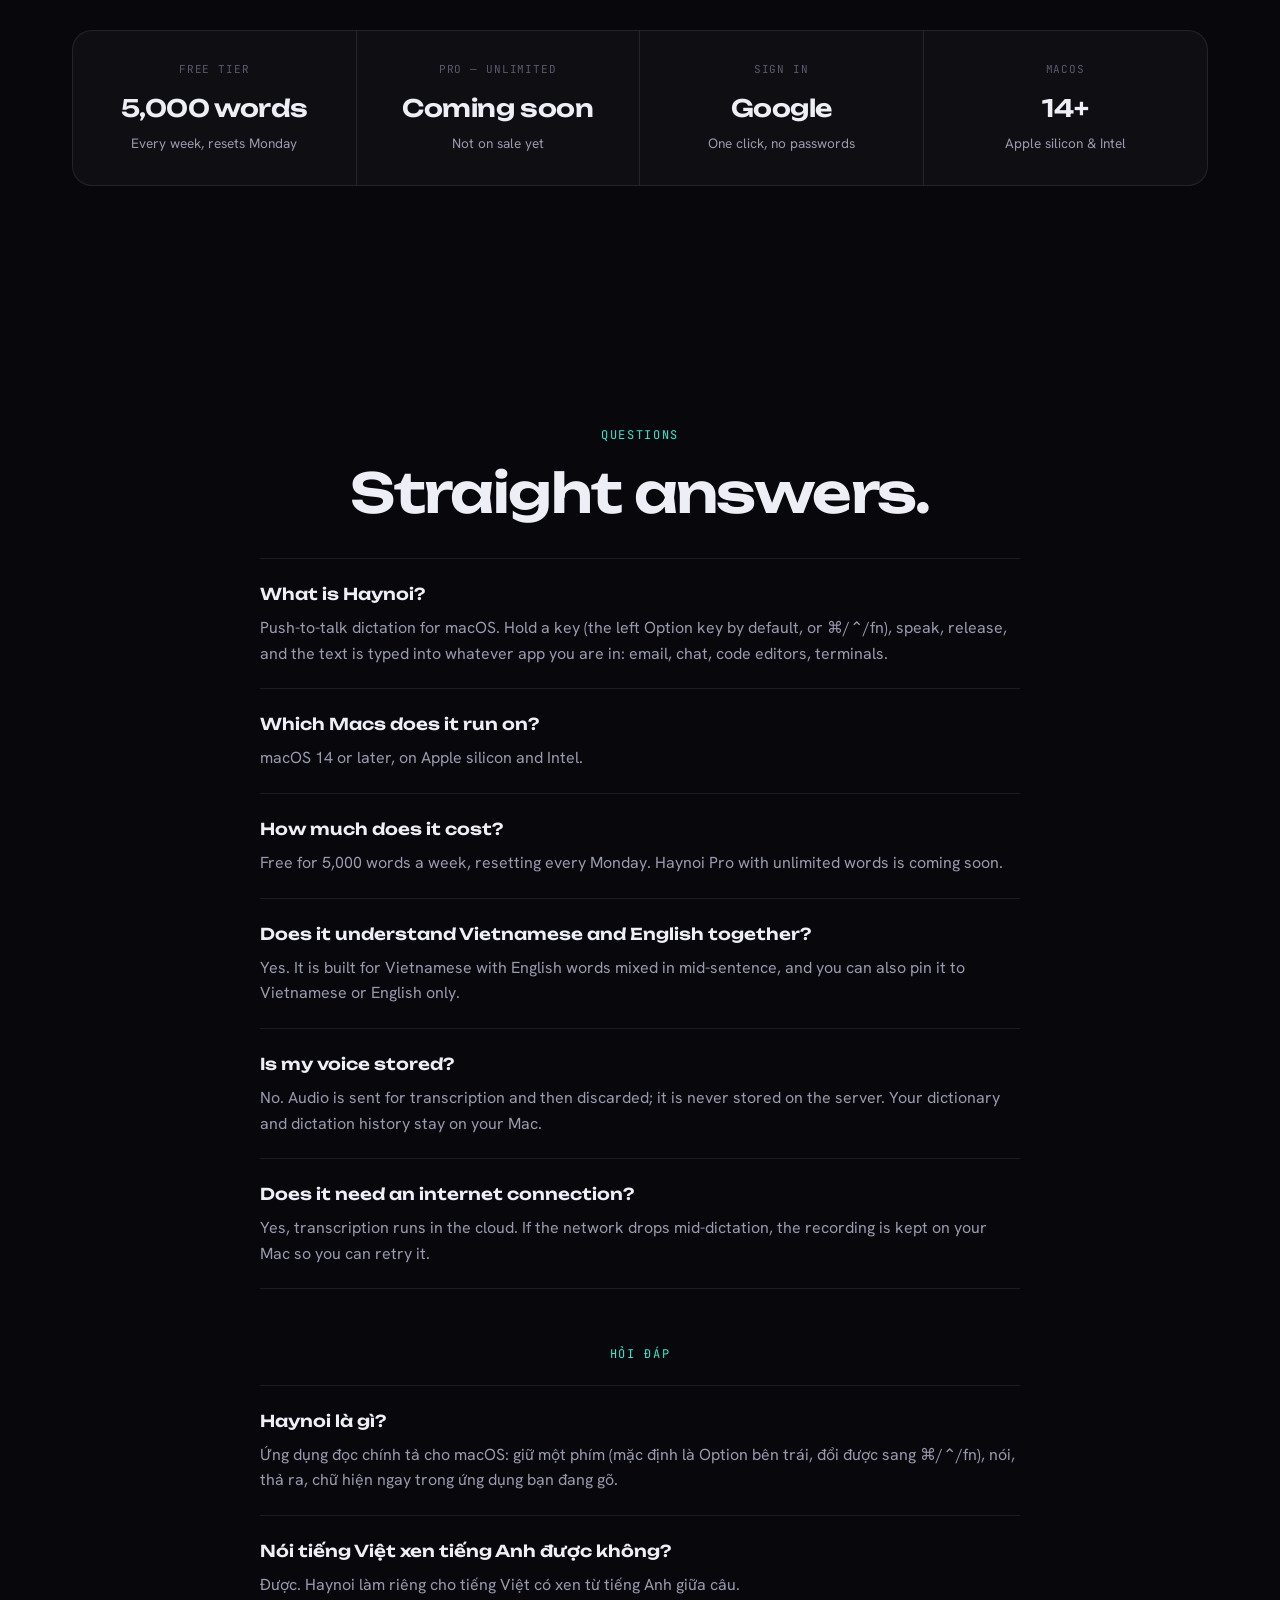
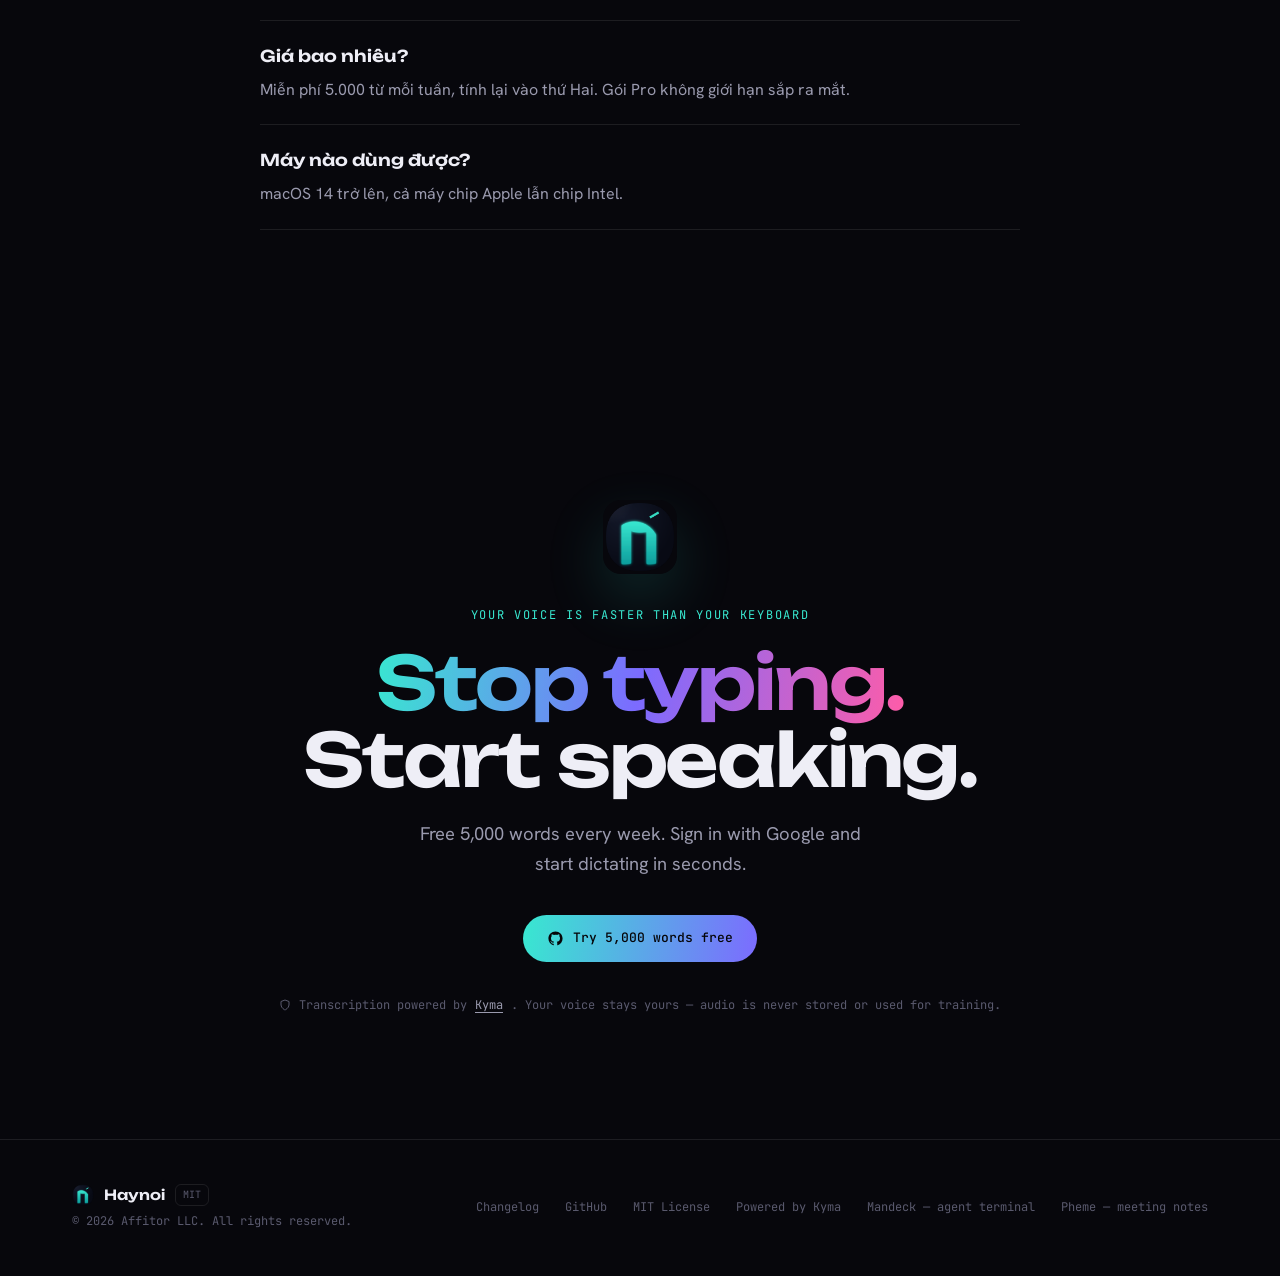
==== commit 8ae396af: "Merge fix/site-pro-coming-soon: Pro coming soon + CTA #5 (r-grok-site ĐẠT fe6d5ea r1, 939715b r2; li" ====
--- a/site/index.html
+++ b/site/index.html
@@ -68,7 +68,7 @@
   <!-- PostHog analytics -->
   <script src="/analytics.js"></script>
   <!-- Affitor partner tracking -->
-  <script src="https://api.affitor.com/js/affitor-tracker.js" data-affitor-program-id="1081" data-affitor-cookie-domain=".haynoi.com" async></script>
+  <script type="text/plain" data-affitor-src="https://api.affitor.com/js/affitor-tracker.js" data-affitor-program-id="1081" data-affitor-cookie-domain=".haynoi.com"></script>
 
   <style>
   :root{
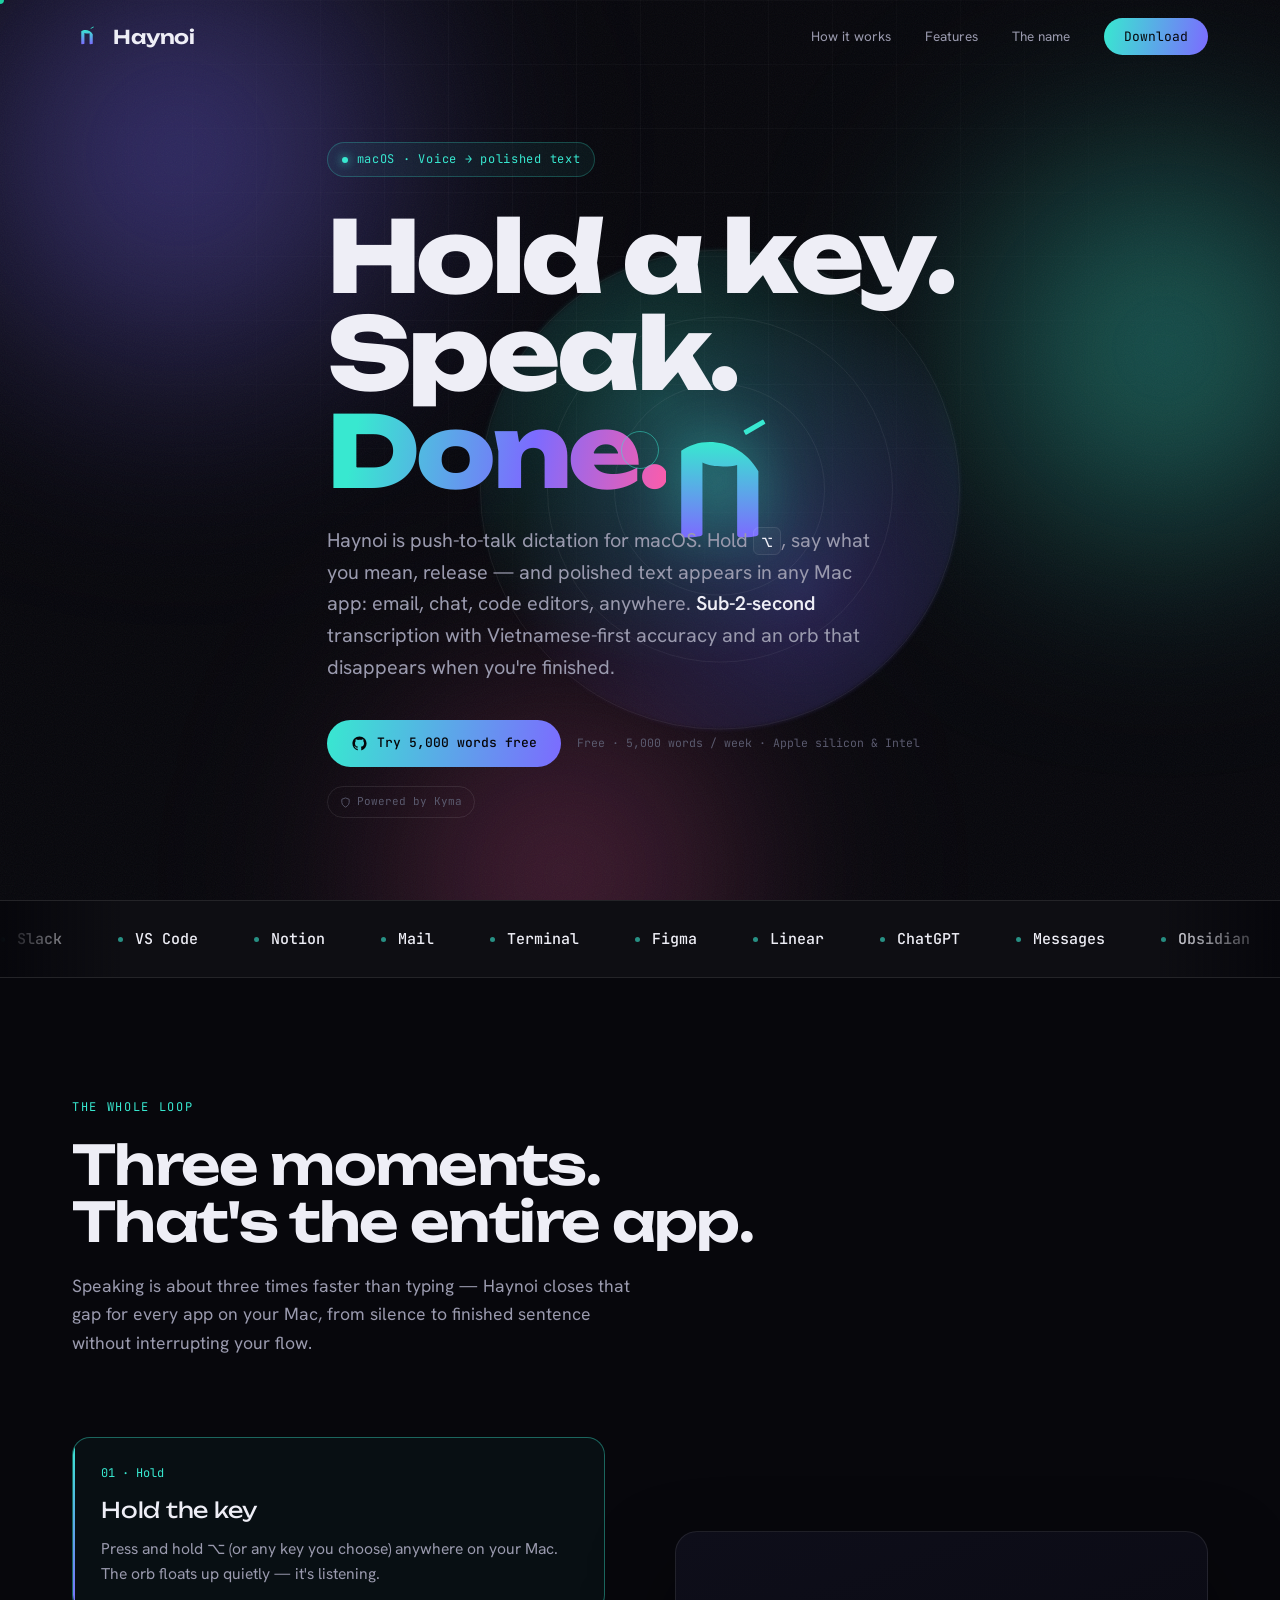
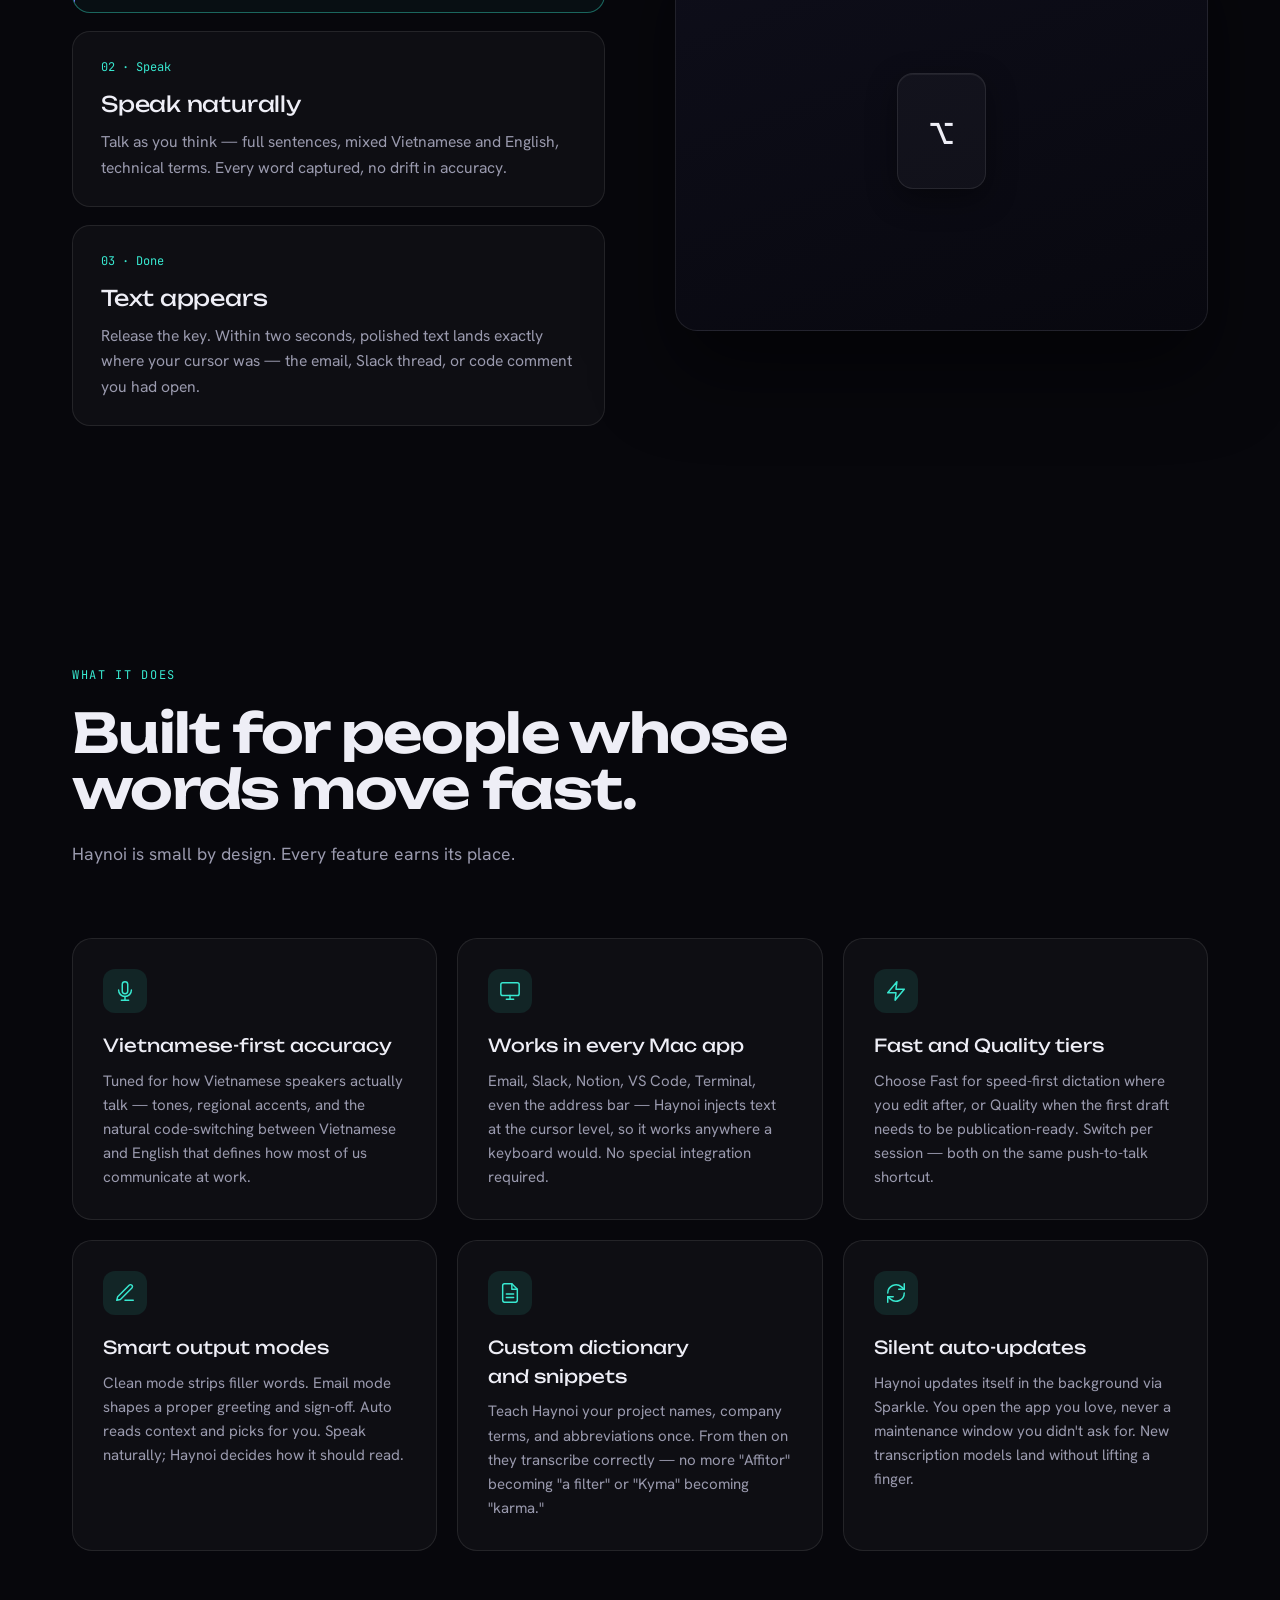
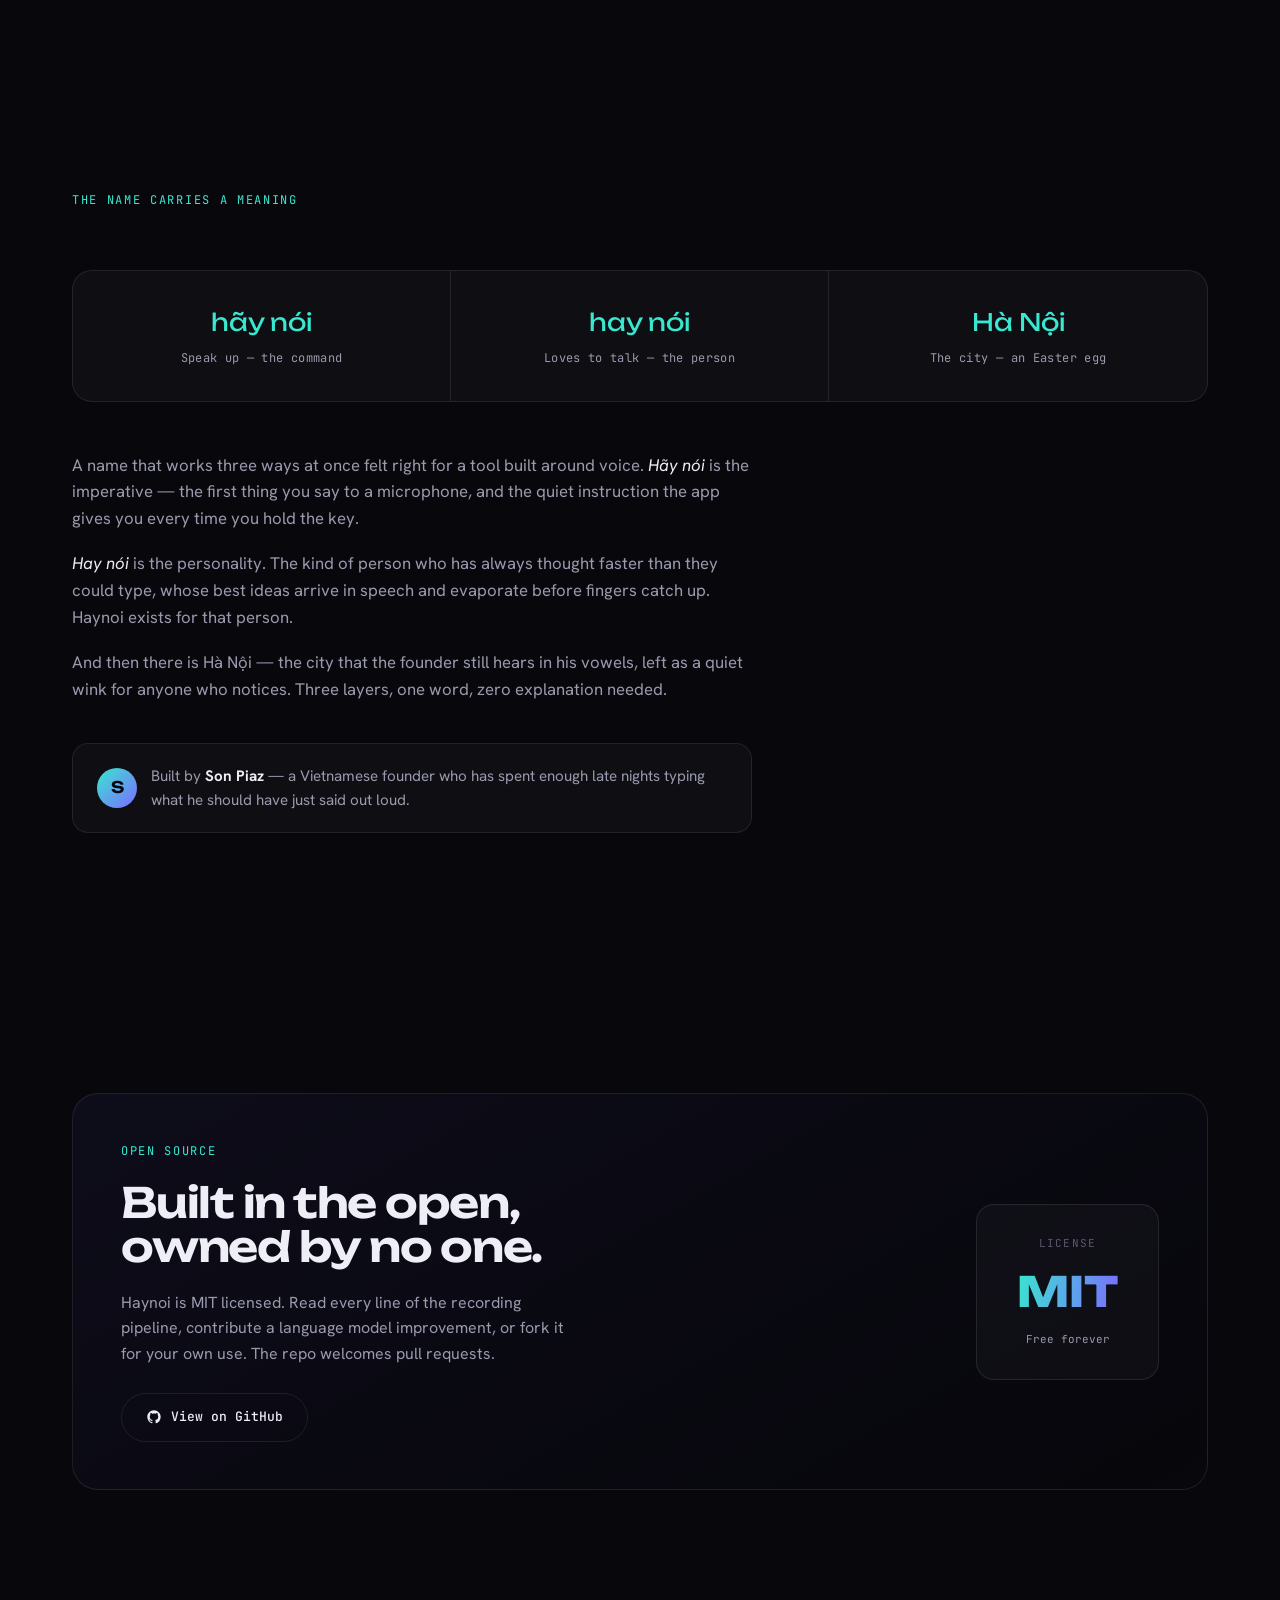
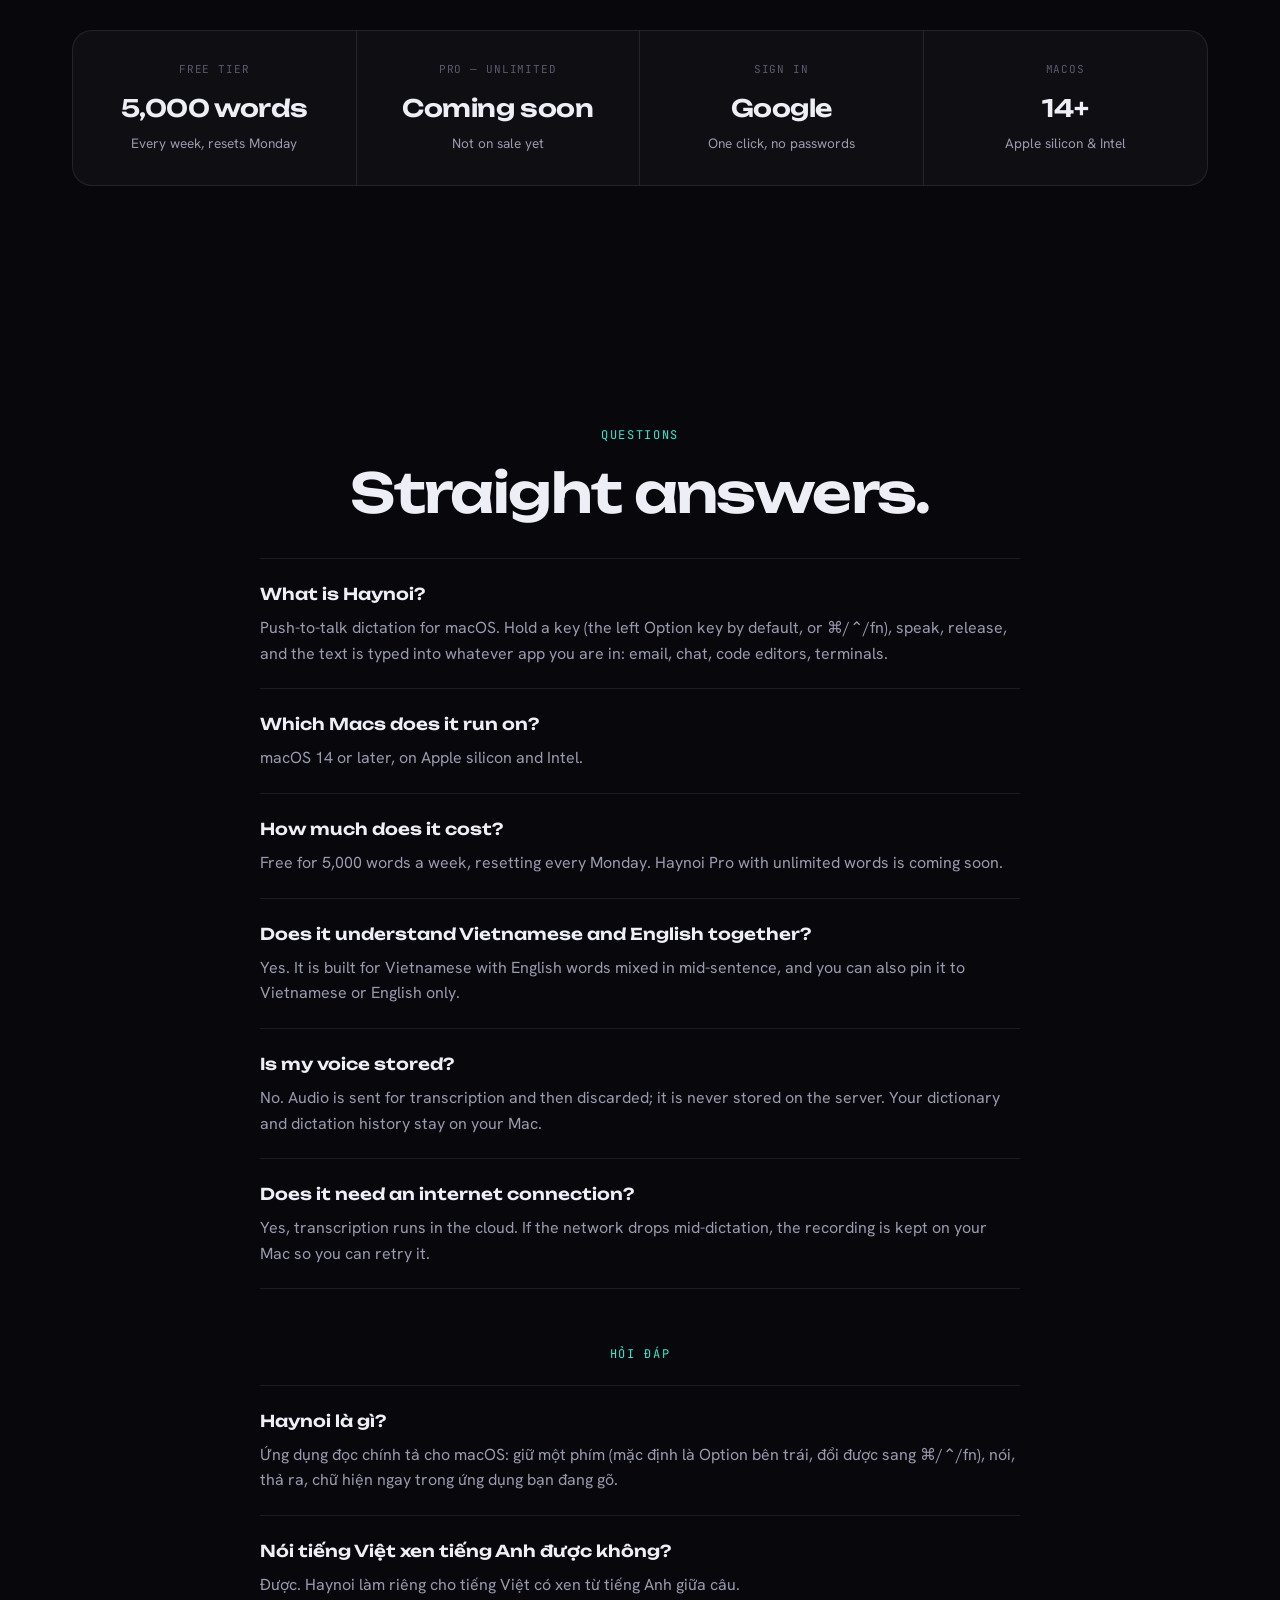
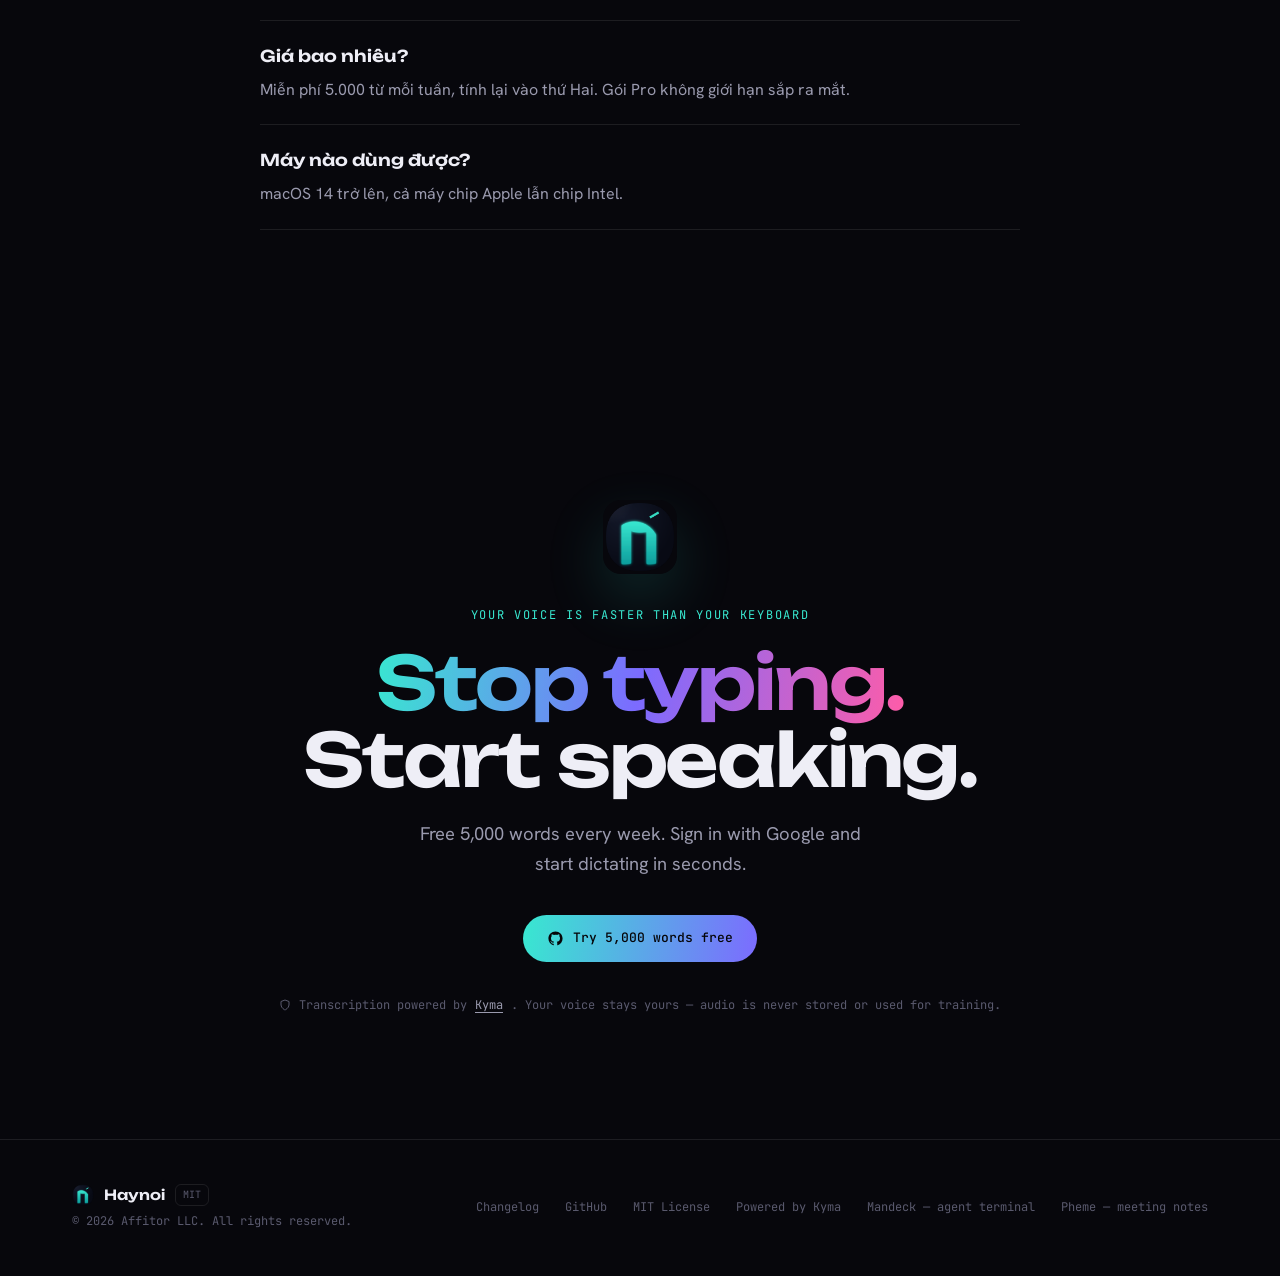
==== commit 89c34a17: "feat: Haynoi icon on a solid Obsidian tile, brand kit, idle menu bar mark One script (brand/make-ico" ====
--- a/site/index.html
+++ b/site/index.html
@@ -59,8 +59,9 @@
   }
   </script>
 
-  <link rel="icon" href="icon.png" type="image/png" />
-  <link rel="apple-touch-icon" href="icon.png" />
+  <link rel="icon" href="favicon.ico" sizes="any" />
+  <link rel="icon" href="favicon.svg" type="image/svg+xml" />
+  <link rel="apple-touch-icon" href="apple-touch-icon.png" />
   <link rel="preconnect" href="https://fonts.googleapis.com">
   <link rel="preconnect" href="https://fonts.gstatic.com" crossorigin>
   <link href="https://fonts.googleapis.com/css2?family=Unbounded:wght@400;600;800&family=Hanken+Grotesk:wght@400;500;600&family=JetBrains+Mono:wght@400;500&display=swap" rel="stylesheet">
